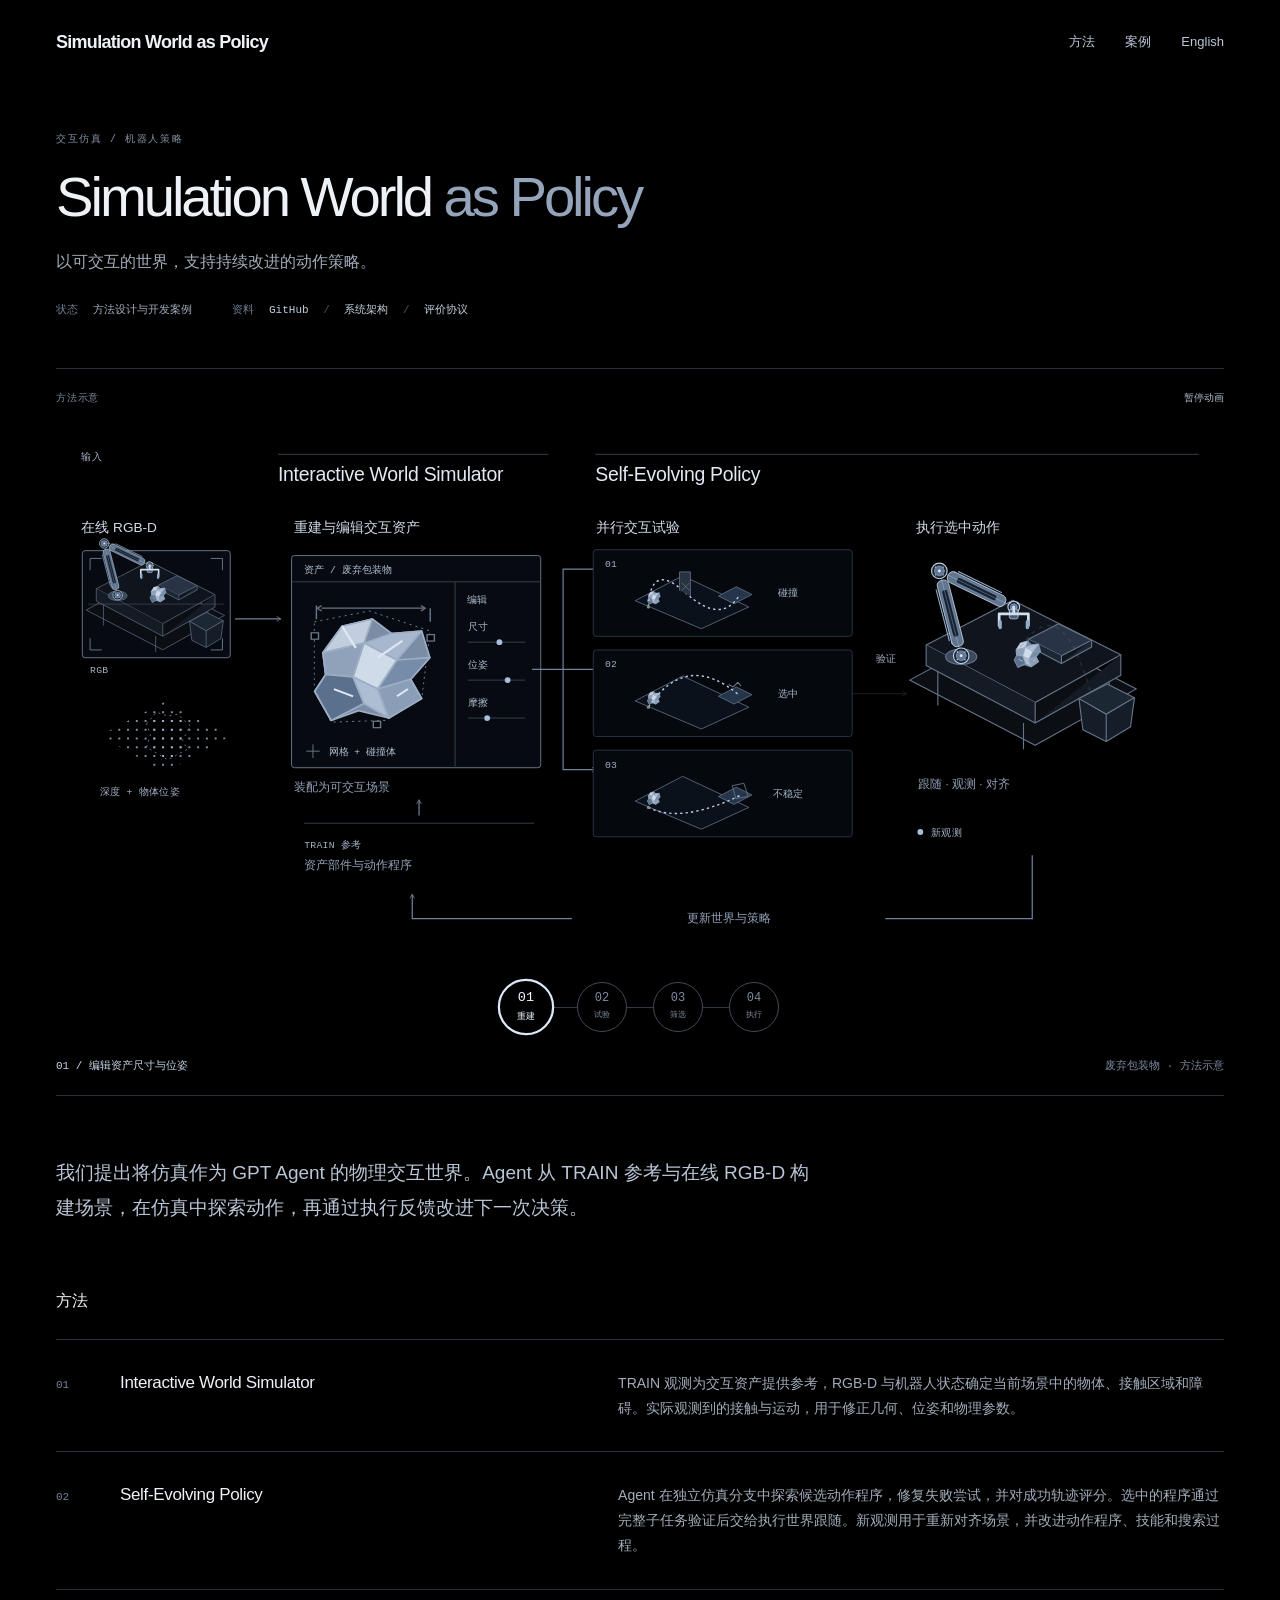
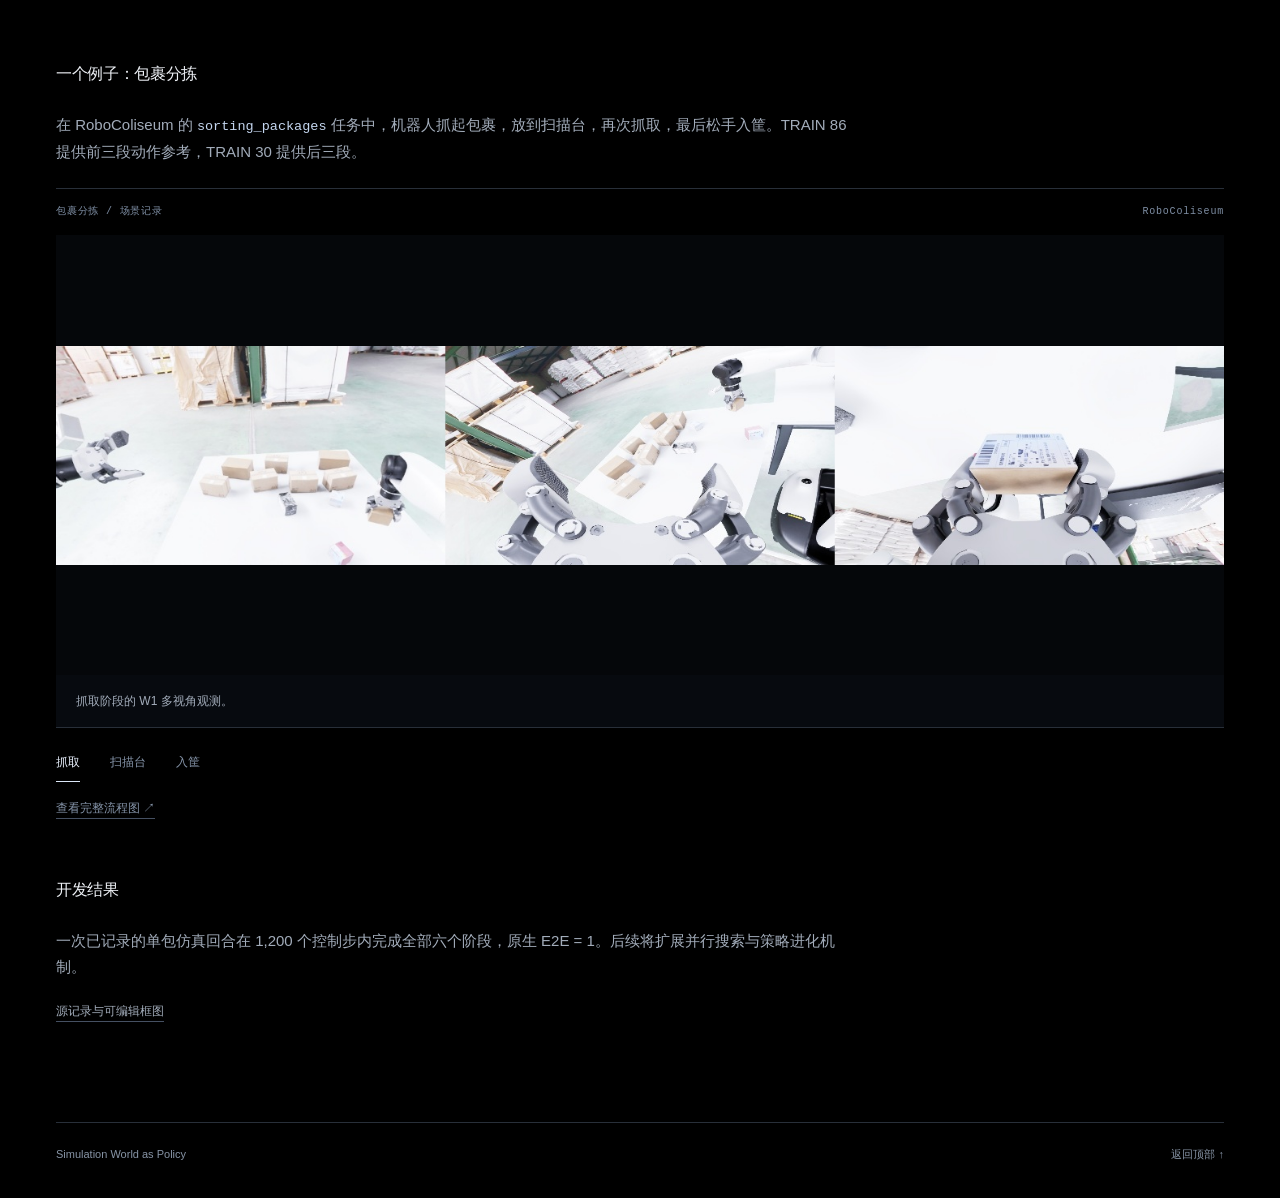
==== web/zh/index.html @ e840b34b "Publish project website and method documentation" ====
<!doctype html>
<html lang="zh-CN">
<head>
<meta charset="utf-8"><meta name="viewport" content="width=device-width,initial-scale=1">
<meta name="theme-color" content="#000000">
<meta name="description" content="以交互式仿真世界与自进化动作策略实现闭环机器人操作。">
<title>Simulation World as Policy</title><link rel="stylesheet" href="../style.css?v=9">
</head>
<body>
<header class="site-header"><a class="wordmark" href="#top">Simulation World as Policy</a><nav aria-label="主导航"><a href="#method">方法</a><a href="#case">案例</a><a href="../index.html" lang="en">English</a></nav></header>
<main id="top">
<div class="article-title prose"><p class="eyebrow">交互仿真 / 机器人策略</p>
<h1>Simulation World <span>as Policy</span></h1>
<p class="subtitle">以可交互的世界，支持持续改进的动作策略。</p>
<dl class="metadata"><div><dt>状态</dt><dd>方法设计与开发案例</dd></div><div><dt>资料</dt><dd><a href="https://github.com/llesky3741/simulation-world-as-policy-public" target="_blank" rel="noopener">GitHub</a><span> / </span><a href="../../docs/architecture.md">系统架构</a><span> / </span><a href="../../docs/evaluation.md">评价协议</a></dd></div></dl>
</div>
<figure class="wide live-figure" data-loop>
<div class="figure-bar"><span>方法示意</span><button type="button" data-play aria-pressed="false">暂停动画</button></div>
<div class="diagram-scroll" tabindex="0" role="region" aria-label="交互系统图，可横向滚动"><svg class="system-diagram" viewBox="0 0 1200 560" xmlns="http://www.w3.org/2000/svg" role="img" aria-labelledby="system-title system-desc">
<title id="system-title">Simulation World as Policy — 交互与搜索</title>
<desc id="system-desc">RGB-D 观测重建包裹分拣场景。三个仿真分支尝试不同轨迹，淘汰失败候选，执行选中轨迹，并通过观测更新世界。</desc>
<defs>
<marker id="tip" viewBox="0 0 10 10" refX="8" refY="5" markerWidth="5" markerHeight="5" orient="auto"><path d="m1 1 7 4-7 4" fill="none" stroke="#66758a" stroke-width="1.4"/></marker>
<g id="parcel" stroke="#9caec4" stroke-width=".65" stroke-linejoin="round">
<path d="M2 6 9-5 20-8 27-2 38-3 41 8 34 17 38 25 26 33 15 30 5 34-1 22 3 15Z" fill="#7a8da5"/>
<path d="M2 6 17 2 20-8 9-5Z" fill="#c2cede"/>
<path d="m17 2 10-4 11-1-9 12Z" fill="#a7b7cd"/>
<path d="M2 6 17 2 13 16 3 15Z" fill="#8fa2ba"/>
<path d="m17 2 12 7-7 12-9-5Z" fill="#d0dbea"/>
<path d="m29 9 12-1-7 9-12 4Z" fill="#768ca8"/>
<path d="m3 15 10 1 4 11-12 7-6-12Z" fill="#5b708d"/>
<path d="m13 16 9 5 4 12-9-6Z" fill="#acbdd4"/>
<path d="m22 21 12-4 4 8-12 8Z" fill="#8b9eb8"/>
<path d="M9-5 14 4M31 1l-9 7m-16 13 7 3m16 0 4-3" fill="none" stroke="#e0e8f3" stroke-width=".8"/>
</g>
<g id="workspace" stroke="#66758a" stroke-width="1.15" stroke-linejoin="round">
<path d="m0 100 105-57 128 66-104 58Z" fill="#0b0e13" stroke="#66758a"/>
<path d="m17 64 89-46 111 56-88 49Z" fill="#10151d"/>
<path d="M17 64v21l112 59v-21m88-49v21l-88 49" fill="#141b25"/>
<path d="M29 91v35m88 18v27m88-69v32" fill="none"/>
<path d="m122 58 31-16 34 17-31 16Z" fill="#283445"/><path d="m122 58v7l34 18v-8m31-16v7l-31 17" fill="#1b2735"/>
<path d="m174 119 29-15 28 14-29 17Z" fill="#1c2734"/><path d="m174 119 4 32 24 12 25-15 4-30-29 17Z" fill="#141d28"/><path d="m202 135 0 28" fill="none"/>
<ellipse cx="53" cy="76" rx="16" ry="8" fill="#3a495d"/>
<path d="M53 75 48 41 79 17 107 35" fill="none" stroke="#a9b9cd" stroke-width="9" stroke-linecap="round"/>
<circle cx="48" cy="41" r="6" fill="#10151d"/><circle cx="79" cy="17" r="6" fill="#10151d"/>
<path d="m102 32 10 6-2 11m2-11 9-3 7 7" fill="none" stroke="#c3d1e4" stroke-width="2"/>
</g>
<pattern id="dots" width="9" height="9" patternUnits="userSpaceOnUse"><circle cx="2" cy="2" r="1" fill="#a7bfdc"/></pattern>
</defs>
<g class="diagram-headings">
<text x="26" y="32" class="diagram-kicker">输入</text>
<path d="M228 26H506M554 26H1174" class="section-rule"/>
<text x="228" y="53" class="section-title">Interactive World Simulator</text>
<text x="554" y="53" class="section-title">Self-Evolving Policy</text>
</g>
<g class="observation">
<text x="26" y="106" class="small-title">在线 RGB-D</text>
<g transform="translate(27 125)">
<rect width="152" height="110" rx="3" fill="#070a10" stroke="#66758a"/>
<g transform="translate(4 0) scale(.61)"><use href="#workspace"/><use href="#parcel" transform="translate(108 65) scale(.65)"/></g>
<path d="M8 8h12M8 8v12m136-12h-12m12 0v12M8 102h12m-12 0V90m136 12h-12m12 0V90" fill="none" stroke="#66758a"/>
<path class="depth-scan" d="M6 55h140" stroke="#66758a" stroke-width="1.3"/>
<text x="8" y="126" class="micro">RGB</text>
</g>
<g transform="translate(45 280)">
<path d="m0 35 67-35 68 35-68 38Z" fill="url(#dots)"/>
<path d="m48 23 10-12 12 4 10-2 13 12-8 15 5 9-20 11-22-13 4-13Z" fill="url(#dots)" stroke="#66758a" stroke-dasharray="2 4"/>
<text x="0" y="96" class="micro">深度 + 物体位姿</text>
</g>
<path d="M184 195H231" class="connector"/>
</g>
<g class="reconstruction">
<text x="245" y="106" class="small-title">重建与编辑交互资产</text>
<g class="asset-editor">
<rect x="242" y="130" width="256" height="218" rx="3" fill="#070a10" stroke="#66758a"/>
<path d="M242 157h256M410 157v191" class="section-rule"/>
<text x="255" y="148" class="micro">资产 / 废弃包装物</text>
<text x="422" y="179" class="micro">编辑</text>
<g class="mesh-object">
<use href="#parcel" transform="translate(272 213) scale(2.65)"/>
<path d="M269 195 322 183 381 205 373 277 339 303 285 305 269 267Z" fill="none" stroke="#899fbb" stroke-dasharray="2 4" stroke-width=".8"/>
</g>
<g class="edit-handles" fill="#000000" stroke="#66758a" stroke-width="1.4"><rect x="266" y="207" width="7" height="7"/><rect x="378" y="209" width="7" height="7"/><rect x="326" y="304" width="7" height="7"/>
<path d="M271 192v-15m110 18v-15m-105 0h100" fill="none"/><path d="m276 177-4 3 4 3m96-6 4 3-4 3" fill="none"/>
</g>
<g class="asset-controls">
<text x="423" y="207" class="micro">尺寸</text><path d="M423 219h59" class="section-rule"/><circle class="scale-knob" cx="450" cy="219" r="3" fill="#a7bfdc"/>
<text x="423" y="246" class="micro">位姿</text><path d="M423 258h59" class="section-rule"/><circle cx="464" cy="258" r="3" fill="#a7bfdc"/>
<text x="423" y="285" class="micro">摩擦</text><path d="M423 297h59" class="section-rule"/><circle cx="443" cy="297" r="3" fill="#a7bfdc"/>
</g>
<path d="M257 331h14m-7-7v14" stroke="#66758a"/><text x="280" y="335" class="micro">网格 + 碰撞体</text>
</g>
<text x="245" y="372" class="note">装配为可交互场景</text>
<g transform="translate(255 405)"><path d="M0 0h236" class="section-rule"/><text y="25" class="micro">TRAIN 参考</text><text y="47" class="note">资产部件与动作程序</text><path d="M118-8v-16" class="connector"/></g>
</g>
<path class="mobile-bridge connector" d="M365 478v20H12v164h15"/><g class="search">
<path d="M489 247h32V144h34M521 247h34M521 247v103h34" class="connector fork"/>
<text x="555" y="106" class="small-title">并行交互试验</text>
<g class="branch rejected" data-branch="0"><rect x="552" y="124" width="266" height="89" rx="3" class="branch-bg"/><text x="564" y="142" class="micro">01</text><g transform="translate(591 134) scale(.8)">
<path d="m5 53 61-32 85 40-61 28Z" fill="#0b111b" stroke="#66758a"/>
<path d="m112 47 23-12 20 10-23 12Z" fill="#26364a" stroke="#66758a"/>
<use href="#parcel" transform="translate(21 44) scale(.4)"/>
<path class="trial-path" d="M22 61Q25 2 70 43T139 46" fill="none" stroke-width="1.8" stroke-dasharray="3 4"/>
<circle cx="22" cy="61" r="2" fill="#829574"/>
<path d="M62 40v-24h14v31" fill="#283341" stroke="#66758a"/><path d="m65 30 10 10m0-10-10 10" stroke="#66758a"/></g><text x="752" y="172" class="branch-status" text-anchor="middle">碰撞</text><path class="verdict" d="M793 162l10 10m0-10-10 10" fill="none" stroke-width="1.5"/></g><g class="branch selected" data-branch="1"><rect x="552" y="227" width="266" height="89" rx="3" class="branch-bg"/><text x="564" y="245" class="micro">02</text><g transform="translate(591 237) scale(.8)">
<path d="m5 53 61-32 85 40-61 28Z" fill="#0b111b" stroke="#66758a"/>
<path d="m112 47 23-12 20 10-23 12Z" fill="#26364a" stroke="#66758a"/>
<use href="#parcel" transform="translate(21 44) scale(.4)"/>
<path class="trial-path" d="M22 61Q71 -12 139 46" fill="none" stroke-width="1.8" stroke-dasharray="3 4"/>
<circle cx="22" cy="61" r="2" fill="#829574"/>
<path d="m131 35 6-6m-6 6-6-3m12-3 4 5" fill="none" stroke="#66758a" stroke-width="1.4"/></g><text x="752" y="275" class="branch-status" text-anchor="middle">选中</text><path class="verdict" d="M791 269l5 5 10-12" fill="none" stroke-width="1.5"/></g><g class="branch rejected" data-branch="2"><rect x="552" y="330" width="266" height="89" rx="3" class="branch-bg"/><text x="564" y="348" class="micro">03</text><g transform="translate(591 340) scale(.8)">
<path d="m5 53 61-32 85 40-61 28Z" fill="#0b111b" stroke="#66758a"/>
<path d="m112 47 23-12 20 10-23 12Z" fill="#26364a" stroke="#66758a"/>
<use href="#parcel" transform="translate(21 44) scale(.4)"/>
<path class="trial-path" d="M22 61Q64 82 139 46" fill="none" stroke-width="1.8" stroke-dasharray="3 4"/>
<circle cx="22" cy="61" r="2" fill="#829574"/>
<path d="m128 37 13-8 11 14-14 8Z" fill="none" stroke="#66758a" transform="rotate(20 140 40)"/></g><text x="752" y="378" class="branch-status" text-anchor="middle">不稳定</text><path class="verdict" d="M793 368l10 10m0-10-10 10" fill="none" stroke-width="1.5"/></g><path d="M818 272h56" class="connector chosen-link"/>
<text x="853" y="239" class="micro" text-anchor="middle">验证</text>
</g>
<g class="execution">
<text x="884" y="106" class="small-title">执行选中动作</text>
<g transform="translate(877 158)"><use href="#workspace"/><use class="moving-parcel" href="#parcel" transform="translate(108 65) scale(.65)"/><path d="M114 66Q156 5 186 113" fill="none" stroke="#66758a" stroke-width="1.6" stroke-dasharray="4 5" class="execution-path"/></g>
<text x="886" y="369" class="note">跟随 · 观测 · 对齐</text>
<circle cx="888" cy="414" r="3" fill="#a7bfdc"/><text x="899" y="418" class="micro">新观测</text>
</g>
<path d="M1003 438v65H366v-25" class="connector feedback-path"/>
<rect x="530" y="489" width="322" height="27" fill="#000000"/>
<text x="691" y="507" text-anchor="middle" class="note">更新世界与策略</text>
</svg></div>
<nav class="phase-navigation" aria-label="动画阶段"><button type="button" data-phase-select="0" aria-label="01 重建"><strong>01</strong><span>重建</span></button><button type="button" data-phase-select="1" aria-label="02 试验"><strong>02</strong><span>试验</span></button><button type="button" data-phase-select="2" aria-label="03 筛选"><strong>03</strong><span>筛选</span></button><button type="button" data-phase-select="3" aria-label="04 执行"><strong>04</strong><span>执行</span></button></nav><div class="diagram-footer"><span class="diagram-phase" aria-live="off"></span><span>废弃包装物 · 方法示意</span></div>
<figcaption>从观测构建世界，在仿真中探索动作，再通过执行反馈更新。</figcaption></figure>
<div class="prose introduction"><p>我们提出将仿真作为 GPT Agent 的物理交互世界。Agent 从 TRAIN 参考与在线 RGB-D 构建场景，在仿真中探索动作，再通过执行反馈改进下一次决策。</p></div>

<section class="prose" id="method"><h2>方法</h2>
<div class="method-row"><span class="row-index">01</span><h3>Interactive World Simulator</h3><p>TRAIN 观测为交互资产提供参考，RGB-D 与机器人状态确定当前场景中的物体、接触区域和障碍。实际观测到的接触与运动，用于修正几何、位姿和物理参数。</p></div>
<div class="method-row"><span class="row-index">02</span><h3>Self-Evolving Policy</h3><p>Agent 在独立仿真分支中探索候选动作程序，修复失败尝试，并对成功轨迹评分。选中的程序通过完整子任务验证后交给执行世界跟随。新观测用于重新对齐场景，并改进动作程序、技能和搜索过程。</p></div></section>
<section class="prose" id="case"><h2>一个例子：包裹分拣</h2><p>在 RoboColiseum 的 <code>sorting_packages</code> 任务中，机器人抓起包裹，放到扫描台，再次抓取，最后松手入筐。TRAIN 86 提供前三段动作参考，TRAIN 30 提供后三段。</p></section>
<figure class="wide case-viewer"><div class="figure-bar"><span>包裹分拣 / 场景记录</span><span>RoboColiseum</span></div><div class="scene-panel" id="scene-0" role="tabpanel" aria-labelledby="scene-tab-0"><img src="../media/pick.jpg" alt="抓取阶段的 W1 多视角观测。"><p>抓取阶段的 W1 多视角观测。</p></div><div class="scene-panel" id="scene-1" role="tabpanel" aria-labelledby="scene-tab-1" hidden><img src="../media/scanner.jpg" alt="扫描台阶段：W1 观测与 W2 重建对照。"><p>扫描台阶段：W1 观测与 W2 重建对照。</p></div><div class="scene-panel" id="scene-2" role="tabpanel" aria-labelledby="scene-tab-2" hidden><img src="../media/bin.jpg" alt="单包回合结束时的 W1 头部相机画面。"><p>单包回合结束时的 W1 头部相机画面。</p></div><div class="scene-tabs" role="tablist" aria-label="场景记录"><button type="button" id="scene-tab-0" role="tab" aria-controls="scene-0" aria-selected="true" tabindex="0" data-scene="0">抓取</button><button type="button" id="scene-tab-1" role="tab" aria-controls="scene-1" aria-selected="false" tabindex="-1" data-scene="1">扫描台</button><button type="button" id="scene-tab-2" role="tab" aria-controls="scene-2" aria-selected="false" tabindex="-1" data-scene="2">入筐</button></div><figcaption><a href="../../assets/figures-v2/detail.svg">查看完整流程图 ↗</a></figcaption></figure>
<section class="prose" id="evaluation"><h2>开发结果</h2><p>一次已记录的单包仿真回合在 1,200 个控制步内完成全部六个阶段，原生 E2E = 1。后续将扩展并行搜索与策略进化机制。</p><p class="source-note"><a href="../../assets/figures-v2/README.md">源记录与可编辑框图</a></p></section>
<footer class="prose"><span>Simulation World as Policy</span><a href="#top">返回顶部 ↑</a></footer>
</main><script src="../app.js?v=9" defer></script></body></html>
---- web/style.css ----
:root {
  color-scheme: dark;
  --paper: #000;
  --ink: #eef1f6;
  --muted: #9aa6b7;
  --rule: #282f39;
  --accent: #d0e2ff;
  --font: -apple-system, BlinkMacSystemFont, "Segoe UI", Arial, "PingFang SC", sans-serif;
}
* { box-sizing: border-box; }
html { scroll-behavior: smooth; scroll-padding-top: 30px; }
body { margin: 0; background: var(--paper); color: var(--ink); font: 15px/1.7 var(--font); -webkit-font-smoothing: antialiased; }
a { color: inherit; text-decoration: none; }
a:hover { color: #fff; }
a:focus-visible, button:focus-visible, [tabindex]:focus-visible { outline: 1px solid #c7dbff; outline-offset: 5px; }
button { font: inherit; color: inherit; cursor: pointer; }
::selection { background: #d6e4fa; color: #000; }
.site-header, .prose, .wide { width: min(1440px, calc(100% - 112px)); margin-inline: auto; }
.site-header { height: 84px; display: flex; align-items: center; justify-content: space-between; gap: 28px; }
.wordmark { font-size: 18px; font-weight: 650; letter-spacing: -.04em; }
.site-header nav { display: flex; align-items: center; gap: 30px; font-size: 13px; color: #bcc7d8; }
.article-title { padding-top: 48px; padding-bottom: 32px; }
.eyebrow { font: 10px/1.5 ui-monospace, monospace; letter-spacing: .16em; color: #8492a6; margin: 0 0 20px; }
h1 { font-size: clamp(36px, 4.4vw, 66px); line-height: 1.08; letter-spacing: -.055em; font-weight: 500; margin: 0 0 20px; }
h1 span { color: #94a5bb; }
.subtitle { margin: 0; color: #a2acba; font-size: 16px; }
.metadata { display: flex; flex-wrap: wrap; column-gap: 40px; row-gap: 8px; margin: 26px 0 0; font: 11px/1.7 ui-monospace, monospace; color: #a2acba; }
.metadata div { display: flex; gap: 15px; }
.metadata dt { color: #6e7c90; }
.metadata dd { margin: 0; }
.metadata dd span { padding: 0 8px; color: #455062; }
.metadata a { color: #c2cddc; }
.wide { margin-top: 16px; margin-bottom: 60px; }
.live-figure { padding: 0; }
.figure-bar { display: flex; justify-content: space-between; align-items: center; gap: 20px; padding: 16px 0; border-top: 1px solid var(--rule); color: #7f8fa5; font: 10px/1.4 ui-monospace, monospace; letter-spacing: .08em; }
.figure-bar button { border: 0; background: none; padding: 7px 0 7px 18px; color: #aebbd0; letter-spacing: 0; }
.diagram-scroll { overflow: hidden; }
.system-diagram { display: block; width: 100%; height: auto; }
.system-diagram text { font-family: var(--font); }
.system-diagram .section-title { font-size: 20px; font-weight: 500; fill: #e2e9f4; letter-spacing: -.3px; }
.system-diagram .diagram-kicker, .system-diagram .micro { font: 10px ui-monospace, "PingFang SC", monospace; fill: #a2b0c4; letter-spacing: .3px; }
.system-diagram .small-title { font-size: 14px; fill: #d1dbea; }
.system-diagram .note { font-size: 12px; fill: #93a2b8; }
.section-rule { fill: none; stroke: #344151; stroke-width: 1; }
.connector { fill: none; stroke: #70839d; stroke-width: 1.25; marker-end: url(#tip); }
.branch-bg { fill: #05080d; stroke: #293444; stroke-width: 1; }
.branch-status { font: 10px var(--font); fill: #a8b7ca; }
.trial-path { stroke: #bbcee9; stroke-dashoffset: 0; }
.verdict { stroke: #8a98aa; opacity: 0; }
.selected .verdict { stroke: #e0ecff; }
.pose-frame { opacity: .5; }
.execution-path, .chosen-link { opacity: .24; }
.depth-scan { opacity: .3; }
.asset-editor .micro { font-size: 10px; letter-spacing: 0; fill: #aebdd0; }
.mobile-bridge { display: none; }
.phase-navigation { position: relative; display: flex; justify-content: center; align-items: center; gap: 26px; width: max-content; margin: 8px auto 26px; }
.phase-navigation::before { content: ""; position: absolute; left: 25px; right: 25px; top: 50%; height: 1px; background: #303844; }
.phase-navigation button { z-index: 1; display: flex; flex-direction: column; align-items: center; justify-content: center; gap: 3px; width: 50px; height: 50px; border: 1px solid #414a57; border-radius: 50%; background: #000; color: #7d8ba0; transition: color .3s, border-color .3s, transform .3s; padding: 0; }
.phase-navigation strong { font: 12px ui-monospace, monospace; }
.phase-navigation span { font-size: 8px; letter-spacing: .03em; }
.phase-navigation button[aria-current="step"] { border: 2px solid #dce8f8; color: #eff5ff; transform: scale(1.13); }
.diagram-footer { display: flex; justify-content: space-between; gap: 24px; border-bottom: 1px solid var(--rule); padding-bottom: 20px; font: 11px/1.6 ui-monospace, "PingFang SC", monospace; color: #7d8ba0; }
.diagram-phase { color: #c8d5e7; }
.live-figure figcaption { display: none; }
.introduction { margin-top: 0; margin-bottom: 64px; max-width: 1440px; }
.introduction p { max-width: 760px; font-size: 19px; line-height: 1.8; color: #bac6d7; }
p { margin: 0 0 22px; }
h2 { font-size: 16px; line-height: 1.5; font-weight: 500; margin: 0 0 26px; letter-spacing: -.02em; }
h3 { font-size: 17px; line-height: 1.5; font-weight: 500; margin: 0; letter-spacing: -.02em; }
section.prose { margin-bottom: 72px; }
.method-row { display: grid; grid-template-columns: 32px minmax(210px, 1fr) minmax(0, 1.3fr); gap: 32px; align-items: baseline; border-top: 1px solid var(--rule); padding: 30px 0; }
.method-row:last-child { border-bottom: 1px solid var(--rule); }
.row-index { font: 11px ui-monospace, monospace; color: #76859b; }
.method-row p { margin: 0; color: #a2acba; font-size: 14px; line-height: 1.8; }
#case { margin-bottom: 24px; }
#case p, #evaluation p { color: #a2acba; max-width: 800px; }
code { font-size: .9em; color: #c4d6ef; }
.case-viewer { max-width: 1440px; }
.scene-panel { margin: 0; background: #070a0f; }
.scene-panel[hidden] { display: none; }
.scene-panel img { display: block; width: 100%; height: 440px; object-fit: contain; background: #05070a; }
.scene-panel p { padding: 16px 20px; margin: 0; font-size: 12px; color: #a2acba; border-bottom: 1px solid var(--rule); }
.scene-tabs { display: flex; gap: 30px; padding: 16px 0; }
.scene-tabs button { border: 0; border-bottom: 1px solid transparent; padding: 8px 0; background: none; font-size: 12px; color: #8594a9; }
.scene-tabs button[aria-selected="true"] { border-color: #dbe7f7; color: #eaf2ff; }
figcaption, .source-note { font-size: 12px; color: #8594a9; }
figcaption a, .source-note a { border-bottom: 1px solid #455062; padding-bottom: 3px; }
footer.prose { margin-top: 100px; margin-bottom: 36px; padding-top: 22px; border-top: 1px solid var(--rule); display: flex; justify-content: space-between; gap: 20px; color: #8794a6; font-size: 11px; }
.sr-only { position: absolute; width: 1px; height: 1px; overflow: hidden; clip: rect(0,0,0,0); white-space: nowrap; }
.paused *, .offscreen * { animation-play-state: paused !important; }
[data-phase="0"] .depth-scan { animation: scan-depth 3s ease-in-out infinite; }
[data-phase="1"] .trial-path { animation: trajectory 1s linear infinite; }
[data-phase="1"] .branch-bg { stroke: #7489a4; }
[data-phase="2"] .rejected, [data-phase="3"] .rejected { opacity: .42; }
[data-phase="2"] .verdict, [data-phase="3"] .verdict { opacity: 1; }
[data-phase="2"] .selected .branch-bg, [data-phase="3"] .selected .branch-bg { fill: #0f1a2a; stroke: #afc8e9; }
[data-phase="2"] .selected .branch-status, [data-phase="3"] .selected .branch-status { fill: #e1edff; }
[data-phase="2"] .chosen-link, [data-phase="3"] .chosen-link { opacity: 1; stroke: #cadcf5; }
[data-phase="3"] .execution-path { opacity: 1; animation: trajectory 1s linear infinite; }
[data-phase="3"] .feedback-path { stroke: #9ab6d9; stroke-dasharray: 4 5; animation: trajectory 1s linear infinite; }
@keyframes trajectory { to { stroke-dashoffset: -20; } }
@keyframes scan-depth { 0% { transform: translateY(-45px); opacity: .2; } 50% { opacity: 1; } 100% { transform: translateY(45px); opacity: .2; } }
@media (max-width: 760px) {
  .site-header, .prose, .wide { width: calc(100% - 40px); }
  .site-header { min-height: 76px; height: auto; padding-block: 20px; flex-wrap: wrap; gap: 12px; }
  .wordmark { font-size: 16px; }
  .site-header nav { font-size: 12px; gap: 20px; }
  .article-title { padding-top: 34px; padding-bottom: 26px; }
  h1 { font-size: clamp(36px, 8vw, 52px); max-width: 550px; }
  h1 span { display: block; }
  .subtitle { font-size: 14px; max-width: 350px; }
  .metadata { font-size: 10px; gap: 10px; flex-direction: column; }
  .metadata div { gap: 12px; }
  .metadata dt { min-width: 38px; }
  .metadata dd span { padding: 0 3px; }
  .figure-bar { font-size: 9px; }
  .diagram-footer { flex-direction: column; gap: 6px; font-size: 10px; }
  .phase-navigation { gap: 22px; margin-block: 12px 26px; }
  .phase-navigation button { width: 44px; height: 44px; }
  .wide { margin-bottom: 42px; }
  .introduction { margin-bottom: 42px; }
  .introduction p { font-size: 16px; }
  section.prose { margin-bottom: 48px; }
  .method-row { grid-template-columns: 24px 1fr; gap: 10px 16px; padding-block: 24px; }
  .method-row p { grid-column: 2; font-size: 13px; }
  .scene-panel img { height: 250px; }
  .scene-panel p { padding: 14px; }
  footer.prose { margin-top: 56px; flex-wrap: wrap; }
}
@media (max-width: 700px) {
  .system-diagram .diagram-headings, .system-diagram > .note, .system-diagram > rect, .system-diagram .fork { display: none; }
  .system-diagram .small-title { font-size: 16px; }
  .system-diagram .note { font-size: 14px; }
  .system-diagram .micro { font-size: 12px; }
  .mobile-bridge { display: block; }
}
@media (prefers-reduced-motion: reduce) {
  html { scroll-behavior: auto; }
  .live-figure * { animation: none !important; transition: none !important; }
}
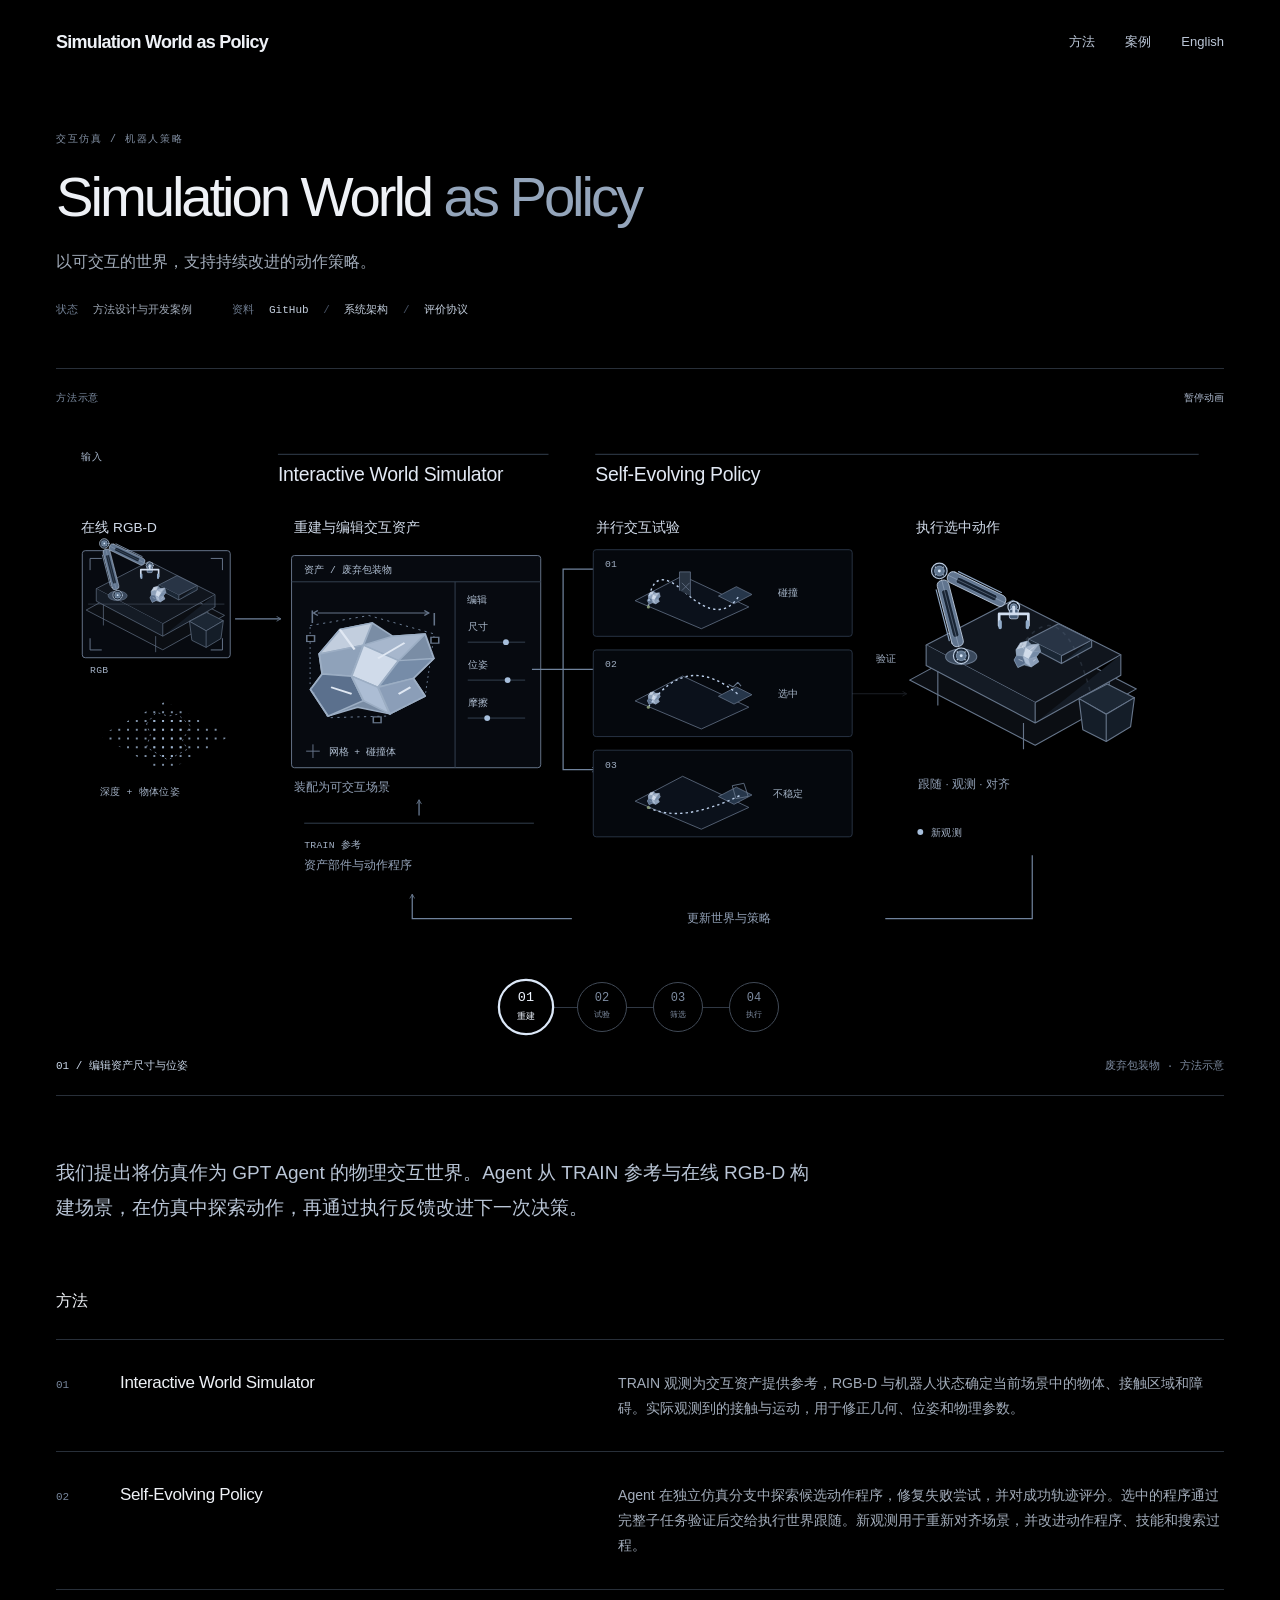
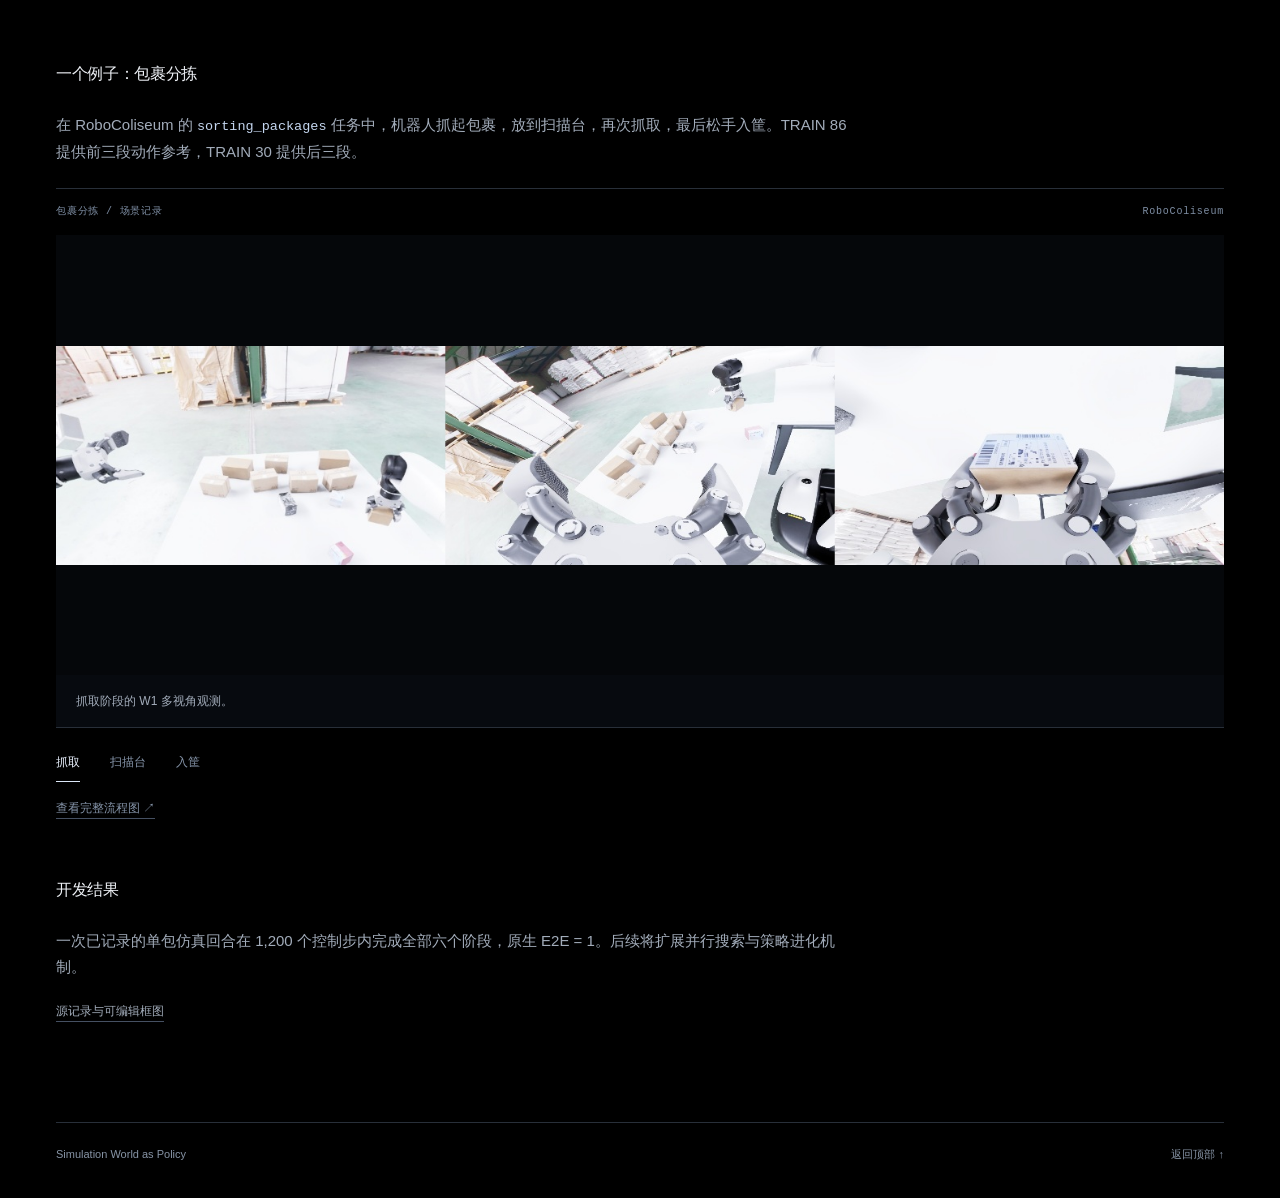
==== commit 21b18d90: "Point project website to MXITeam repository" ====
--- a/web/zh/index.html
+++ b/web/zh/index.html
@@ -12,7 +12,7 @@
 <div class="article-title prose"><p class="eyebrow">交互仿真 / 机器人策略</p>
 <h1>Simulation World <span>as Policy</span></h1>
 <p class="subtitle">以可交互的世界，支持持续改进的动作策略。</p>
-<dl class="metadata"><div><dt>状态</dt><dd>方法设计与开发案例</dd></div><div><dt>资料</dt><dd><a href="https://github.com/llesky3741/simulation-world-as-policy-public" target="_blank" rel="noopener">GitHub</a><span> / </span><a href="../../docs/architecture.md">系统架构</a><span> / </span><a href="../../docs/evaluation.md">评价协议</a></dd></div></dl>
+<dl class="metadata"><div><dt>状态</dt><dd>方法设计与开发案例</dd></div><div><dt>资料</dt><dd><a href="https://github.com/MXITeam/simulation-world-as-policy" target="_blank" rel="noopener">GitHub</a><span> / </span><a href="../../docs/architecture.md">系统架构</a><span> / </span><a href="../../docs/evaluation.md">评价协议</a></dd></div></dl>
 </div>
 <figure class="wide live-figure" data-loop>
 <div class="figure-bar"><span>方法示意</span><button type="button" data-play aria-pressed="false">暂停动画</button></div>
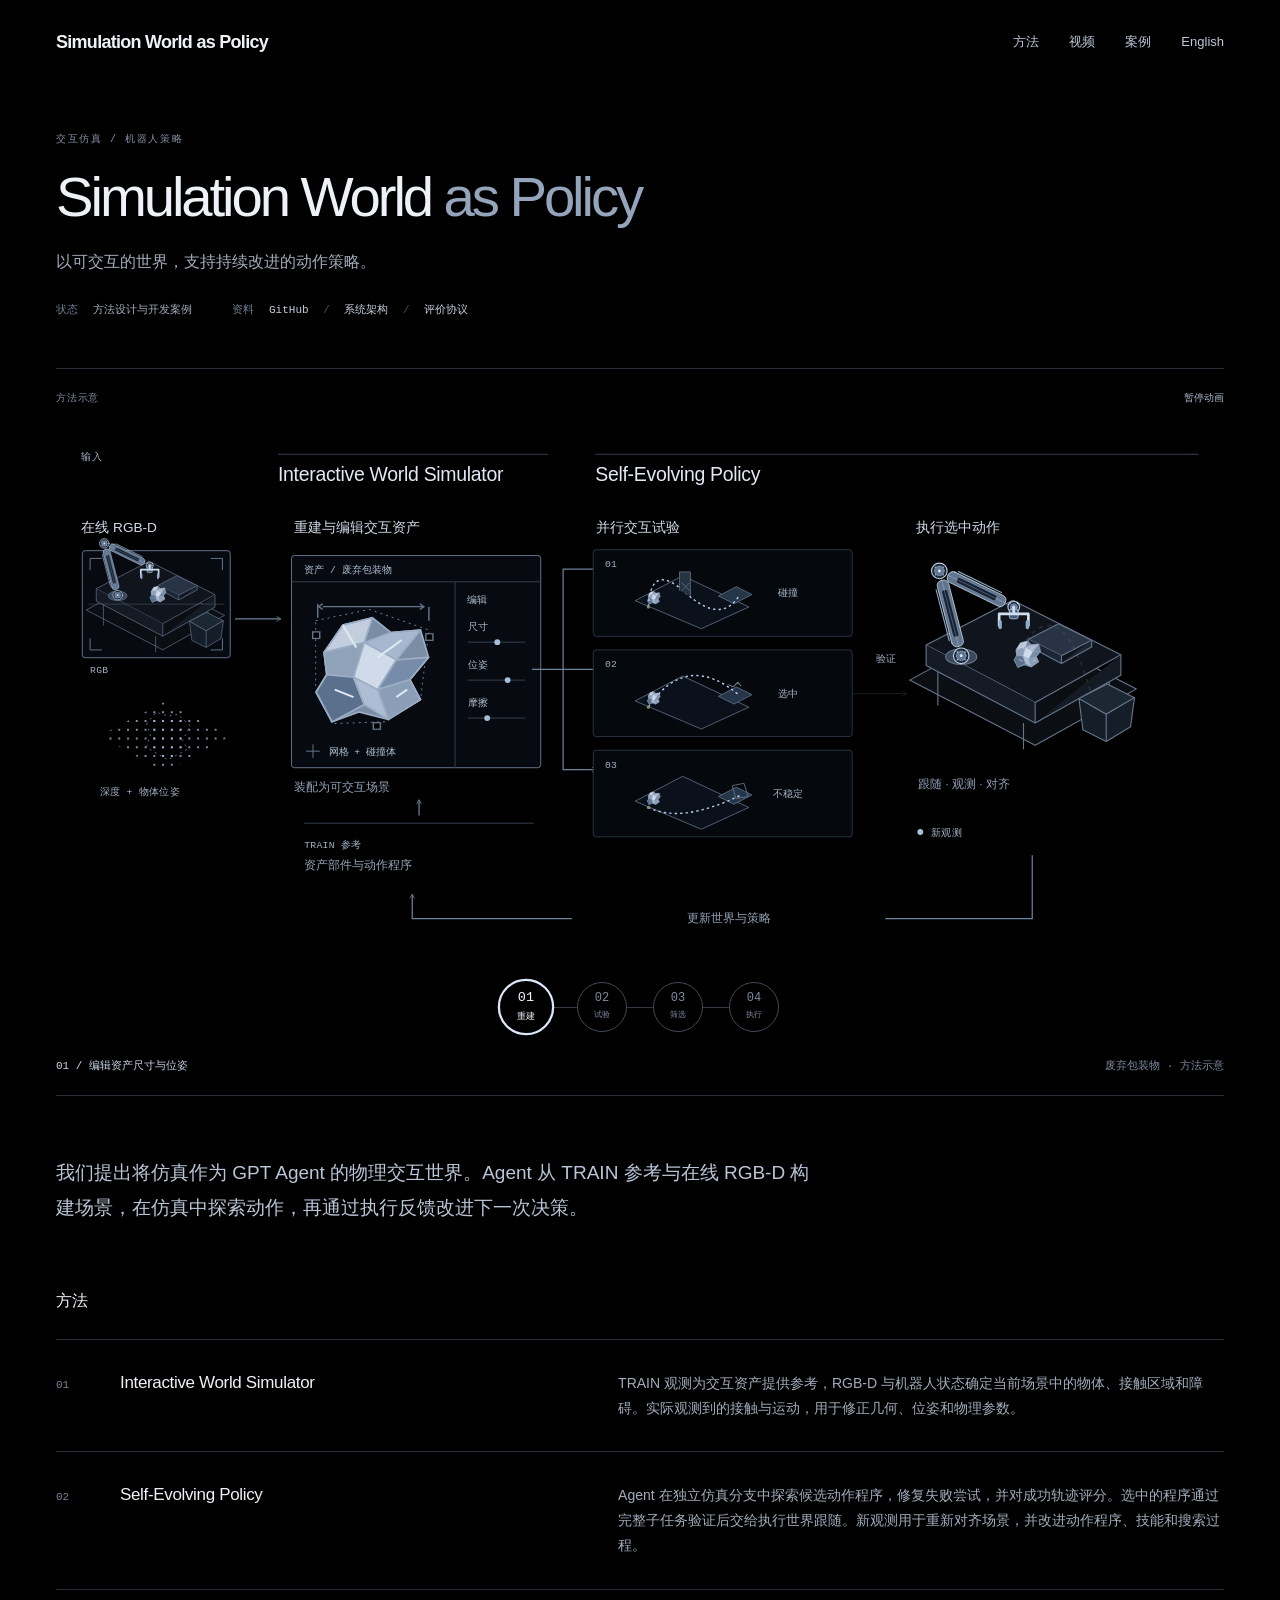
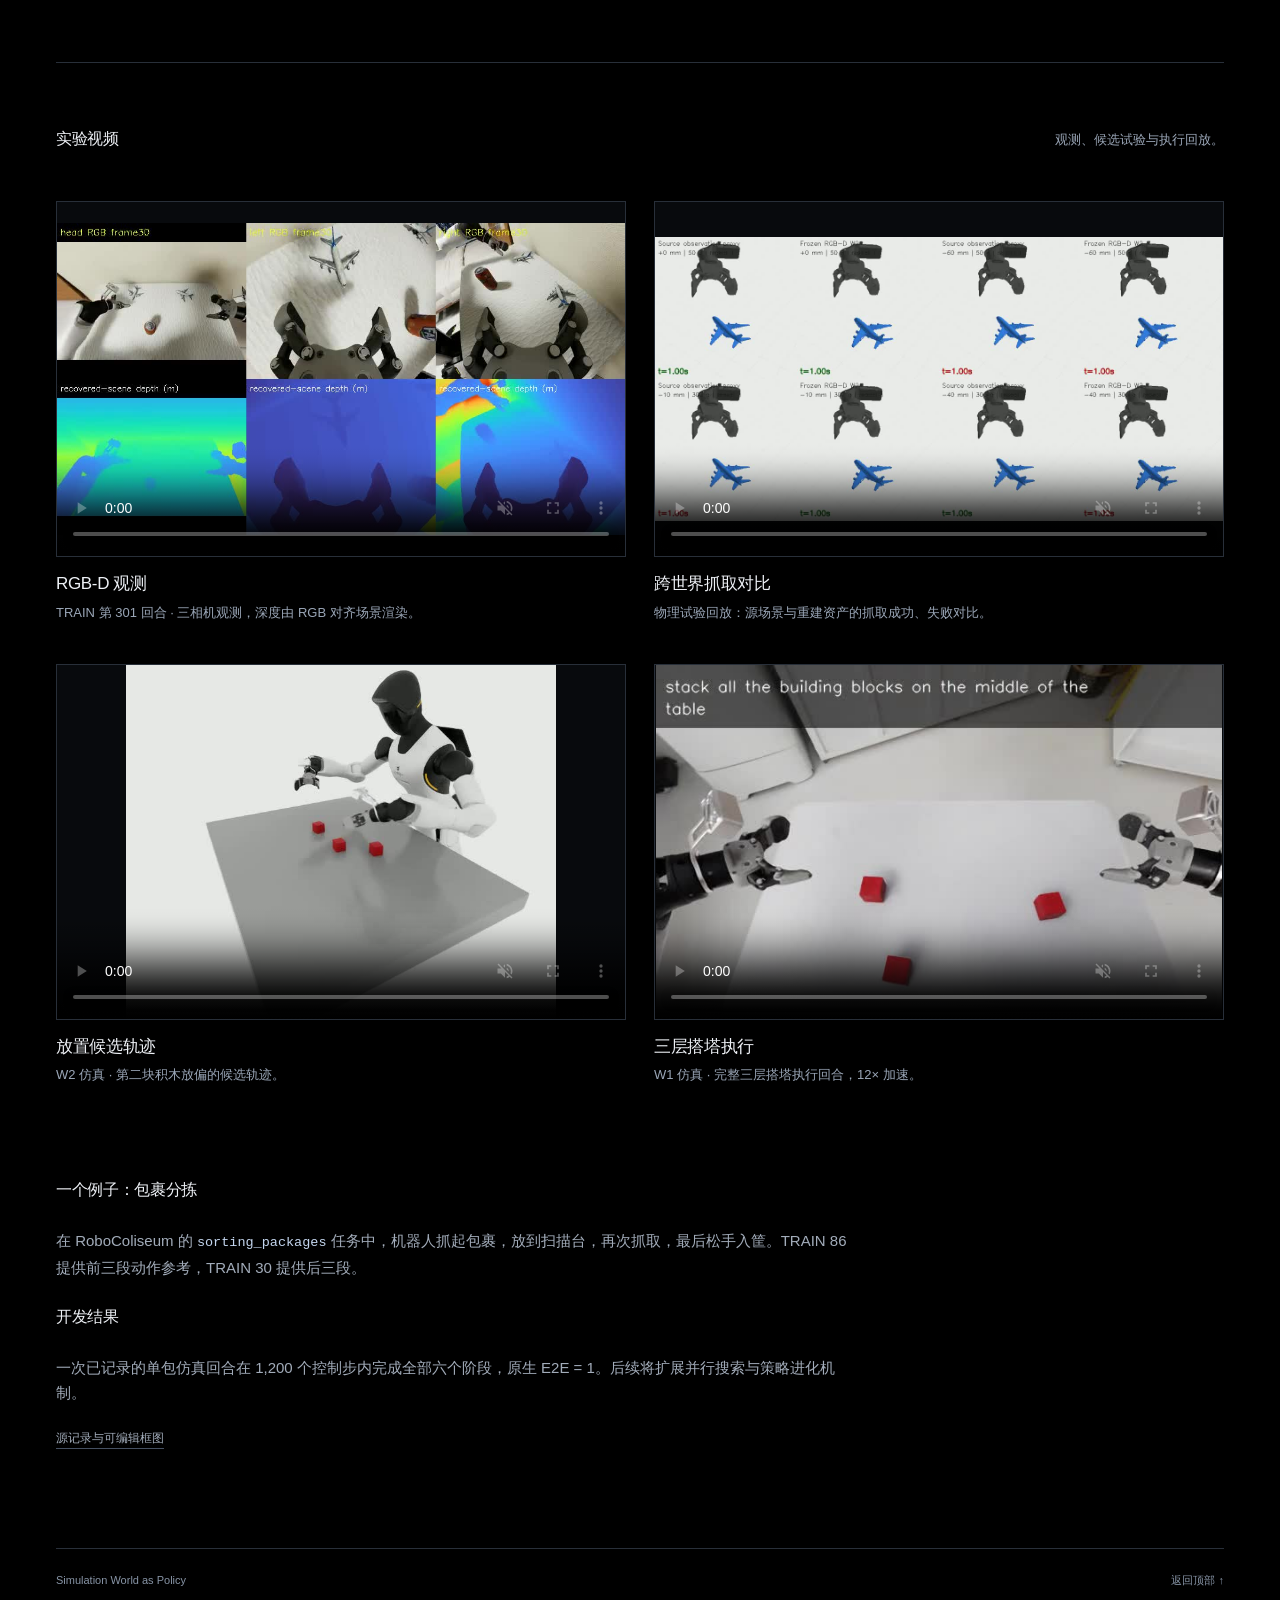
==== commit b870cc3e: "Add four experiment videos to bilingual project website" ====
--- a/web/zh/index.html
+++ b/web/zh/index.html
@@ -4,10 +4,10 @@
 <meta charset="utf-8"><meta name="viewport" content="width=device-width,initial-scale=1">
 <meta name="theme-color" content="#000000">
 <meta name="description" content="以交互式仿真世界与自进化动作策略实现闭环机器人操作。">
-<title>Simulation World as Policy</title><link rel="stylesheet" href="../style.css?v=9">
+<title>Simulation World as Policy</title><link rel="stylesheet" href="../style.css?v=10">
 </head>
 <body>
-<header class="site-header"><a class="wordmark" href="#top">Simulation World as Policy</a><nav aria-label="主导航"><a href="#method">方法</a><a href="#case">案例</a><a href="../index.html" lang="en">English</a></nav></header>
+<header class="site-header"><a class="wordmark" href="#top">Simulation World as Policy</a><nav aria-label="主导航"><a href="#method">方法</a><a href="#videos">视频</a><a href="#case">案例</a><a href="../index.html" lang="en">English</a></nav></header>
 <main id="top">
 <div class="article-title prose"><p class="eyebrow">交互仿真 / 机器人策略</p>
 <h1>Simulation World <span>as Policy</span></h1>
@@ -134,8 +134,9 @@
 <section class="prose" id="method"><h2>方法</h2>
 <div class="method-row"><span class="row-index">01</span><h3>Interactive World Simulator</h3><p>TRAIN 观测为交互资产提供参考，RGB-D 与机器人状态确定当前场景中的物体、接触区域和障碍。实际观测到的接触与运动，用于修正几何、位姿和物理参数。</p></div>
 <div class="method-row"><span class="row-index">02</span><h3>Self-Evolving Policy</h3><p>Agent 在独立仿真分支中探索候选动作程序，修复失败尝试，并对成功轨迹评分。选中的程序通过完整子任务验证后交给执行世界跟随。新观测用于重新对齐场景，并改进动作程序、技能和搜索过程。</p></div></section>
+<section class="wide video-section" id="videos"><div class="video-heading"><h2>实验视频</h2><p>观测、候选试验与执行回放。</p></div><div class="video-grid"><article class="video-demo"><video controls muted playsinline preload="metadata" poster="../media/videos/rgbd-observations.jpg" aria-label="RGB-D 观测"><source src="../media/videos/rgbd-observations.mp4" type="video/mp4"></video><h3>RGB-D 观测</h3><p>TRAIN 第 301 回合 · 三相机观测，深度由 RGB 对齐场景渲染。</p></article><article class="video-demo"><video controls muted playsinline preload="metadata" poster="../media/videos/grasp-comparison.jpg" aria-label="跨世界抓取对比"><source src="../media/videos/grasp-comparison.mp4" type="video/mp4"></video><h3>跨世界抓取对比</h3><p>物理试验回放：源场景与重建资产的抓取成功、失败对比。</p></article><article class="video-demo"><video controls muted playsinline preload="metadata" poster="../media/videos/candidate-placement.jpg" aria-label="放置候选轨迹"><source src="../media/videos/candidate-placement.mp4" type="video/mp4"></video><h3>放置候选轨迹</h3><p>W2 仿真 · 第二块积木放偏的候选轨迹。</p></article><article class="video-demo"><video controls muted playsinline preload="metadata" poster="../media/videos/tower-execution.jpg" aria-label="三层搭塔执行"><source src="../media/videos/tower-execution.mp4" type="video/mp4"></video><h3>三层搭塔执行</h3><p>W1 仿真 · 完整三层搭塔执行回合，12× 加速。</p></article></div></section>
 <section class="prose" id="case"><h2>一个例子：包裹分拣</h2><p>在 RoboColiseum 的 <code>sorting_packages</code> 任务中，机器人抓起包裹，放到扫描台，再次抓取，最后松手入筐。TRAIN 86 提供前三段动作参考，TRAIN 30 提供后三段。</p></section>
-<figure class="wide case-viewer"><div class="figure-bar"><span>包裹分拣 / 场景记录</span><span>RoboColiseum</span></div><div class="scene-panel" id="scene-0" role="tabpanel" aria-labelledby="scene-tab-0"><img src="../media/pick.jpg" alt="抓取阶段的 W1 多视角观测。"><p>抓取阶段的 W1 多视角观测。</p></div><div class="scene-panel" id="scene-1" role="tabpanel" aria-labelledby="scene-tab-1" hidden><img src="../media/scanner.jpg" alt="扫描台阶段：W1 观测与 W2 重建对照。"><p>扫描台阶段：W1 观测与 W2 重建对照。</p></div><div class="scene-panel" id="scene-2" role="tabpanel" aria-labelledby="scene-tab-2" hidden><img src="../media/bin.jpg" alt="单包回合结束时的 W1 头部相机画面。"><p>单包回合结束时的 W1 头部相机画面。</p></div><div class="scene-tabs" role="tablist" aria-label="场景记录"><button type="button" id="scene-tab-0" role="tab" aria-controls="scene-0" aria-selected="true" tabindex="0" data-scene="0">抓取</button><button type="button" id="scene-tab-1" role="tab" aria-controls="scene-1" aria-selected="false" tabindex="-1" data-scene="1">扫描台</button><button type="button" id="scene-tab-2" role="tab" aria-controls="scene-2" aria-selected="false" tabindex="-1" data-scene="2">入筐</button></div><figcaption><a href="../../assets/figures-v2/detail.svg">查看完整流程图 ↗</a></figcaption></figure>
+
 <section class="prose" id="evaluation"><h2>开发结果</h2><p>一次已记录的单包仿真回合在 1,200 个控制步内完成全部六个阶段，原生 E2E = 1。后续将扩展并行搜索与策略进化机制。</p><p class="source-note"><a href="../../assets/figures-v2/README.md">源记录与可编辑框图</a></p></section>
 <footer class="prose"><span>Simulation World as Policy</span><a href="#top">返回顶部 ↑</a></footer>
-</main><script src="../app.js?v=9" defer></script></body></html>
+</main><script src="../app.js?v=10" defer></script></body></html>
--- a/web/style.css
+++ b/web/style.css
@@ -138,3 +138,13 @@
   html { scroll-behavior: auto; }
   .live-figure * { animation: none !important; transition: none !important; }
 }
+
+.video-section { padding-block: 64px 32px; border-top: 1px solid var(--rule); }
+.video-heading { display:flex; justify-content:space-between; align-items:baseline; gap:24px; margin-bottom:28px; }
+.video-heading h2 { margin:0; }
+.video-heading p,.video-demo p { color:var(--muted); font-size:13px; }
+.video-grid { display:grid; grid-template-columns:repeat(2,minmax(0,1fr)); gap:40px 28px; }
+.video-demo video { display:block; width:100%; aspect-ratio:16/10; object-fit:contain; background:#080a0d; border:1px solid var(--rule); }
+.video-demo h3 { margin:14px 0 5px; font-size:17px; font-weight:500; }
+.video-demo p { margin:0; max-width:60ch; }
+@media(max-width:700px) { .video-grid { grid-template-columns:1fr; gap:32px; } .video-heading { display:block; } }
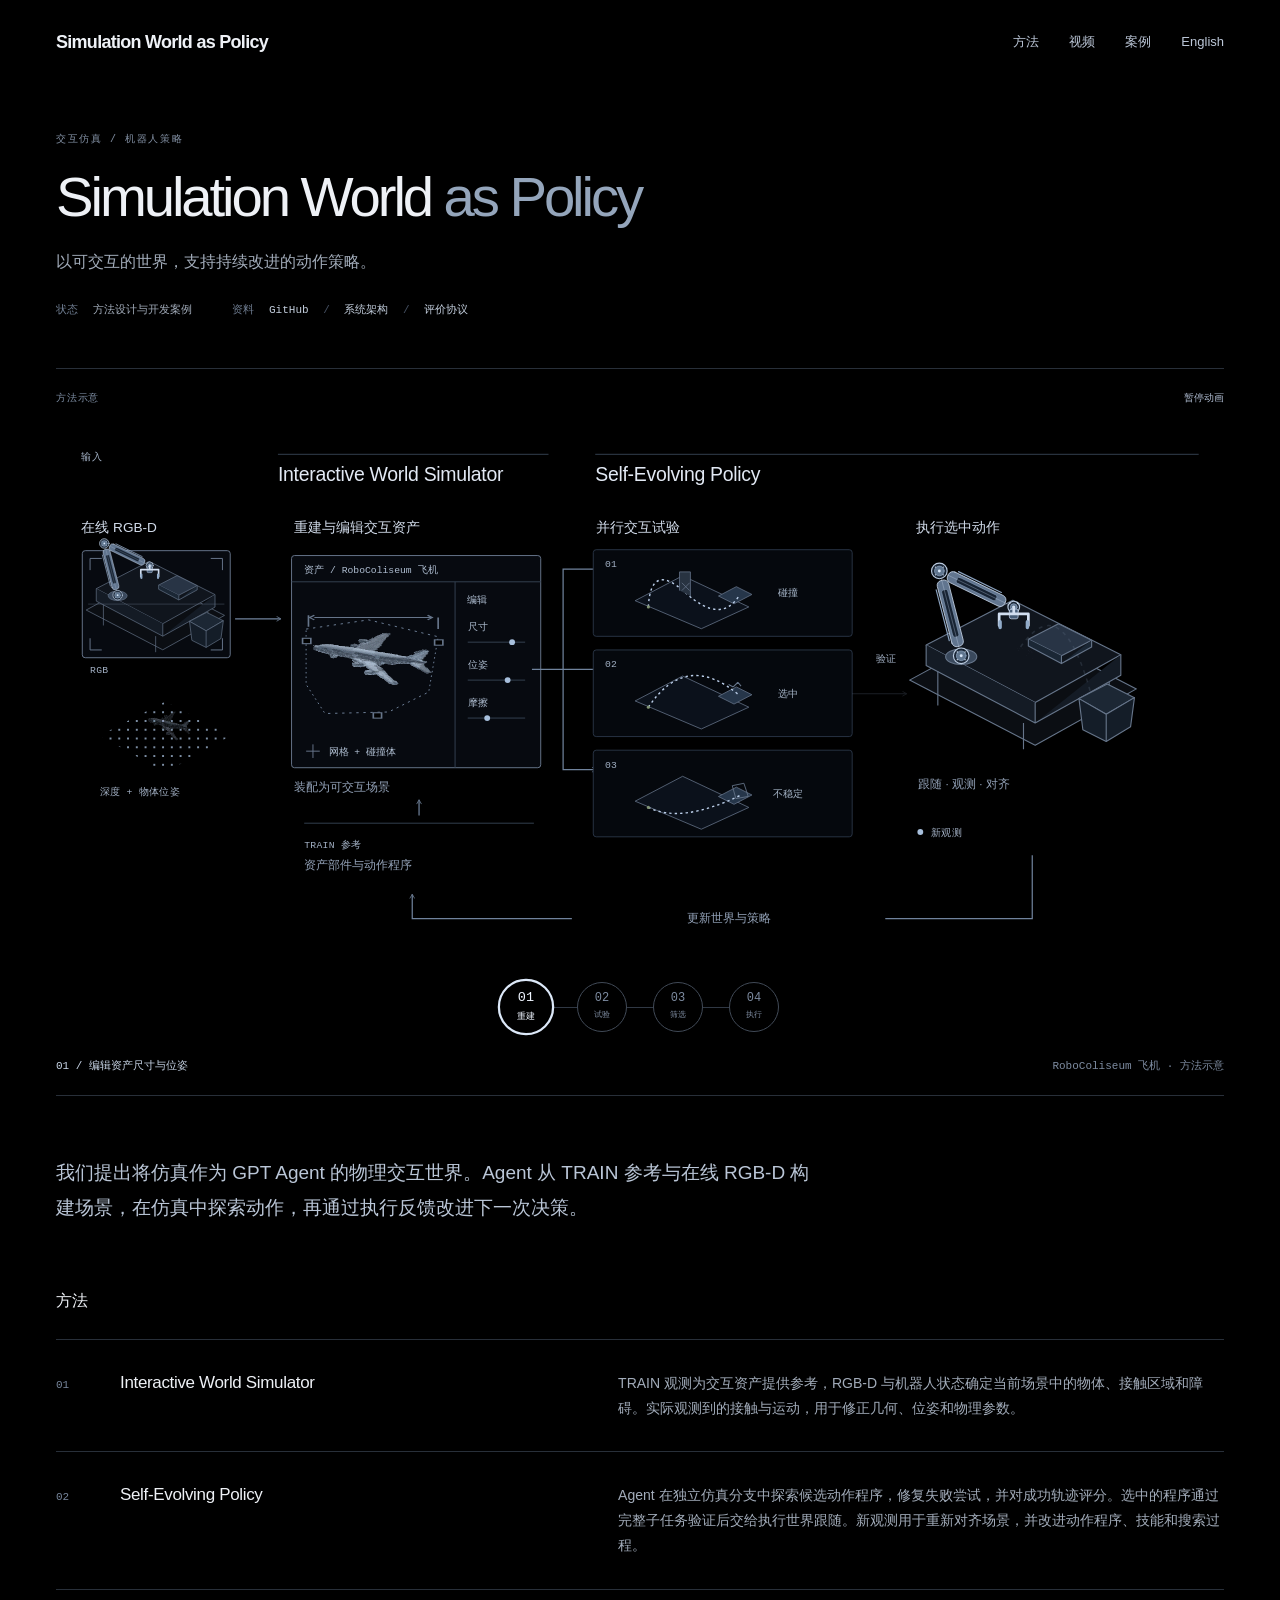
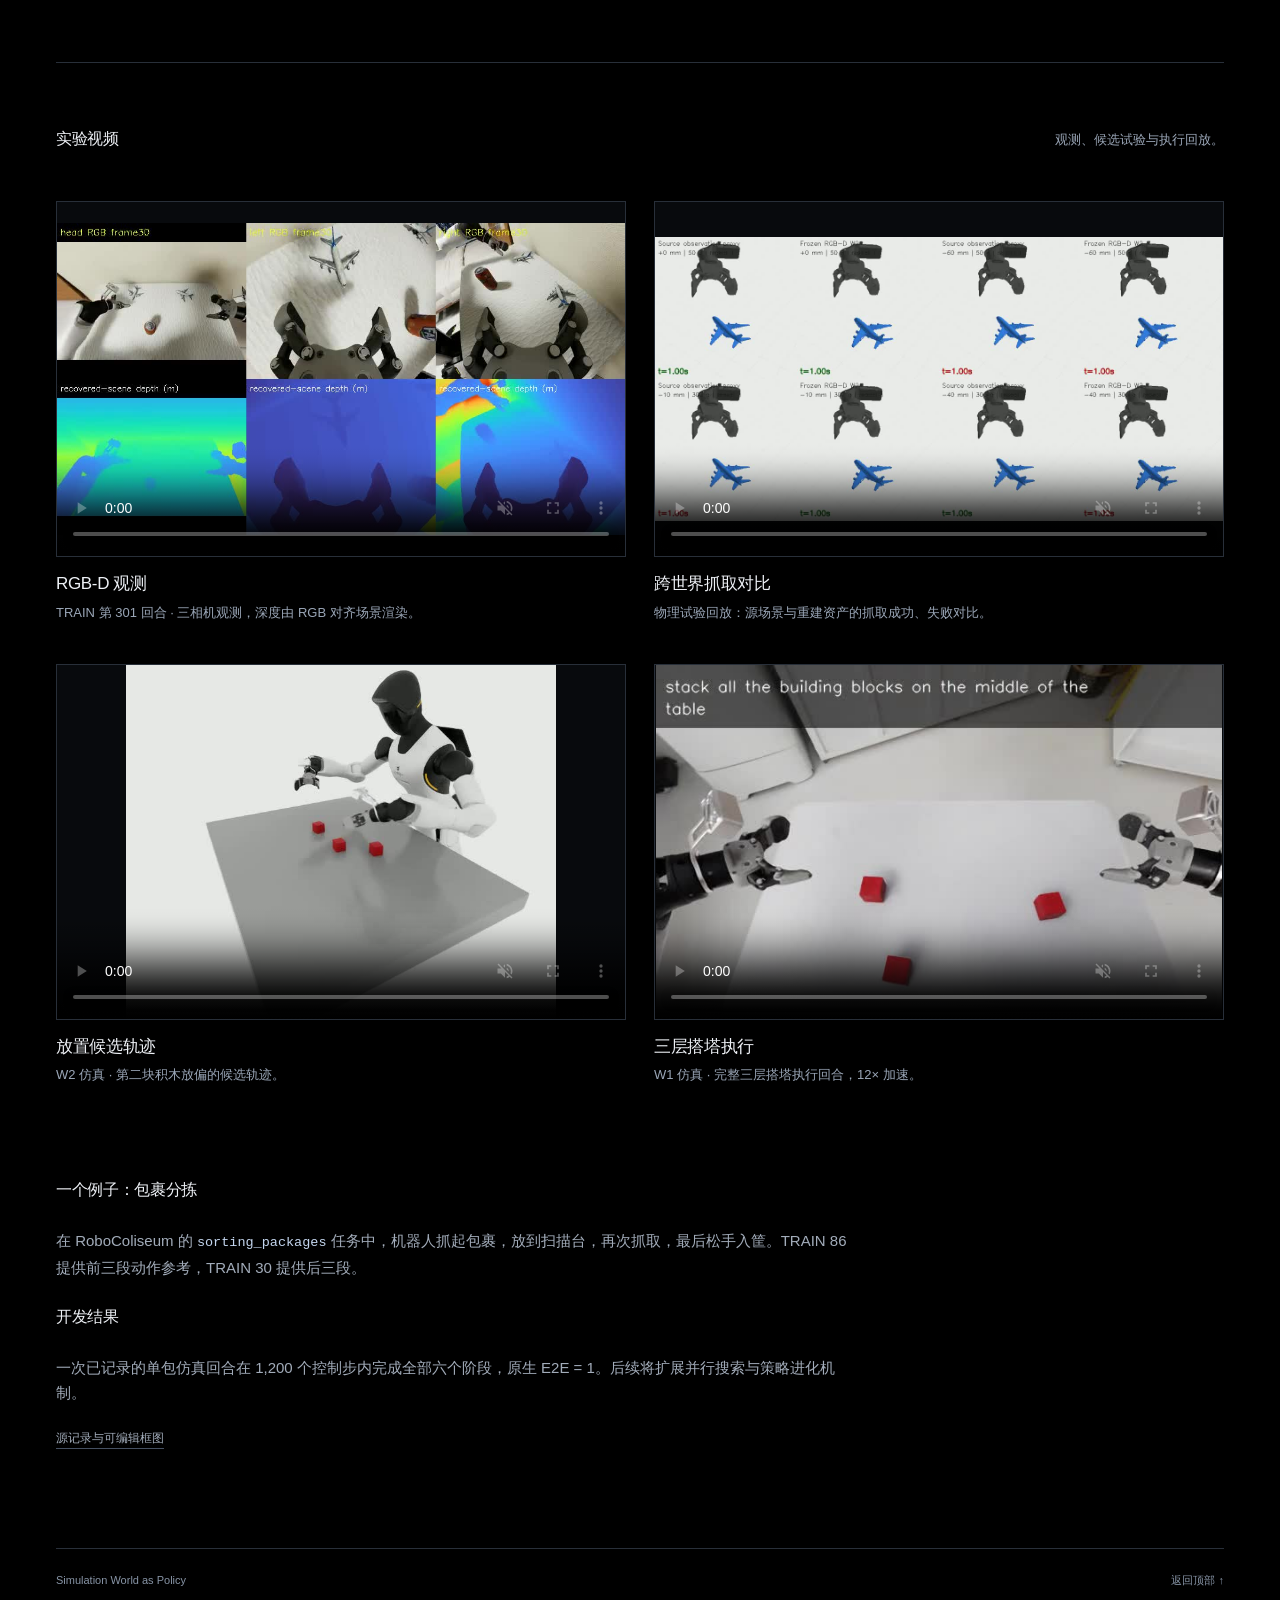
==== commit 0fd344c5: "Use reconstructed RoboColiseum airplane in method diagram" ====
--- a/web/zh/index.html
+++ b/web/zh/index.html
@@ -4,7 +4,7 @@
 <meta charset="utf-8"><meta name="viewport" content="width=device-width,initial-scale=1">
 <meta name="theme-color" content="#000000">
 <meta name="description" content="以交互式仿真世界与自进化动作策略实现闭环机器人操作。">
-<title>Simulation World as Policy</title><link rel="stylesheet" href="../style.css?v=10">
+<title>Simulation World as Policy</title><link rel="stylesheet" href="../style.css?v=11">
 </head>
 <body>
 <header class="site-header"><a class="wordmark" href="#top">Simulation World as Policy</a><nav aria-label="主导航"><a href="#method">方法</a><a href="#videos">视频</a><a href="#case">案例</a><a href="../index.html" lang="en">English</a></nav></header>
@@ -18,21 +18,10 @@
 <div class="figure-bar"><span>方法示意</span><button type="button" data-play aria-pressed="false">暂停动画</button></div>
 <div class="diagram-scroll" tabindex="0" role="region" aria-label="交互系统图，可横向滚动"><svg class="system-diagram" viewBox="0 0 1200 560" xmlns="http://www.w3.org/2000/svg" role="img" aria-labelledby="system-title system-desc">
 <title id="system-title">Simulation World as Policy — 交互与搜索</title>
-<desc id="system-desc">RGB-D 观测重建包裹分拣场景。三个仿真分支尝试不同轨迹，淘汰失败候选，执行选中轨迹，并通过观测更新世界。</desc>
+<desc id="system-desc">RGB-D 观测重建飞机操作场景。三个仿真分支尝试不同轨迹，淘汰失败候选，执行选中轨迹，并通过观测更新世界。</desc>
 <defs>
 <marker id="tip" viewBox="0 0 10 10" refX="8" refY="5" markerWidth="5" markerHeight="5" orient="auto"><path d="m1 1 7 4-7 4" fill="none" stroke="#66758a" stroke-width="1.4"/></marker>
-<g id="parcel" stroke="#9caec4" stroke-width=".65" stroke-linejoin="round">
-<path d="M2 6 9-5 20-8 27-2 38-3 41 8 34 17 38 25 26 33 15 30 5 34-1 22 3 15Z" fill="#7a8da5"/>
-<path d="M2 6 17 2 20-8 9-5Z" fill="#c2cede"/>
-<path d="m17 2 10-4 11-1-9 12Z" fill="#a7b7cd"/>
-<path d="M2 6 17 2 13 16 3 15Z" fill="#8fa2ba"/>
-<path d="m17 2 12 7-7 12-9-5Z" fill="#d0dbea"/>
-<path d="m29 9 12-1-7 9-12 4Z" fill="#768ca8"/>
-<path d="m3 15 10 1 4 11-12 7-6-12Z" fill="#5b708d"/>
-<path d="m13 16 9 5 4 12-9-6Z" fill="#acbdd4"/>
-<path d="m22 21 12-4 4 8-12 8Z" fill="#8b9eb8"/>
-<path d="M9-5 14 4M31 1l-9 7m-16 13 7 3m16 0 4-3" fill="none" stroke="#e0e8f3" stroke-width=".8"/>
-</g>
+<g id="parcel"><image href="../media/airplane-asset.svg" x="0" y="-8" width="42" height="44"/></g>
 <g id="workspace" stroke="#66758a" stroke-width="1.15" stroke-linejoin="round">
 <path d="m0 100 105-57 128 66-104 58Z" fill="#0b0e13" stroke="#66758a"/>
 <path d="m17 64 89-46 111 56-88 49Z" fill="#10151d"/>
@@ -64,7 +53,7 @@
 </g>
 <g transform="translate(45 280)">
 <path d="m0 35 67-35 68 35-68 38Z" fill="url(#dots)"/>
-<path d="m48 23 10-12 12 4 10-2 13 12-8 15 5 9-20 11-22-13 4-13Z" fill="url(#dots)" stroke="#66758a" stroke-dasharray="2 4"/>
+<use href="#parcel" transform="translate(48 16) scale(1.15)" opacity=".65"/>
 <text x="0" y="96" class="micro">深度 + 物体位姿</text>
 </g>
 <path d="M184 195H231" class="connector"/>
@@ -74,7 +63,7 @@
 <g class="asset-editor">
 <rect x="242" y="130" width="256" height="218" rx="3" fill="#070a10" stroke="#66758a"/>
 <path d="M242 157h256M410 157v191" class="section-rule"/>
-<text x="255" y="148" class="micro">资产 / 废弃包装物</text>
+<text x="255" y="148" class="micro">资产 / RoboColiseum 飞机</text>
 <text x="422" y="179" class="micro">编辑</text>
 <g class="mesh-object">
 <use href="#parcel" transform="translate(272 213) scale(2.65)"/>
@@ -127,7 +116,7 @@
 <rect x="530" y="489" width="322" height="27" fill="#000000"/>
 <text x="691" y="507" text-anchor="middle" class="note">更新世界与策略</text>
 </svg></div>
-<nav class="phase-navigation" aria-label="动画阶段"><button type="button" data-phase-select="0" aria-label="01 重建"><strong>01</strong><span>重建</span></button><button type="button" data-phase-select="1" aria-label="02 试验"><strong>02</strong><span>试验</span></button><button type="button" data-phase-select="2" aria-label="03 筛选"><strong>03</strong><span>筛选</span></button><button type="button" data-phase-select="3" aria-label="04 执行"><strong>04</strong><span>执行</span></button></nav><div class="diagram-footer"><span class="diagram-phase" aria-live="off"></span><span>废弃包装物 · 方法示意</span></div>
+<nav class="phase-navigation" aria-label="动画阶段"><button type="button" data-phase-select="0" aria-label="01 重建"><strong>01</strong><span>重建</span></button><button type="button" data-phase-select="1" aria-label="02 试验"><strong>02</strong><span>试验</span></button><button type="button" data-phase-select="2" aria-label="03 筛选"><strong>03</strong><span>筛选</span></button><button type="button" data-phase-select="3" aria-label="04 执行"><strong>04</strong><span>执行</span></button></nav><div class="diagram-footer"><span class="diagram-phase" aria-live="off"></span><span>RoboColiseum 飞机 · 方法示意</span></div>
 <figcaption>从观测构建世界，在仿真中探索动作，再通过执行反馈更新。</figcaption></figure>
 <div class="prose introduction"><p>我们提出将仿真作为 GPT Agent 的物理交互世界。Agent 从 TRAIN 参考与在线 RGB-D 构建场景，在仿真中探索动作，再通过执行反馈改进下一次决策。</p></div>
 
@@ -139,4 +128,4 @@
 
 <section class="prose" id="evaluation"><h2>开发结果</h2><p>一次已记录的单包仿真回合在 1,200 个控制步内完成全部六个阶段，原生 E2E = 1。后续将扩展并行搜索与策略进化机制。</p><p class="source-note"><a href="../../assets/figures-v2/README.md">源记录与可编辑框图</a></p></section>
 <footer class="prose"><span>Simulation World as Policy</span><a href="#top">返回顶部 ↑</a></footer>
-</main><script src="../app.js?v=10" defer></script></body></html>
+</main><script src="../app.js?v=11" defer></script></body></html>
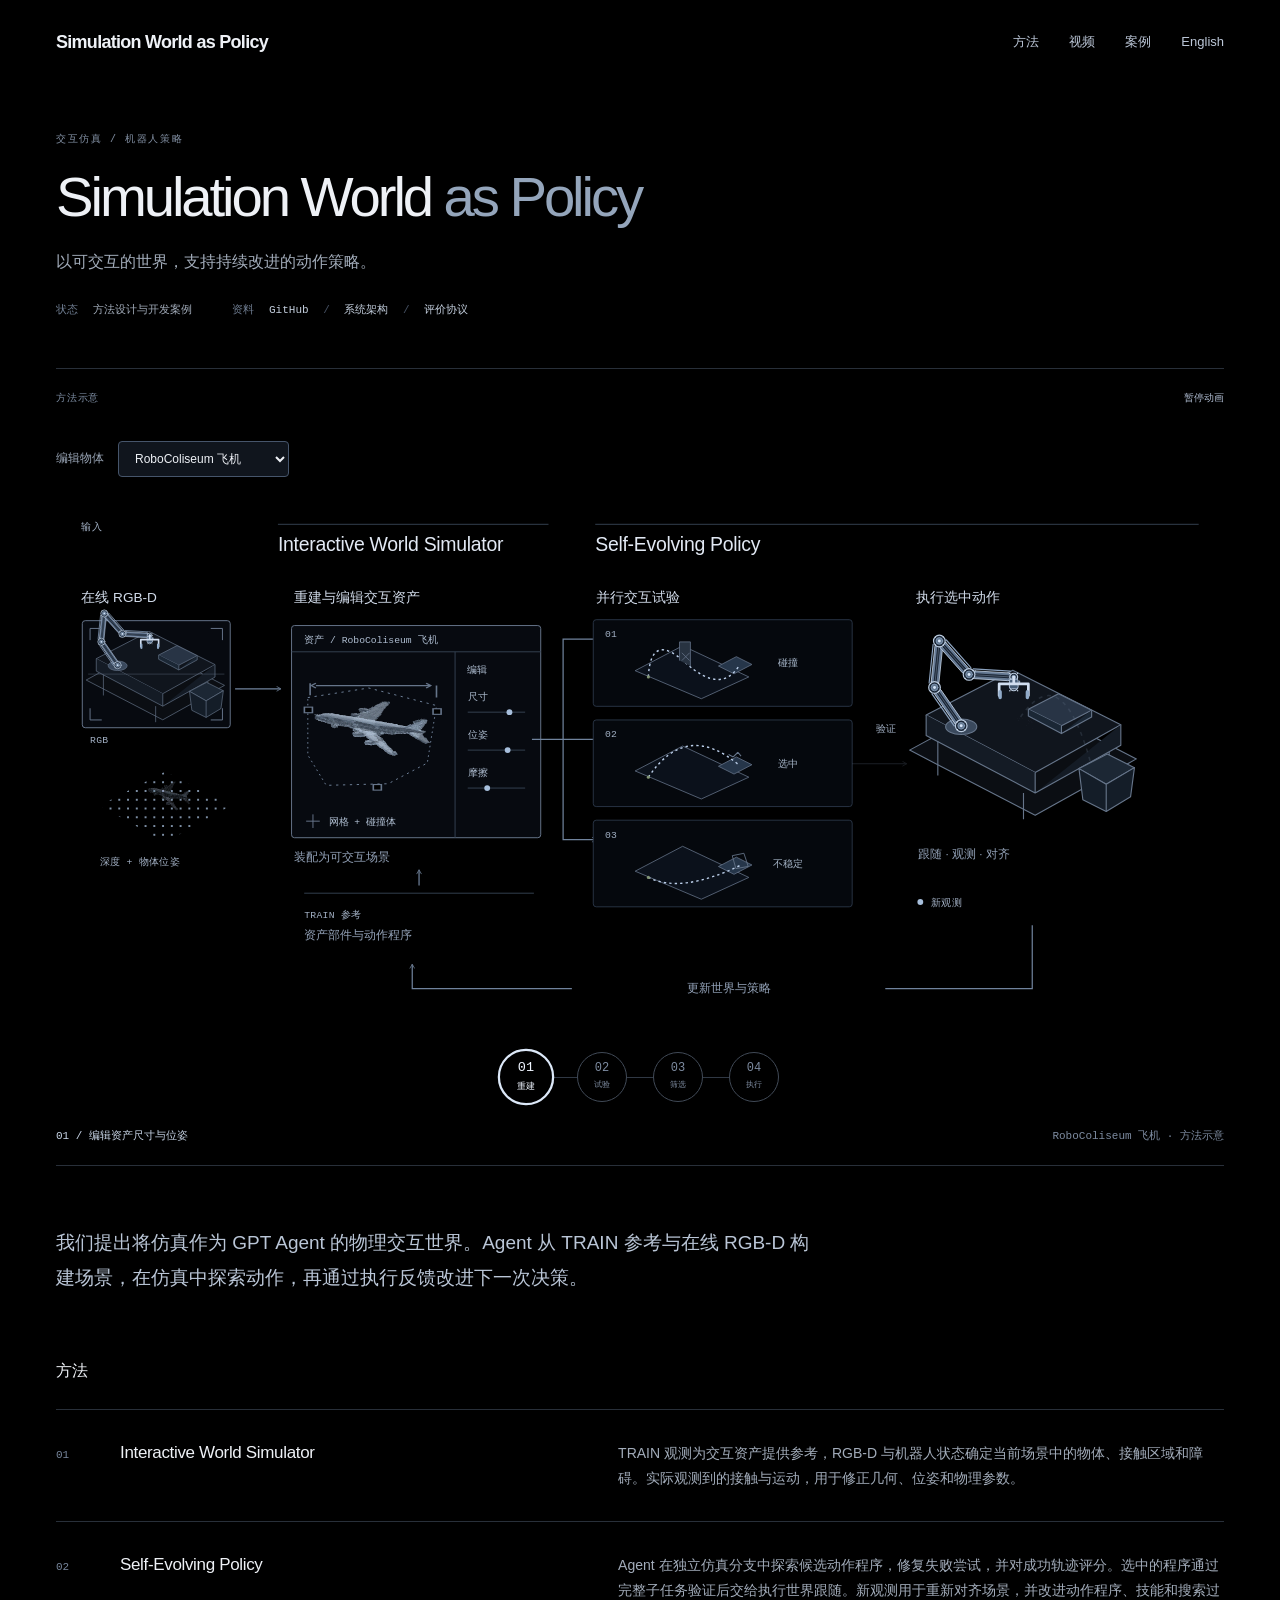
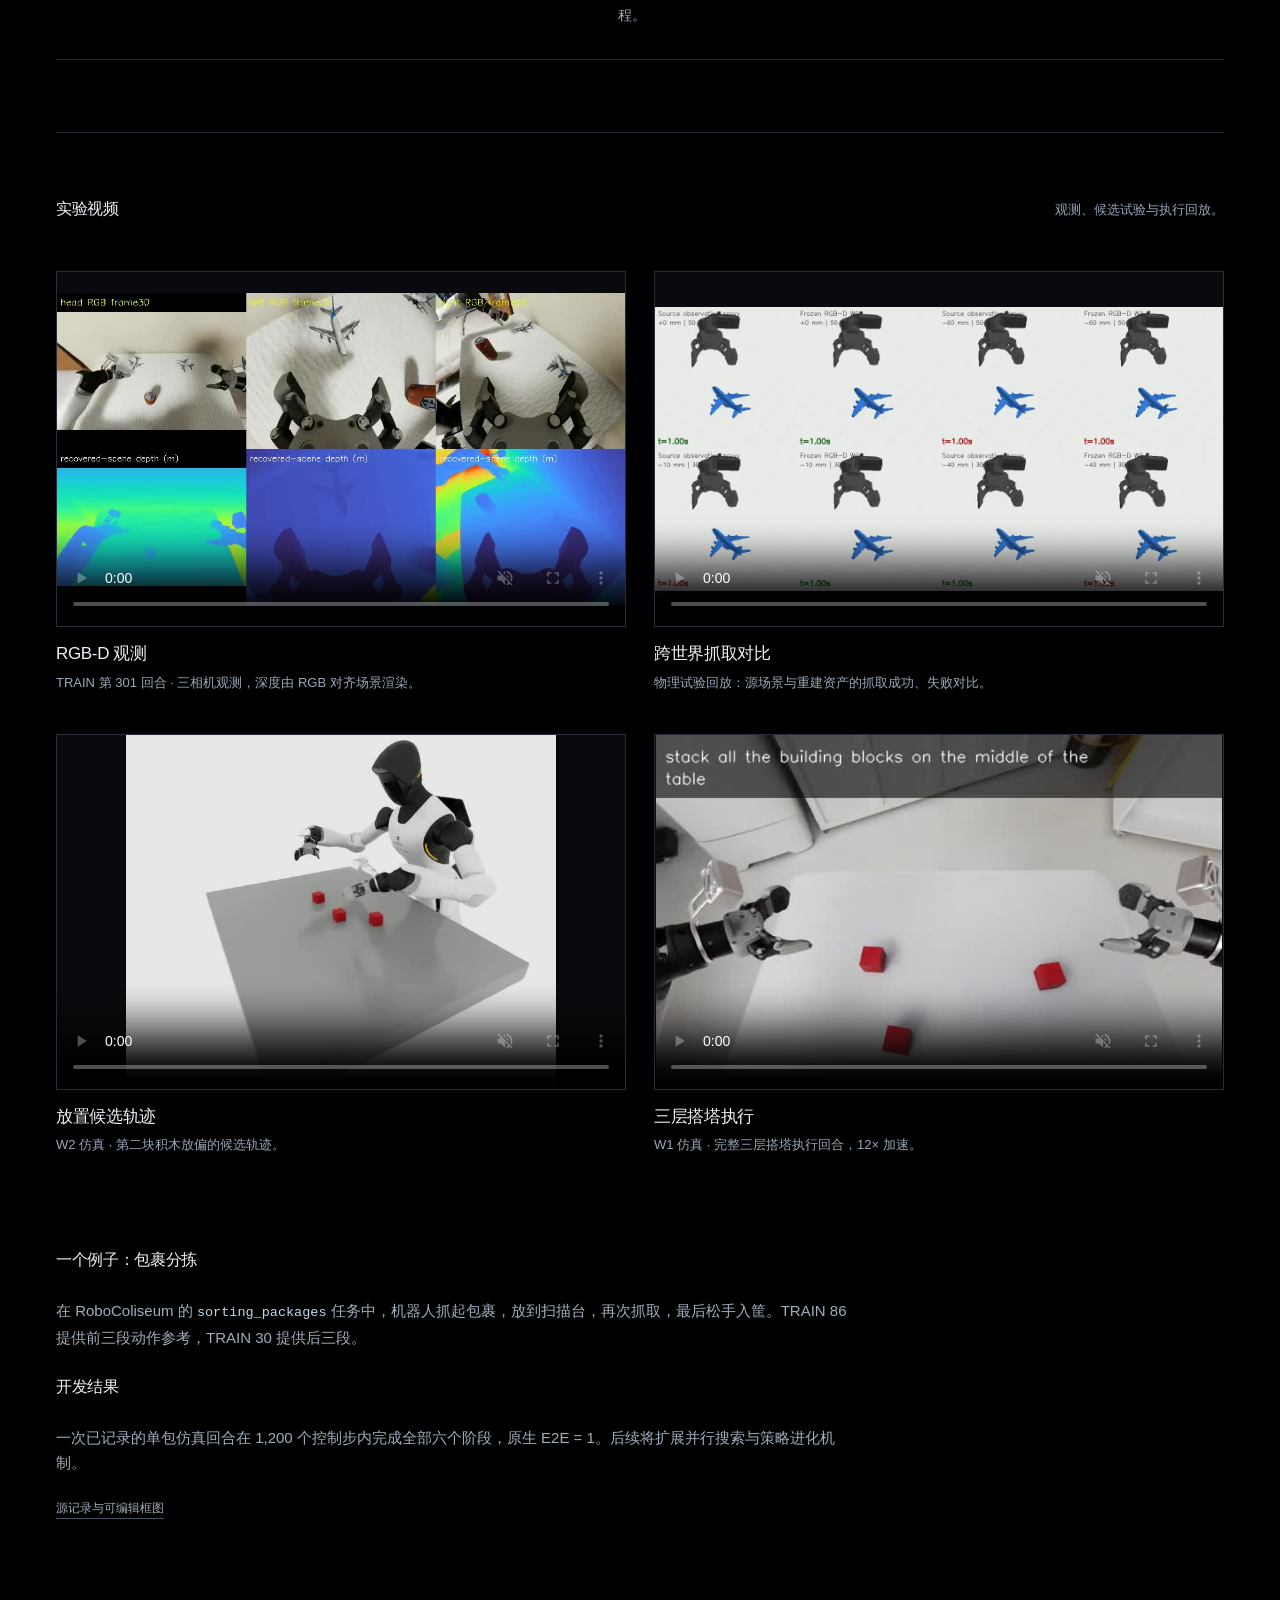
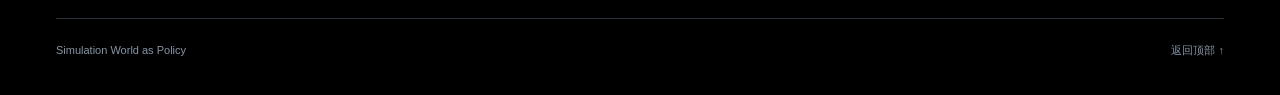
==== commit 463787a4: "Add four selectable assets and six-joint diagram arms" ====
--- a/web/zh/index.html
+++ b/web/zh/index.html
@@ -4,7 +4,7 @@
 <meta charset="utf-8"><meta name="viewport" content="width=device-width,initial-scale=1">
 <meta name="theme-color" content="#000000">
 <meta name="description" content="以交互式仿真世界与自进化动作策略实现闭环机器人操作。">
-<title>Simulation World as Policy</title><link rel="stylesheet" href="../style.css?v=11">
+<title>Simulation World as Policy</title><link rel="stylesheet" href="../style.css?v=12">
 </head>
 <body>
 <header class="site-header"><a class="wordmark" href="#top">Simulation World as Policy</a><nav aria-label="主导航"><a href="#method">方法</a><a href="#videos">视频</a><a href="#case">案例</a><a href="../index.html" lang="en">English</a></nav></header>
@@ -16,12 +16,15 @@
 </div>
 <figure class="wide live-figure" data-loop>
 <div class="figure-bar"><span>方法示意</span><button type="button" data-play aria-pressed="false">暂停动画</button></div>
-<div class="diagram-scroll" tabindex="0" role="region" aria-label="交互系统图，可横向滚动"><svg class="system-diagram" viewBox="0 0 1200 560" xmlns="http://www.w3.org/2000/svg" role="img" aria-labelledby="system-title system-desc">
+<div class="asset-picker"><label for="asset-choice">编辑物体</label><select id="asset-choice"><option value="airplane">RoboColiseum 飞机</option><option value="block">积木 · 几何示意</option><option value="can">罐子 · 几何示意</option><option value="bowl">碗 · 几何示意</option></select><span class="asset-selection-status" aria-live="polite"></span></div><div class="diagram-scroll" tabindex="0" role="region" aria-label="交互系统图，可横向滚动"><svg class="system-diagram" viewBox="0 0 1200 560" xmlns="http://www.w3.org/2000/svg" role="img" aria-labelledby="system-title system-desc">
 <title id="system-title">Simulation World as Policy — 交互与搜索</title>
 <desc id="system-desc">RGB-D 观测重建飞机操作场景。三个仿真分支尝试不同轨迹，淘汰失败候选，执行选中轨迹，并通过观测更新世界。</desc>
 <defs>
 <marker id="tip" viewBox="0 0 10 10" refX="8" refY="5" markerWidth="5" markerHeight="5" orient="auto"><path d="m1 1 7 4-7 4" fill="none" stroke="#66758a" stroke-width="1.4"/></marker>
-<g id="parcel"><image href="../media/airplane-asset.svg" x="0" y="-8" width="42" height="44"/></g>
+<g id="asset-airplane"><image href="../media/airplane-asset.svg" x="0" y="-8" width="42" height="44"/></g>
+<g id="asset-block" stroke="#bfd0e7" stroke-width=".7"><path d="M1 5 20-5 40 5 21 16Z" fill="#a2b7d0"/><path d="M1 5v22l20 10V16Z" fill="#536d8d"/><path d="m21 16 19-11v22L21 37Z" fill="#7b95b5"/></g>
+<g id="asset-can" stroke="#b8cce6" stroke-width=".7"><path d="M8 1v29c0 8 26 8 26 0V1" fill="#738da9"/><ellipse cx="21" cy="1" rx="13" ry="6" fill="#bed0e2"/><ellipse cx="21" cy="1" rx="8" ry="3" fill="#7188a2"/><path d="M12 10h18v15H12Z" fill="#30445e"/><path d="M11 4v24" stroke="#d4e1f1"/></g>
+<g id="asset-bowl" stroke="#b8cce6" stroke-width=".7"><path d="M1 5Q3 32 21 33Q39 32 41 5Z" fill="#7d94b0"/><ellipse cx="21" cy="5" rx="20" ry="10" fill="#c5d3e3"/><ellipse cx="21" cy="5" rx="16" ry="7" fill="#34475e"/><path d="M5 12Q10 26 18 27" fill="none" stroke="#d4e1f1"/></g><g id="parcel"><use href="#asset-airplane"/></g>
 <g id="workspace" stroke="#66758a" stroke-width="1.15" stroke-linejoin="round">
 <path d="m0 100 105-57 128 66-104 58Z" fill="#0b0e13" stroke="#66758a"/>
 <path d="m17 64 89-46 111 56-88 49Z" fill="#10151d"/>
@@ -63,7 +66,7 @@
 <g class="asset-editor">
 <rect x="242" y="130" width="256" height="218" rx="3" fill="#070a10" stroke="#66758a"/>
 <path d="M242 157h256M410 157v191" class="section-rule"/>
-<text x="255" y="148" class="micro">资产 / RoboColiseum 飞机</text>
+<text class="asset-name micro" x="255" y="148">资产 / RoboColiseum 飞机</text>
 <text x="422" y="179" class="micro">编辑</text>
 <g class="mesh-object">
 <use href="#parcel" transform="translate(272 213) scale(2.65)"/>
@@ -116,7 +119,7 @@
 <rect x="530" y="489" width="322" height="27" fill="#000000"/>
 <text x="691" y="507" text-anchor="middle" class="note">更新世界与策略</text>
 </svg></div>
-<nav class="phase-navigation" aria-label="动画阶段"><button type="button" data-phase-select="0" aria-label="01 重建"><strong>01</strong><span>重建</span></button><button type="button" data-phase-select="1" aria-label="02 试验"><strong>02</strong><span>试验</span></button><button type="button" data-phase-select="2" aria-label="03 筛选"><strong>03</strong><span>筛选</span></button><button type="button" data-phase-select="3" aria-label="04 执行"><strong>04</strong><span>执行</span></button></nav><div class="diagram-footer"><span class="diagram-phase" aria-live="off"></span><span>RoboColiseum 飞机 · 方法示意</span></div>
+<nav class="phase-navigation" aria-label="动画阶段"><button type="button" data-phase-select="0" aria-label="01 重建"><strong>01</strong><span>重建</span></button><button type="button" data-phase-select="1" aria-label="02 试验"><strong>02</strong><span>试验</span></button><button type="button" data-phase-select="2" aria-label="03 筛选"><strong>03</strong><span>筛选</span></button><button type="button" data-phase-select="3" aria-label="04 执行"><strong>04</strong><span>执行</span></button></nav><div class="diagram-footer"><span class="diagram-phase" aria-live="off"></span><span class="asset-caption">RoboColiseum 飞机 · 方法示意</span></div>
 <figcaption>从观测构建世界，在仿真中探索动作，再通过执行反馈更新。</figcaption></figure>
 <div class="prose introduction"><p>我们提出将仿真作为 GPT Agent 的物理交互世界。Agent 从 TRAIN 参考与在线 RGB-D 构建场景，在仿真中探索动作，再通过执行反馈改进下一次决策。</p></div>
 
@@ -128,4 +131,4 @@
 
 <section class="prose" id="evaluation"><h2>开发结果</h2><p>一次已记录的单包仿真回合在 1,200 个控制步内完成全部六个阶段，原生 E2E = 1。后续将扩展并行搜索与策略进化机制。</p><p class="source-note"><a href="../../assets/figures-v2/README.md">源记录与可编辑框图</a></p></section>
 <footer class="prose"><span>Simulation World as Policy</span><a href="#top">返回顶部 ↑</a></footer>
-</main><script src="../app.js?v=11" defer></script></body></html>
+</main><script src="../app.js?v=12" defer></script></body></html>
--- a/web/style.css
+++ b/web/style.css
@@ -148,3 +148,8 @@
 .video-demo h3 { margin:14px 0 5px; font-size:17px; font-weight:500; }
 .video-demo p { margin:0; max-width:60ch; }
 @media(max-width:700px) { .video-grid { grid-template-columns:1fr; gap:32px; } .video-heading { display:block; } }
+
+.asset-picker { display:flex; align-items:center; flex-wrap:wrap; gap:14px; padding:12px 0 22px; font-size:12px; color:var(--muted); }
+.asset-picker select { background:#10151d; color:var(--ink); border:1px solid #46556b; border-radius:4px; padding:9px 30px 9px 12px; font:inherit; cursor:pointer; }
+.asset-picker select:focus-visible { outline:2px solid #bfd0e7; outline-offset:3px; }
+.asset-selection-status { color:#9caec4; }
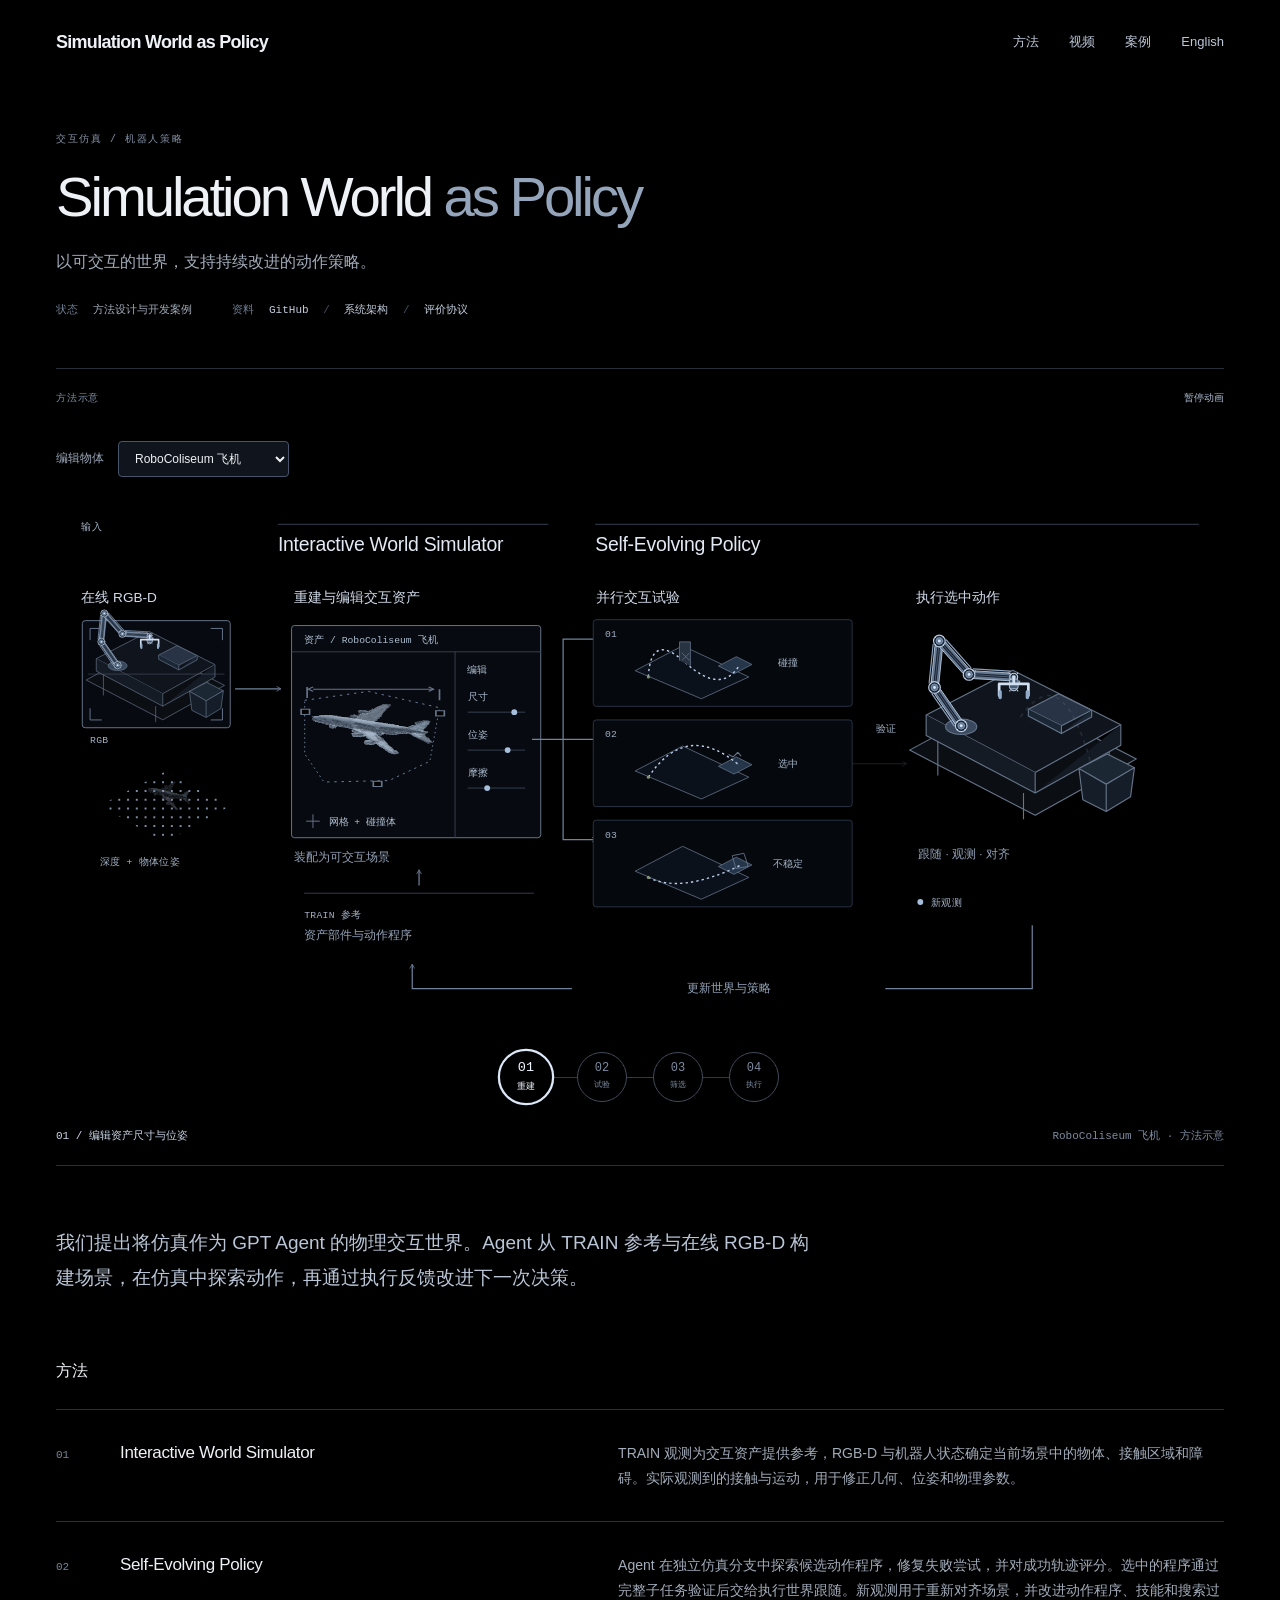
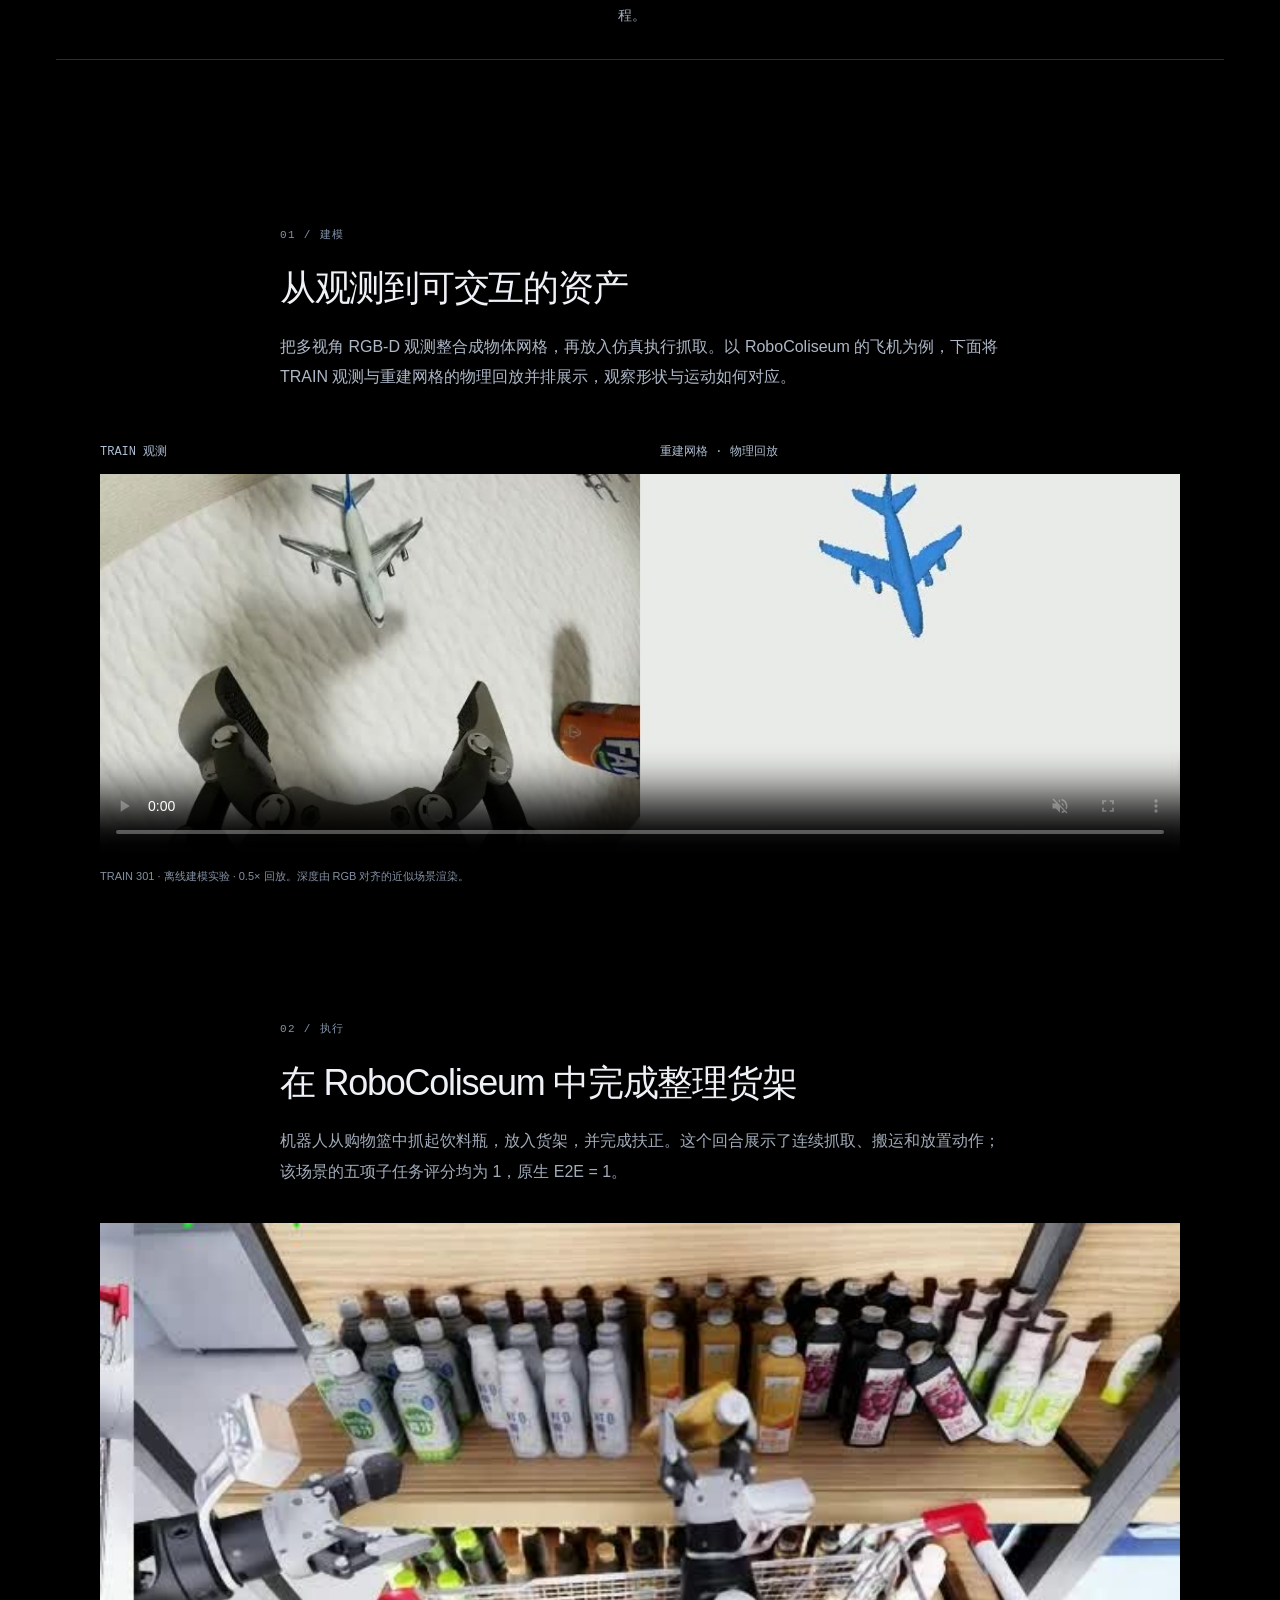
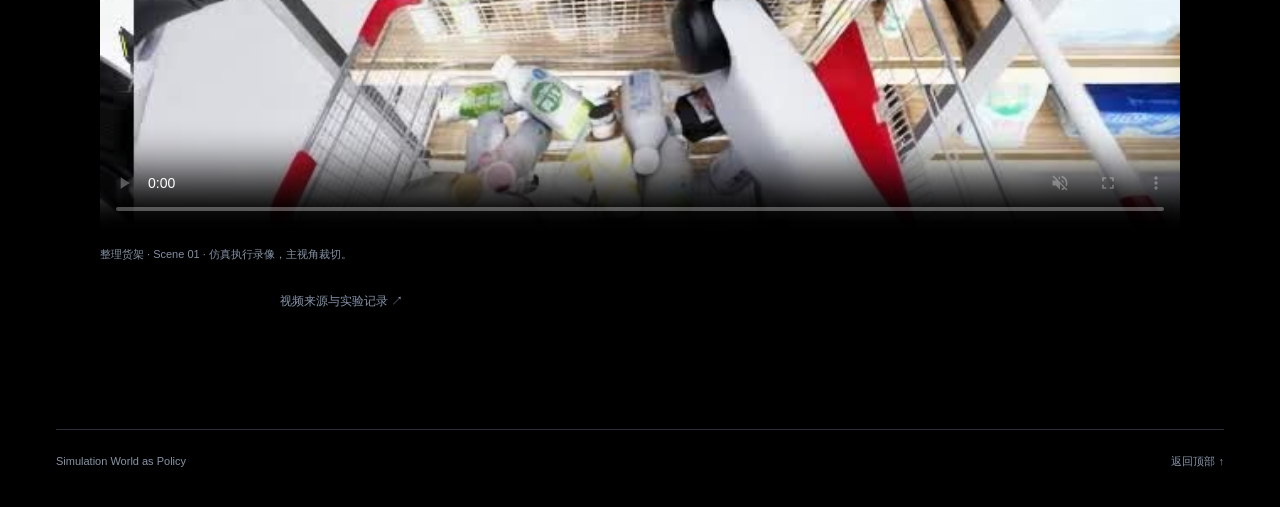
==== commit e3892ac3: "Present modeling and RoboColiseum success as video-led stories" ====
--- a/web/zh/index.html
+++ b/web/zh/index.html
@@ -4,7 +4,7 @@
 <meta charset="utf-8"><meta name="viewport" content="width=device-width,initial-scale=1">
 <meta name="theme-color" content="#000000">
 <meta name="description" content="以交互式仿真世界与自进化动作策略实现闭环机器人操作。">
-<title>Simulation World as Policy</title><link rel="stylesheet" href="../style.css?v=12">
+<title>Simulation World as Policy</title><link rel="stylesheet" href="../style.css?v=13">
 </head>
 <body>
 <header class="site-header"><a class="wordmark" href="#top">Simulation World as Policy</a><nav aria-label="主导航"><a href="#method">方法</a><a href="#videos">视频</a><a href="#case">案例</a><a href="../index.html" lang="en">English</a></nav></header>
@@ -126,9 +126,6 @@
 <section class="prose" id="method"><h2>方法</h2>
 <div class="method-row"><span class="row-index">01</span><h3>Interactive World Simulator</h3><p>TRAIN 观测为交互资产提供参考，RGB-D 与机器人状态确定当前场景中的物体、接触区域和障碍。实际观测到的接触与运动，用于修正几何、位姿和物理参数。</p></div>
 <div class="method-row"><span class="row-index">02</span><h3>Self-Evolving Policy</h3><p>Agent 在独立仿真分支中探索候选动作程序，修复失败尝试，并对成功轨迹评分。选中的程序通过完整子任务验证后交给执行世界跟随。新观测用于重新对齐场景，并改进动作程序、技能和搜索过程。</p></div></section>
-<section class="wide video-section" id="videos"><div class="video-heading"><h2>实验视频</h2><p>观测、候选试验与执行回放。</p></div><div class="video-grid"><article class="video-demo"><video controls muted playsinline preload="metadata" poster="../media/videos/rgbd-observations.jpg" aria-label="RGB-D 观测"><source src="../media/videos/rgbd-observations.mp4" type="video/mp4"></video><h3>RGB-D 观测</h3><p>TRAIN 第 301 回合 · 三相机观测，深度由 RGB 对齐场景渲染。</p></article><article class="video-demo"><video controls muted playsinline preload="metadata" poster="../media/videos/grasp-comparison.jpg" aria-label="跨世界抓取对比"><source src="../media/videos/grasp-comparison.mp4" type="video/mp4"></video><h3>跨世界抓取对比</h3><p>物理试验回放：源场景与重建资产的抓取成功、失败对比。</p></article><article class="video-demo"><video controls muted playsinline preload="metadata" poster="../media/videos/candidate-placement.jpg" aria-label="放置候选轨迹"><source src="../media/videos/candidate-placement.mp4" type="video/mp4"></video><h3>放置候选轨迹</h3><p>W2 仿真 · 第二块积木放偏的候选轨迹。</p></article><article class="video-demo"><video controls muted playsinline preload="metadata" poster="../media/videos/tower-execution.jpg" aria-label="三层搭塔执行"><source src="../media/videos/tower-execution.mp4" type="video/mp4"></video><h3>三层搭塔执行</h3><p>W1 仿真 · 完整三层搭塔执行回合，12× 加速。</p></article></div></section>
-<section class="prose" id="case"><h2>一个例子：包裹分拣</h2><p>在 RoboColiseum 的 <code>sorting_packages</code> 任务中，机器人抓起包裹，放到扫描台，再次抓取，最后松手入筐。TRAIN 86 提供前三段动作参考，TRAIN 30 提供后三段。</p></section>
-
-<section class="prose" id="evaluation"><h2>开发结果</h2><p>一次已记录的单包仿真回合在 1,200 个控制步内完成全部六个阶段，原生 E2E = 1。后续将扩展并行搜索与策略进化机制。</p><p class="source-note"><a href="../../assets/figures-v2/README.md">源记录与可编辑框图</a></p></section>
+<section class="story-section" id="videos"><div class="story-copy"><span class="story-kicker">01 / 建模</span><h2>从观测到可交互的资产</h2><p>把多视角 RGB-D 观测整合成物体网格，再放入仿真执行抓取。以 RoboColiseum 的飞机为例，下面将 TRAIN 观测与重建网格的物理回放并排展示，观察形状与运动如何对应。</p></div><figure class="story-film"><div class="film-labels"><span>TRAIN 观测</span><span>重建网格 · 物理回放</span></div><video class="story-video" controls muted loop playsinline preload="metadata" poster="../media/videos/modeling.jpg" aria-label="飞机建模与物理回放"><source src="../media/videos/modeling.mp4" type="video/mp4"></video><figcaption>TRAIN 301 · 离线建模实验 · 0.5× 回放。深度由 RGB 对齐的近似场景渲染。</figcaption></figure></section><section class="story-section" id="case"><div class="story-copy"><span class="story-kicker">02 / 执行</span><h2>在 RoboColiseum 中完成整理货架</h2><p>机器人从购物篮中抓起饮料瓶，放入货架，并完成扶正。这个回合展示了连续抓取、搬运和放置动作；该场景的五项子任务评分均为 1，原生 E2E = 1。</p></div><figure class="story-film"><video class="story-video" controls muted loop playsinline preload="metadata" poster="../media/videos/shelf-success.jpg" aria-label="RoboColiseum 整理货架成功回合"><source src="../media/videos/shelf-success.mp4" type="video/mp4"></video><figcaption>整理货架 · Scene 01 · 仿真执行录像，主视角裁切。</figcaption></figure><div class="story-copy"><a class="source-note" href="../media/videos/README.md">视频来源与实验记录 ↗</a></div></section>
 <footer class="prose"><span>Simulation World as Policy</span><a href="#top">返回顶部 ↑</a></footer>
-</main><script src="../app.js?v=12" defer></script></body></html>
+</main><script src="../app.js?v=13" defer></script></body></html>
--- a/web/style.css
+++ b/web/style.css
@@ -139,17 +139,20 @@
   .live-figure * { animation: none !important; transition: none !important; }
 }
 
-.video-section { padding-block: 64px 32px; border-top: 1px solid var(--rule); }
-.video-heading { display:flex; justify-content:space-between; align-items:baseline; gap:24px; margin-bottom:28px; }
-.video-heading h2 { margin:0; }
-.video-heading p,.video-demo p { color:var(--muted); font-size:13px; }
-.video-grid { display:grid; grid-template-columns:repeat(2,minmax(0,1fr)); gap:40px 28px; }
-.video-demo video { display:block; width:100%; aspect-ratio:16/10; object-fit:contain; background:#080a0d; border:1px solid var(--rule); }
-.video-demo h3 { margin:14px 0 5px; font-size:17px; font-weight:500; }
-.video-demo p { margin:0; max-width:60ch; }
-@media(max-width:700px) { .video-grid { grid-template-columns:1fr; gap:32px; } .video-heading { display:block; } }
 
 .asset-picker { display:flex; align-items:center; flex-wrap:wrap; gap:14px; padding:12px 0 22px; font-size:12px; color:var(--muted); }
 .asset-picker select { background:#10151d; color:var(--ink); border:1px solid #46556b; border-radius:4px; padding:9px 30px 9px 12px; font:inherit; cursor:pointer; }
 .asset-picker select:focus-visible { outline:2px solid #bfd0e7; outline-offset:3px; }
 .asset-selection-status { color:#9caec4; }
+
+.story-section { padding:88px 0 16px; }
+.story-copy { width:min(720px,calc(100% - 48px)); margin:0 auto; }
+.story-kicker { color:#8293aa; font:11px ui-monospace,monospace; letter-spacing:.12em; }
+.story-copy h2 { font-size:clamp(25px,3vw,36px); font-weight:500; line-height:1.3; letter-spacing:-.035em; margin:20px 0; }
+.story-copy p { color:#aeb8c7; font-size:16px; line-height:1.9; margin:0 0 34px; }
+.story-film { width:min(1080px,calc(100% - 48px)); margin:36px auto 24px; }
+.story-video { width:100%; height:auto; display:block; background:#080b10; }
+.story-film figcaption { text-align:left; font-size:11px; color:#8390a3; padding-top:14px; }
+.film-labels { display:grid; grid-template-columns:1fr 1fr; padding:14px 0; font:12px ui-monospace,monospace; color:#aebdd0; }
+.film-labels span:nth-child(2) { padding-left:20px; }
+@media(max-width:700px) { .story-section { padding-top:56px; } .story-copy p { font-size:15px; } .film-labels { font-size:10px; } }
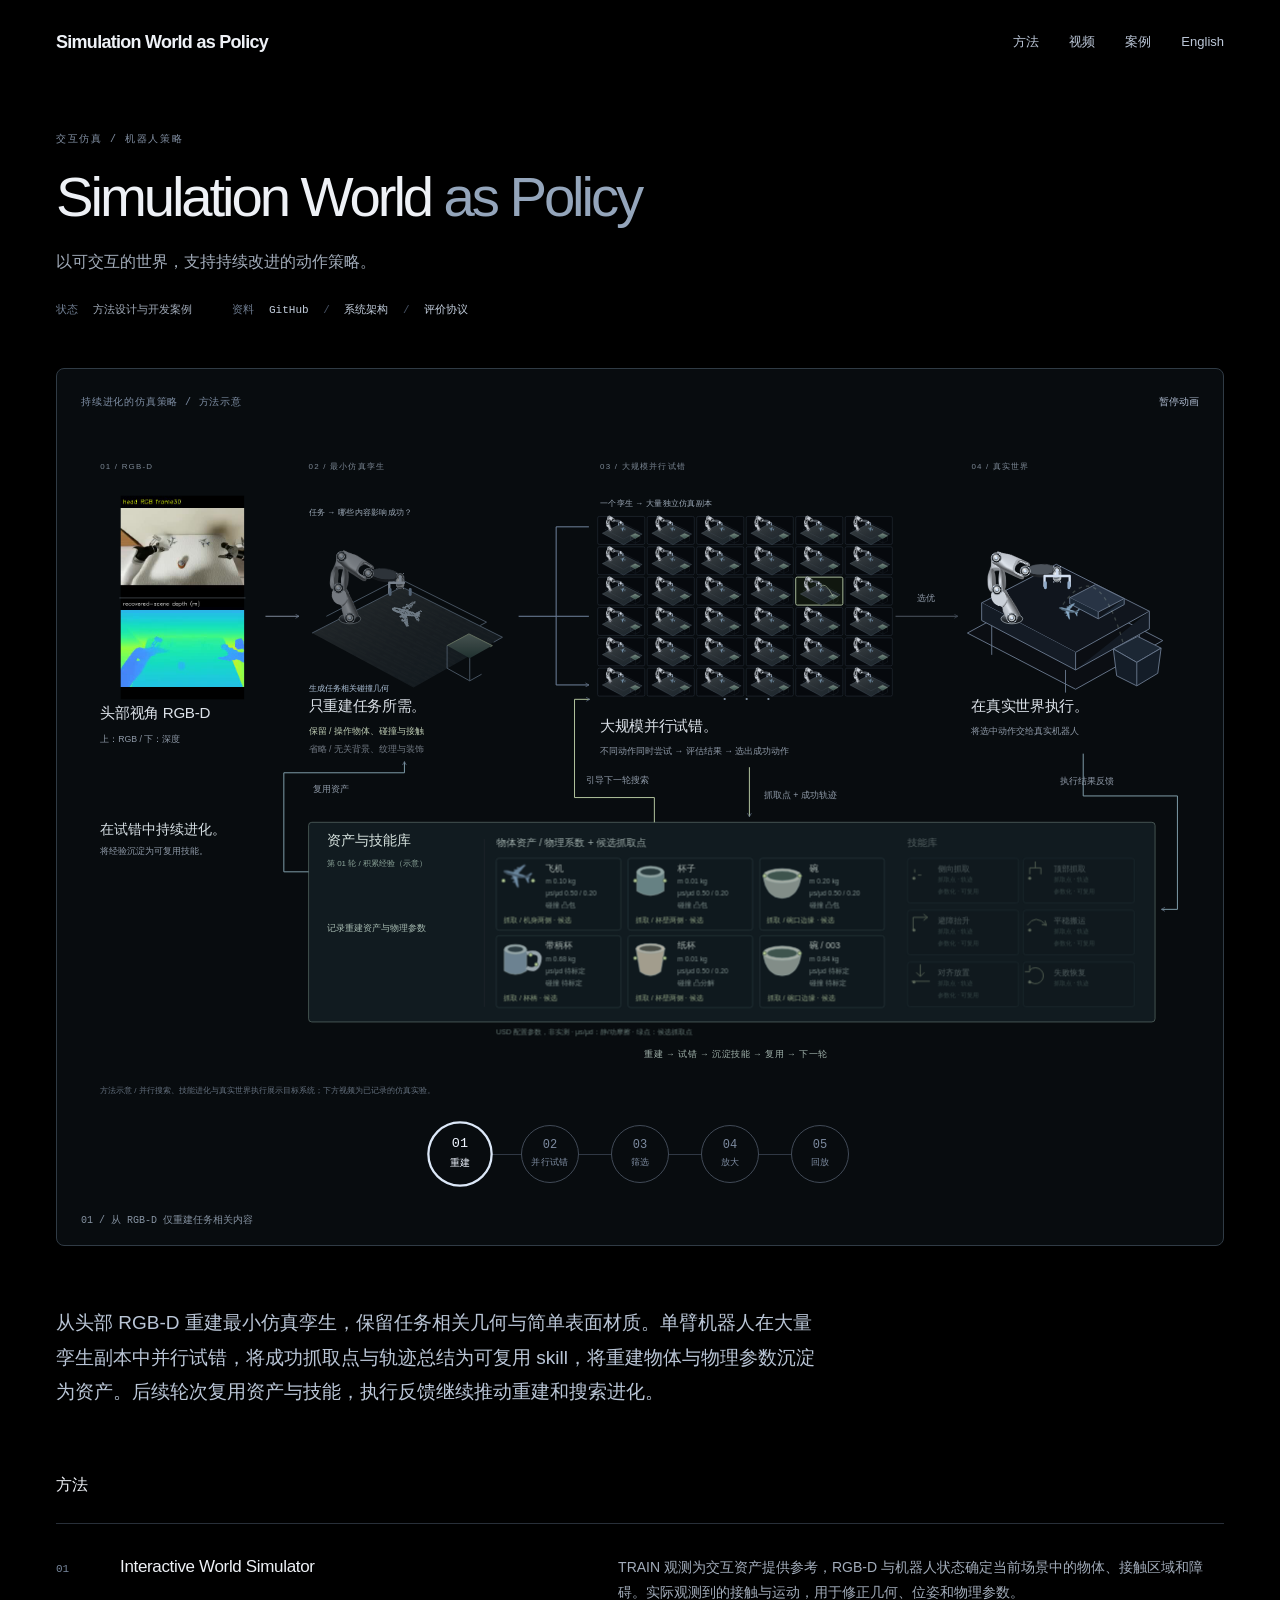
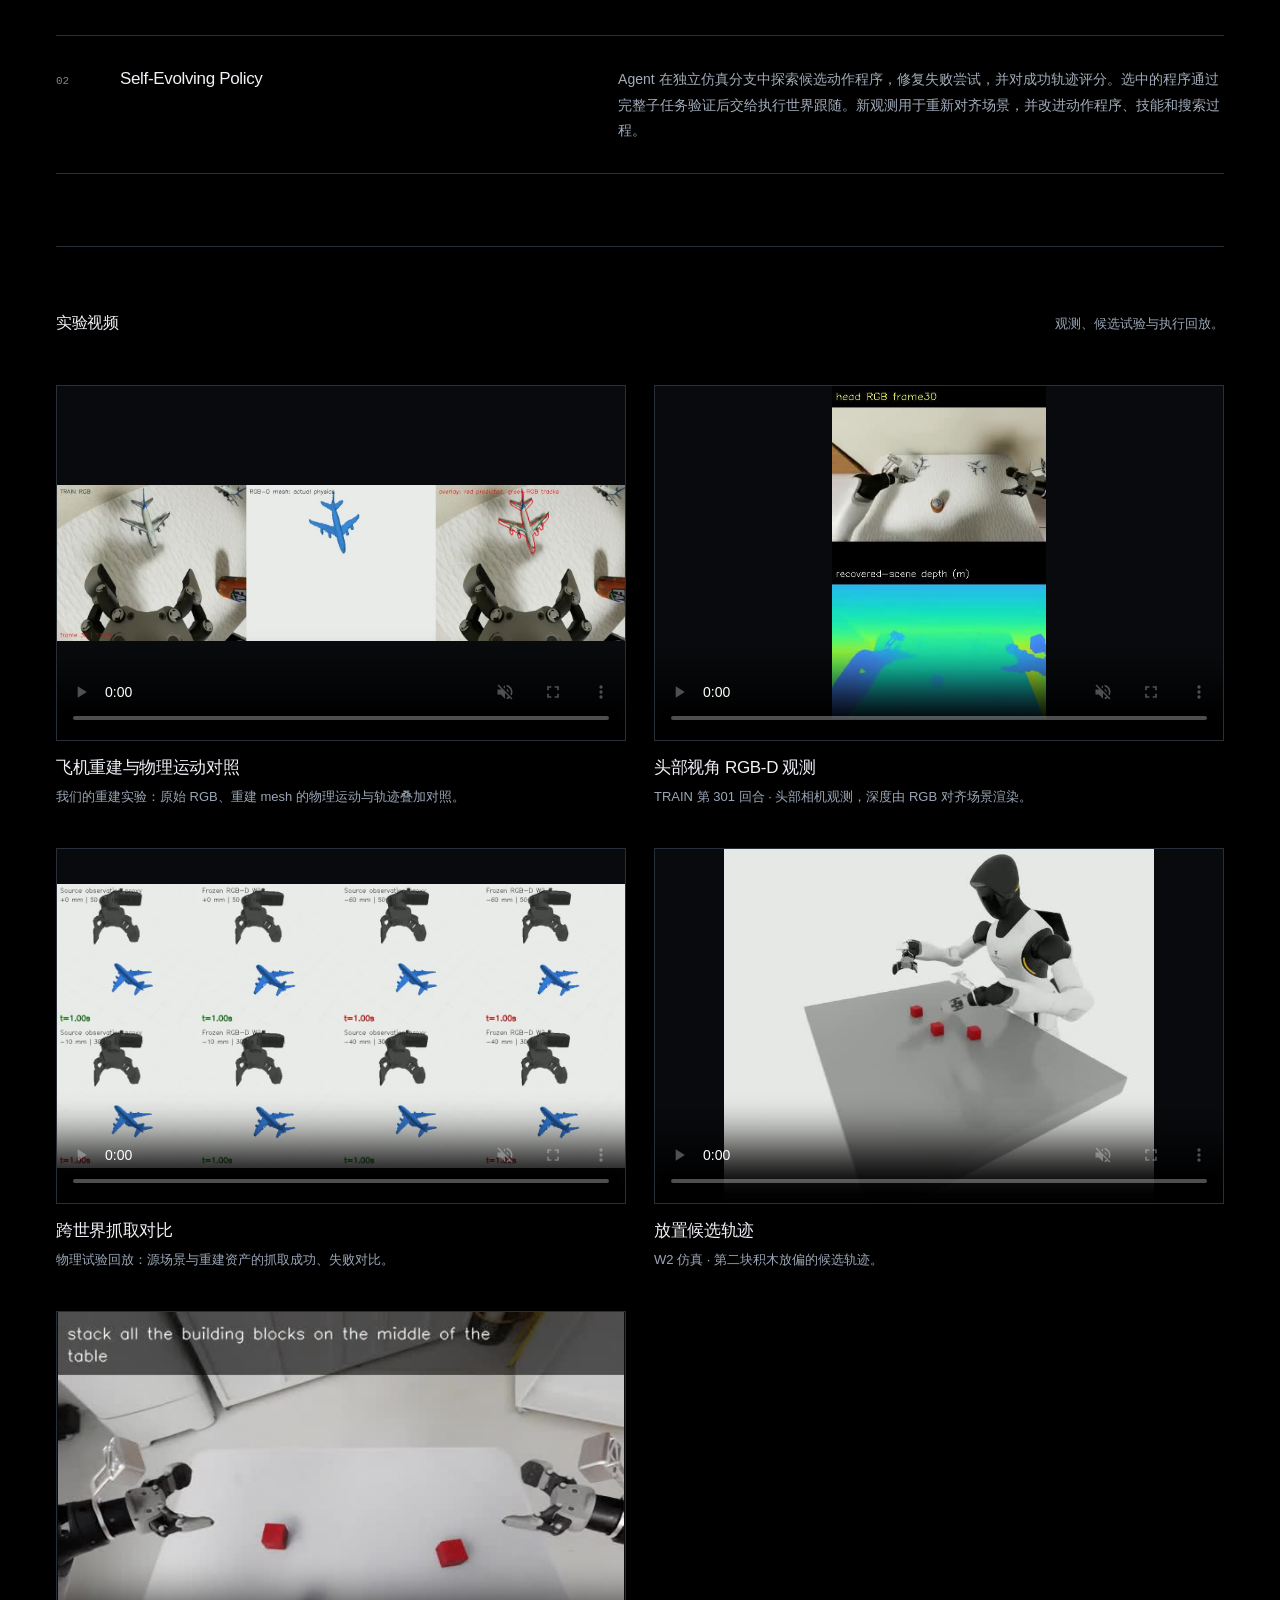
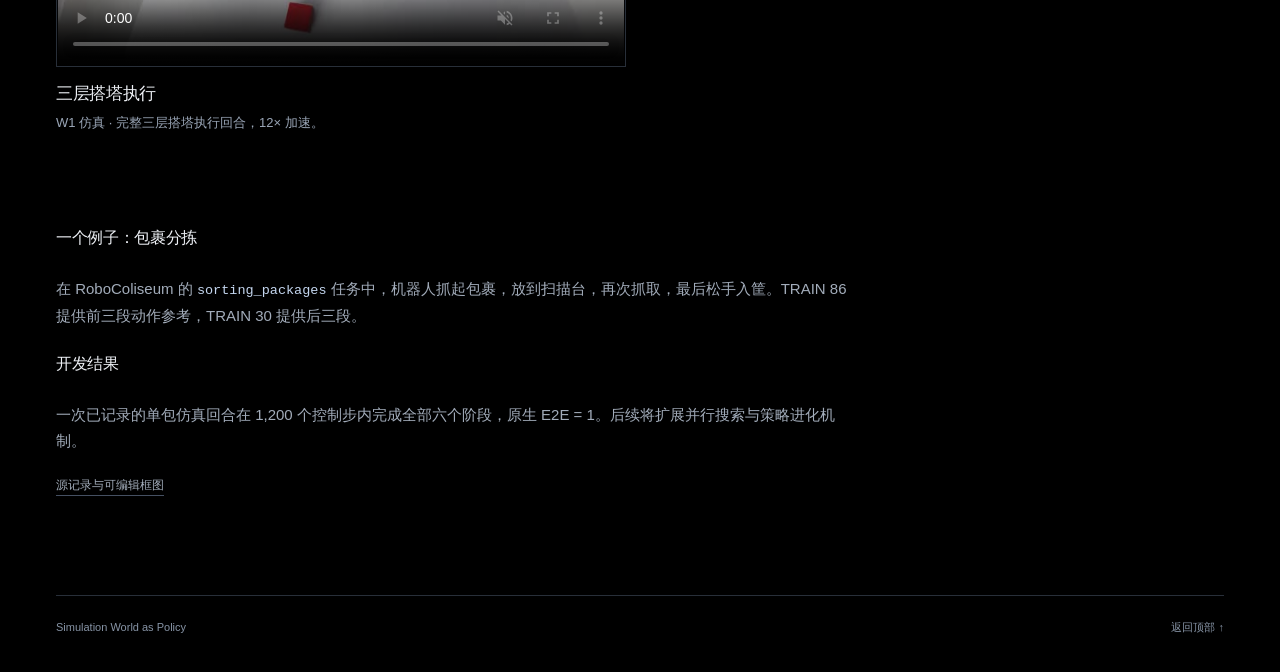
==== commit 798cb68c: "Redesign simulation policy diagram with parallel trials and skill library" ====
--- a/web/zh/index.html
+++ b/web/zh/index.html
@@ -4,7 +4,7 @@
 <meta charset="utf-8"><meta name="viewport" content="width=device-width,initial-scale=1">
 <meta name="theme-color" content="#000000">
 <meta name="description" content="以交互式仿真世界与自进化动作策略实现闭环机器人操作。">
-<title>Simulation World as Policy</title><link rel="stylesheet" href="../style.css?v=13">
+<title>Simulation World as Policy</title><link rel="stylesheet" href="../style.css?v=34">
 </head>
 <body>
 <header class="site-header"><a class="wordmark" href="#top">Simulation World as Policy</a><nav aria-label="主导航"><a href="#method">方法</a><a href="#videos">视频</a><a href="#case">案例</a><a href="../index.html" lang="en">English</a></nav></header>
@@ -15,16 +15,16 @@
 <dl class="metadata"><div><dt>状态</dt><dd>方法设计与开发案例</dd></div><div><dt>资料</dt><dd><a href="https://github.com/MXITeam/simulation-world-as-policy" target="_blank" rel="noopener">GitHub</a><span> / </span><a href="../../docs/architecture.md">系统架构</a><span> / </span><a href="../../docs/evaluation.md">评价协议</a></dd></div></dl>
 </div>
 <figure class="wide live-figure" data-loop>
-<div class="figure-bar"><span>方法示意</span><button type="button" data-play aria-pressed="false">暂停动画</button></div>
-<div class="asset-picker"><label for="asset-choice">编辑物体</label><select id="asset-choice"><option value="airplane">RoboColiseum 飞机</option><option value="block">积木 · 几何示意</option><option value="can">罐子 · 几何示意</option><option value="bowl">碗 · 几何示意</option></select><span class="asset-selection-status" aria-live="polite"></span></div><div class="diagram-scroll" tabindex="0" role="region" aria-label="交互系统图，可横向滚动"><svg class="system-diagram" viewBox="0 0 1200 560" xmlns="http://www.w3.org/2000/svg" role="img" aria-labelledby="system-title system-desc">
+<div class="figure-bar"><span>持续进化的仿真策略 / 方法示意</span><button type="button" data-play aria-pressed="false">暂停动画</button></div>
+<div class="diagram-scroll" tabindex="0" role="region" aria-label="交互系统图，可横向滚动"><svg class="system-diagram" viewBox="0 0 1400 840" xmlns="http://www.w3.org/2000/svg" role="img" aria-labelledby="system-title system-desc">
 <title id="system-title">Simulation World as Policy — 交互与搜索</title>
-<desc id="system-desc">RGB-D 观测重建飞机操作场景。三个仿真分支尝试不同轨迹，淘汰失败候选，执行选中轨迹，并通过观测更新世界。</desc>
+<desc id="system-desc">根据任务进行最小重建，只保留影响成功的物体、碰撞与接触，省略无关背景、纹理和装饰。大量孪生副本同时尝试不同动作，评估并选出成功动作，在真实世界执行。</desc>
 <defs>
 <marker id="tip" viewBox="0 0 10 10" refX="8" refY="5" markerWidth="5" markerHeight="5" orient="auto"><path d="m1 1 7 4-7 4" fill="none" stroke="#66758a" stroke-width="1.4"/></marker>
-<g id="asset-airplane"><image href="../media/airplane-asset.svg" x="0" y="-8" width="42" height="44"/></g>
-<g id="asset-block" stroke="#bfd0e7" stroke-width=".7"><path d="M1 5 20-5 40 5 21 16Z" fill="#a2b7d0"/><path d="M1 5v22l20 10V16Z" fill="#536d8d"/><path d="m21 16 19-11v22L21 37Z" fill="#7b95b5"/></g>
-<g id="asset-can" stroke="#b8cce6" stroke-width=".7"><path d="M8 1v29c0 8 26 8 26 0V1" fill="#738da9"/><ellipse cx="21" cy="1" rx="13" ry="6" fill="#bed0e2"/><ellipse cx="21" cy="1" rx="8" ry="3" fill="#7188a2"/><path d="M12 10h18v15H12Z" fill="#30445e"/><path d="M11 4v24" stroke="#d4e1f1"/></g>
-<g id="asset-bowl" stroke="#b8cce6" stroke-width=".7"><path d="M1 5Q3 32 21 33Q39 32 41 5Z" fill="#7d94b0"/><ellipse cx="21" cy="5" rx="20" ry="10" fill="#c5d3e3"/><ellipse cx="21" cy="5" rx="16" ry="7" fill="#34475e"/><path d="M5 12Q10 26 18 27" fill="none" stroke="#d4e1f1"/></g><g id="parcel"><use href="#asset-airplane"/></g>
+<g id="asset-airplane"><image href="../media/experiment-assets/airplane-mesh.png" x="0" y="-8" width="42" height="44"/></g>
+
+
+<g id="parcel"><use href="#asset-airplane"/></g>
 <g id="workspace" stroke="#66758a" stroke-width="1.15" stroke-linejoin="round">
 <path d="m0 100 105-57 128 66-104 58Z" fill="#0b0e13" stroke="#66758a"/>
 <path d="m17 64 89-46 111 56-88 49Z" fill="#10151d"/>
@@ -38,94 +38,83 @@
 <path d="m102 32 10 6-2 11m2-11 9-3 7 7" fill="none" stroke="#c3d1e4" stroke-width="2"/>
 </g>
 <pattern id="dots" width="9" height="9" patternUnits="userSpaceOnUse"><circle cx="2" cy="2" r="1" fill="#a7bfdc"/></pattern>
-</defs>
-<g class="diagram-headings">
-<text x="26" y="32" class="diagram-kicker">输入</text>
-<path d="M228 26H506M554 26H1174" class="section-rule"/>
-<text x="228" y="53" class="section-title">Interactive World Simulator</text>
-<text x="554" y="53" class="section-title">Self-Evolving Policy</text>
+<g id="minimal-twin" fill="none" stroke="#8095ac" stroke-width="1.1" stroke-linejoin="round"><path d="M8 100 115 45 235 105 129 165Z" fill="url(#twin-surface)"/><path d="M8 100 115 45 235 105 129 165Z" fill="url(#twin-grain)" stroke="none"/><path d="M25 80 112 35 216 87 129 133Z" stroke-dasharray="3 4"/><path d="M48 95V59L80 27 113 43" stroke="#b8c9da" stroke-width="5" stroke-linecap="round"/><circle cx="80" cy="27" r="5" fill="#000"/><path d="m108 40 9 5v13m0-13 9-3 7 7"/><path d="m169 115 26-14 28 14-27 15Z" fill="url(#twin-contact)" stroke="#b4c7a5"/><path d="M169 115v27l27 15 27-15v-27m-27 15v27" stroke-dasharray="3 4"/><use href="#parcel" transform="translate(108 66) scale(.65)"/></g><radialGradient id="robot-joint-metal" cx="32%" cy="24%" r="80%"><stop offset="0" stop-color="#fafafa"/><stop offset=".4" stop-color="#b8bec3"/><stop offset=".7" stop-color="#666e76"/><stop offset="1" stop-color="#c3c8cb"/></radialGradient><radialGradient id="robot-joint-dark" cx="30%" cy="20%" r="85%"><stop offset="0" stop-color="#707780"/><stop offset=".45" stop-color="#2e3339"/><stop offset="1" stop-color="#101317"/></radialGradient><linearGradient id="twin-surface" x1="0" y1="0" x2="1" y2="1"><stop stop-color="#3b4144"/><stop offset=".5" stop-color="#262d32"/><stop offset="1" stop-color="#18232b"/></linearGradient><pattern id="twin-grain" width="14" height="8" patternUnits="userSpaceOnUse" patternTransform="rotate(27)"><path d="M0 1H14M0 6H9" stroke="#c2baa5" stroke-opacity=".13" stroke-width=".45"/></pattern><linearGradient id="twin-contact" x1="0" y1="0" x2="0" y2="1"><stop stop-color="#788a83"/><stop offset="1" stop-color="#344f4b"/></linearGradient></defs>
+
+
+
+<g class="overview-labels">
+<text x="24" y="42" class="overview-index">01 / RGB-D</text>
+<text x="285" y="42" class="overview-index">02 / 最小仿真孪生</text>
+<text x="650" y="42" class="overview-index">03 / 大规模并行试错</text>
+<text x="1115" y="42" class="overview-index">04 / 真实世界</text>
 </g>
 <g class="observation">
-<text x="26" y="106" class="small-title">在线 RGB-D</text>
-<g transform="translate(27 125)">
-<rect width="152" height="110" rx="3" fill="#070a10" stroke="#66758a"/>
-<g transform="translate(4 0) scale(.61)"><use href="#workspace"/><use href="#parcel" transform="translate(108 65) scale(.65)"/></g>
-<path d="M8 8h12M8 8v12m136-12h-12m12 0v12M8 102h12m-12 0V90m136 12h-12m12 0V90" fill="none" stroke="#66758a"/>
-<path class="depth-scan" d="M6 55h140" stroke="#66758a" stroke-width="1.3"/>
-<text x="8" y="126" class="micro">RGB</text>
+<image href="../media/experiment-assets/swap-head-rgbd.jpg" x="12" y="76" width="230" height="255" preserveAspectRatio="xMidYMid meet"/>
+<path class="depth-scan rgbd-scan" d="M48 204H206" stroke="#bdccdf" stroke-width="1.2"/>
+<text x="24" y="355" class="overview-title">头部视角 RGB-D</text>
+<text x="24" y="384" class="overview-note">上：RGB / 下：深度</text>
 </g>
-<g transform="translate(45 280)">
-<path d="m0 35 67-35 68 35-68 38Z" fill="url(#dots)"/>
-<use href="#parcel" transform="translate(48 16) scale(1.15)" opacity=".65"/>
-<text x="0" y="96" class="micro">深度 + 物体位姿</text>
+<path d="M231 227H273" class="connector overview-arrow"/>
+<g class="reconstruction">
+<text x="285" y="100" class="task-conditioning">任务 → 哪些内容影响成功？</text>
+<g class="irrelevant-detail" fill="none" stroke="#59616b" stroke-width="1" stroke-dasharray="2 4">
+<path d="M295 184V126H521V199M303 139H513M303 151H513M303 163H513"/>
+<path d="m484 281 17-9 17 9-17 10Zm0 0v24l17 10 17-10v-24M500 272v-18m-12 6 12-6 12 6"/>
+<path d="M298 285v22h23v-22m-23 6h23M308 285v-13m-7 4 7-4 8 4"/>
 </g>
-<path d="M184 195H231" class="connector"/>
+<g class="reconstruction-cloud" transform="translate(281 143) scale(1.05)"><circle class="context-point" cx="110.8" cy="86.7" r=".8"/><circle class="context-point" cx="38.8" cy="148.3" r=".8"/><circle class="context-point" cx="9.4" cy="102.8" r=".8"/><circle class="context-point" cx="207.4" cy="50.1" r=".8"/><circle class="context-point" cx="131.0" cy="117.1" r=".8"/><circle class="context-point" cx="17.1" cy="87.4" r=".8"/><circle class="context-point" cx="164.2" cy="96.5" r=".8"/><circle class="context-point" cx="169.0" cy="59.6" r=".8"/><circle class="context-point" cx="60.8" cy="53.9" r=".8"/><circle class="context-point" cx="120.4" cy="155.5" r=".8"/><circle class="context-point" cx="139.1" cy="136.8" r=".8"/><circle class="context-point" cx="93.2" cy="133.3" r=".8"/><circle class="context-point" cx="30.6" cy="76.4" r=".8"/><circle class="context-point" cx="157.7" cy="130.7" r=".8"/><circle class="context-point" cx="101.6" cy="51.0" r=".8"/><circle class="context-point" cx="67.2" cy="66.2" r=".8"/><circle class="context-point" cx="70.4" cy="141.2" r=".8"/><circle class="context-point" cx="52.3" cy="150.8" r=".8"/><circle class="context-point" cx="203.2" cy="46.8" r=".8"/><circle class="context-point" cx="92.1" cy="101.5" r=".8"/><circle class="context-point" cx="13.2" cy="93.1" r=".8"/><circle class="context-point" cx="209.2" cy="54.0" r=".8"/><circle class="context-point" cx="140.5" cy="55.2" r=".8"/><circle class="context-point" cx="136.5" cy="151.9" r=".8"/><circle class="context-point" cx="53.1" cy="41.0" r=".8"/><circle class="context-point" cx="26.5" cy="107.5" r=".8"/><circle class="context-point" cx="11.9" cy="50.6" r=".8"/><circle class="context-point" cx="118.3" cy="155.1" r=".8"/><circle class="context-point" cx="101.3" cy="89.8" r=".8"/><circle class="context-point" cx="149.8" cy="51.7" r=".8"/><circle class="context-point" cx="136.7" cy="61.6" r=".8"/><circle class="context-point" cx="143.2" cy="159.8" r=".8"/><circle class="context-point" cx="20.0" cy="109.4" r=".8"/><circle class="context-point" cx="142.6" cy="58.7" r=".8"/><circle class="context-point" cx="67.6" cy="164.4" r=".8"/><circle class="context-point" cx="229.5" cy="55.2" r=".8"/><circle class="context-point" cx="164.6" cy="158.9" r=".8"/><circle class="context-point" cx="60.6" cy="116.4" r=".8"/><circle class="context-point" cx="17.6" cy="85.7" r=".8"/><circle class="context-point" cx="157.7" cy="113.8" r=".8"/><circle class="context-point" cx="180.0" cy="50.8" r=".8"/><circle class="context-point" cx="85.1" cy="148.0" r=".8"/><circle class="context-point" cx="137.7" cy="96.4" r=".8"/><circle class="context-point" cx="97.3" cy="163.3" r=".8"/><circle class="context-point" cx="135.5" cy="42.3" r=".8"/><circle class="context-point" cx="185.5" cy="81.1" r=".8"/><circle class="context-point" cx="104.3" cy="66.7" r=".8"/><circle class="context-point" cx="106.6" cy="80.6" r=".8"/><circle class="context-point" cx="27.7" cy="118.7" r=".8"/><circle class="context-point" cx="30.9" cy="138.0" r=".8"/><circle class="context-point" cx="13.6" cy="137.6" r=".8"/><circle class="context-point" cx="187.3" cy="102.2" r=".8"/><circle class="context-point" cx="165.5" cy="71.0" r=".8"/><circle class="context-point" cx="171.8" cy="93.1" r=".8"/><circle class="context-point" cx="59.3" cy="160.5" r=".8"/><circle class="context-point" cx="97.0" cy="86.6" r=".8"/><circle class="context-point" cx="198.9" cy="86.2" r=".8"/><circle class="context-point" cx="156.2" cy="61.4" r=".8"/><circle class="context-point" cx="195.2" cy="72.4" r=".8"/><circle class="context-point" cx="19.2" cy="161.9" r=".8"/><circle class="context-point" cx="46.4" cy="158.3" r=".8"/><circle class="context-point" cx="226.9" cy="115.8" r=".8"/><circle class="context-point" cx="10.6" cy="47.6" r=".8"/><circle class="context-point" cx="54.3" cy="88.6" r=".8"/><circle class="context-point" cx="143.8" cy="160.8" r=".8"/><circle class="context-point" cx="86.7" cy="57.6" r=".8"/><circle class="context-point" cx="132.7" cy="57.2" r=".8"/><circle class="context-point" cx="27.2" cy="109.5" r=".8"/><circle class="context-point" cx="162.5" cy="48.2" r=".8"/><circle class="context-point" cx="108.2" cy="128.0" r=".8"/><circle class="context-point" cx="177.6" cy="87.9" r=".8"/><circle class="context-point" cx="205.0" cy="61.1" r=".8"/><circle class="context-point" cx="166.8" cy="136.5" r=".8"/><circle class="context-point" cx="203.4" cy="101.8" r=".8"/><circle class="context-point" cx="30.0" cy="46.1" r=".8"/><circle class="context-point" cx="125.4" cy="61.7" r=".8"/><circle class="context-point" cx="147.8" cy="50.5" r=".8"/><circle class="context-point" cx="181.2" cy="67.8" r=".8"/><circle class="context-point" cx="10.9" cy="62.0" r=".8"/><circle class="context-point" cx="109.4" cy="109.9" r=".8"/><circle class="context-point" cx="94.2" cy="61.6" r=".8"/><circle class="context-point" cx="115.0" cy="158.3" r=".8"/><circle class="context-point" cx="126.9" cy="157.7" r=".8"/><circle class="context-point" cx="14.4" cy="164.1" r=".8"/><circle class="context-point" cx="205.4" cy="108.0" r=".8"/><circle class="context-point" cx="124.2" cy="107.1" r=".8"/><circle class="context-point" cx="209.9" cy="48.2" r=".8"/><circle class="context-point" cx="150.7" cy="107.8" r=".8"/><circle class="context-point" cx="74.7" cy="130.6" r=".8"/><circle class="context-point" cx="168.0" cy="52.9" r=".8"/><circle class="context-point" cx="163.3" cy="96.7" r=".8"/><circle class="context-point" cx="116.8" cy="119.6" r=".8"/><circle class="context-point" cx="19.8" cy="115.4" r=".8"/><circle class="context-point" cx="90.8" cy="149.8" r=".8"/><circle class="context-point" cx="59.3" cy="142.9" r=".8"/><circle class="context-point" cx="170.0" cy="118.1" r=".8"/><circle class="context-point" cx="202.4" cy="44.5" r=".8"/><circle class="context-point" cx="140.5" cy="116.7" r=".8"/><circle class="context-point" cx="158.5" cy="90.8" r=".8"/><circle class="context-point" cx="23.3" cy="63.6" r=".8"/><circle class="context-point" cx="143.0" cy="62.7" r=".8"/><circle class="context-point" cx="22.4" cy="84.3" r=".8"/><circle class="context-point" cx="112.4" cy="106.9" r=".8"/><circle class="context-point" cx="13.8" cy="136.9" r=".8"/><circle class="context-point" cx="82.1" cy="137.9" r=".8"/><circle class="context-point" cx="9.9" cy="159.3" r=".8"/><circle class="context-point" cx="139.0" cy="162.0" r=".8"/><circle class="context-point" cx="227.0" cy="144.1" r=".8"/><circle class="context-point" cx="31.6" cy="83.6" r=".8"/><circle class="context-point" cx="59.4" cy="137.5" r=".8"/><circle class="context-point" cx="50.7" cy="67.6" r=".8"/><circle class="context-point" cx="32.6" cy="55.0" r=".8"/><circle class="context-point" cx="216.3" cy="162.0" r=".8"/><circle class="context-point" cx="90.7" cy="132.6" r=".8"/><circle class="context-point" cx="111.8" cy="105.3" r=".8"/><circle class="context-point" cx="90.0" cy="119.3" r=".8"/><circle class="context-point" cx="60.4" cy="72.0" r=".8"/><circle class="context-point" cx="123.0" cy="64.7" r=".8"/><circle class="context-point" cx="105.5" cy="158.0" r=".8"/><circle class="context-point" cx="12.9" cy="52.9" r=".8"/><circle class="context-point" cx="185.6" cy="47.2" r=".8"/><circle class="context-point" cx="63.8" cy="146.5" r=".8"/><circle class="context-point" cx="142.4" cy="67.6" r=".8"/><circle class="context-point" cx="21.0" cy="74.4" r=".8"/><circle class="context-point" cx="74.6" cy="140.0" r=".8"/><circle class="context-point" cx="224.6" cy="138.3" r=".8"/><circle class="context-point" cx="208.2" cy="156.3" r=".8"/><circle class="context-point" cx="202.6" cy="155.0" r=".8"/><circle class="context-point" cx="222.8" cy="51.8" r=".8"/><circle class="context-point" cx="78.5" cy="70.9" r=".8"/><circle class="context-point" cx="142.1" cy="101.5" r=".8"/><circle class="context-point" cx="85.0" cy="144.6" r=".8"/><circle class="context-point" cx="96.6" cy="66.1" r=".8"/><circle class="context-point" cx="69.4" cy="97.7" r=".8"/><circle class="context-point" cx="143.5" cy="111.1" r=".8"/><circle class="context-point" cx="105.7" cy="63.3" r=".8"/><circle class="context-point" cx="97.3" cy="80.6" r=".8"/><circle class="context-point" cx="45.9" cy="108.0" r=".8"/><circle class="context-point" cx="49.9" cy="129.0" r=".8"/><circle class="context-point" cx="154.2" cy="57.2" r=".8"/><circle class="context-point" cx="146.8" cy="82.2" r=".8"/><circle class="context-point" cx="107.3" cy="115.8" r=".8"/><circle class="context-point" cx="177.1" cy="150.4" r=".8"/><circle class="context-point" cx="170.8" cy="66.4" r=".8"/><circle class="context-point" cx="128.3" cy="81.9" r=".8"/><circle class="context-point" cx="12.2" cy="109.1" r=".8"/><circle class="context-point" cx="112.5" cy="148.4" r=".8"/><circle class="context-point" cx="79.9" cy="144.2" r=".8"/><circle class="context-point" cx="122.1" cy="52.4" r=".8"/><circle class="context-point" cx="167.2" cy="75.6" r=".8"/><circle class="context-point" cx="126.4" cy="48.9" r=".8"/><circle class="context-point" cx="10.4" cy="155.1" r=".8"/><circle class="context-point" cx="17.3" cy="58.6" r=".8"/><circle class="context-point" cx="44.3" cy="52.0" r=".8"/><circle class="context-point" cx="190.9" cy="164.4" r=".8"/><circle class="context-point" cx="152.1" cy="89.4" r=".8"/><circle class="context-point" cx="205.2" cy="103.3" r=".8"/><circle class="context-point" cx="37.9" cy="126.3" r=".8"/><circle class="context-point" cx="87.7" cy="73.7" r=".8"/><circle class="context-point" cx="79.1" cy="88.1" r=".8"/><circle class="context-point" cx="48.5" cy="116.6" r=".8"/><circle class="context-point" cx="200.8" cy="111.3" r=".8"/><circle class="context-point" cx="10.1" cy="125.5" r=".8"/><circle class="context-point" cx="12.5" cy="99.8" r=".8"/><circle class="context-point" cx="200.2" cy="124.6" r=".8"/><circle class="context-point" cx="209.6" cy="134.3" r=".8"/><circle class="context-point" cx="68.6" cy="58.0" r=".8"/><circle class="context-point" cx="108.2" cy="125.0" r=".8"/><circle class="context-point" cx="59.5" cy="81.4" r=".8"/><circle class="context-point" cx="174.1" cy="83.5" r=".8"/><circle class="context-point" cx="141.4" cy="108.2" r=".8"/><circle class="context-point" cx="214.2" cy="43.3" r=".8"/><circle class="context-point" cx="49.4" cy="137.3" r=".8"/><circle class="context-point" cx="156.5" cy="52.1" r=".8"/><circle class="context-point" cx="37.9" cy="66.3" r=".8"/><circle class="context-point" cx="128.6" cy="152.8" r=".8"/><circle class="context-point" cx="56.1" cy="65.4" r=".8"/><circle class="context-point" cx="160.2" cy="92.9" r=".8"/><circle class="context-point" cx="196.0" cy="164.9" r=".8"/><circle class="context-point" cx="215.8" cy="129.5" r=".8"/><circle class="task-point" cx="117.4" cy="77.9" r=".75"/><circle class="task-point" cx="118.0" cy="78.5" r=".75"/><circle class="task-point" cx="118.8" cy="78.1" r=".75"/><circle class="task-point" cx="119.9" cy="78.4" r=".75"/><circle class="task-point" cx="115.4" cy="74.1" r=".75"/><circle class="task-point" cx="116.8" cy="74.0" r=".75"/><circle class="task-point" cx="120.5" cy="78.4" r=".75"/><circle class="task-point" cx="121.4" cy="78.8" r=".75"/><circle class="task-point" cx="122.3" cy="79.2" r=".75"/><circle class="task-point" cx="123.0" cy="78.9" r=".75"/><circle class="task-point" cx="105.9" cy="70.7" r=".75"/><circle class="task-point" cx="107.0" cy="70.9" r=".75"/><circle class="task-point" cx="108.4" cy="70.7" r=".75"/><circle class="task-point" cx="104.0" cy="71.7" r=".75"/><circle class="task-point" cx="104.5" cy="72.3" r=".75"/><circle class="task-point" cx="105.2" cy="70.7" r=".75"/><circle class="task-point" cx="134.9" cy="75.8" r=".75"/><circle class="task-point" cx="135.7" cy="76.7" r=".75"/><circle class="task-point" cx="136.3" cy="76.1" r=".75"/><circle class="task-point" cx="108.8" cy="74.4" r=".75"/><circle class="task-point" cx="109.1" cy="73.8" r=".75"/><circle class="task-point" cx="110.1" cy="74.6" r=".75"/><circle class="task-point" cx="111.7" cy="75.3" r=".75"/><circle class="task-point" cx="114.4" cy="72.8" r=".75"/><circle class="task-point" cx="115.0" cy="72.1" r=".75"/><circle class="task-point" cx="115.5" cy="72.3" r=".75"/><circle class="task-point" cx="116.0" cy="72.6" r=".75"/><circle class="task-point" cx="116.6" cy="71.4" r=".75"/><circle class="task-point" cx="111.5" cy="70.9" r=".75"/><circle class="task-point" cx="111.9" cy="70.9" r=".75"/><circle class="task-point" cx="112.6" cy="71.2" r=".75"/><circle class="task-point" cx="113.5" cy="71.4" r=".75"/><circle class="task-point" cx="114.3" cy="71.9" r=".75"/><circle class="task-point" cx="114.9" cy="77.0" r=".75"/><circle class="task-point" cx="115.6" cy="77.3" r=".75"/><circle class="task-point" cx="116.6" cy="78.0" r=".75"/><circle class="task-point" cx="113.7" cy="80.1" r=".75"/><circle class="task-point" cx="114.4" cy="80.0" r=".75"/><circle class="task-point" cx="114.6" cy="80.0" r=".75"/><circle class="task-point" cx="115.0" cy="80.4" r=".75"/><circle class="task-point" cx="115.2" cy="79.3" r=".75"/><circle class="task-point" cx="115.4" cy="79.3" r=".75"/><circle class="task-point" cx="115.5" cy="80.1" r=".75"/><circle class="task-point" cx="115.7" cy="79.0" r=".75"/><circle class="task-point" cx="115.9" cy="78.2" r=".75"/><circle class="task-point" cx="116.3" cy="80.3" r=".75"/><circle class="task-point" cx="116.5" cy="79.8" r=".75"/><circle class="task-point" cx="116.8" cy="80.5" r=".75"/><circle class="task-point" cx="117.1" cy="80.5" r=".75"/><circle class="task-point" cx="120.3" cy="68.6" r=".75"/><circle class="task-point" cx="121.2" cy="68.0" r=".75"/><circle class="task-point" cx="121.9" cy="68.6" r=".75"/><circle class="task-point" cx="122.5" cy="67.5" r=".75"/><circle class="task-point" cx="115.4" cy="85.4" r=".75"/><circle class="task-point" cx="115.9" cy="85.1" r=".75"/><circle class="task-point" cx="116.6" cy="85.1" r=".75"/><circle class="task-point" cx="123.2" cy="67.7" r=".75"/><circle class="task-point" cx="124.8" cy="67.2" r=".75"/><circle class="task-point" cx="123.5" cy="78.5" r=".75"/><circle class="task-point" cx="116.3" cy="69.7" r=".75"/><circle class="task-point" cx="116.8" cy="69.1" r=".75"/><circle class="task-point" cx="120.5" cy="68.4" r=".75"/><circle class="task-point" cx="122.6" cy="68.6" r=".75"/><circle class="task-point" cx="109.1" cy="73.4" r=".75"/><circle class="task-point" cx="123.8" cy="69.1" r=".75"/><circle class="task-point" cx="124.6" cy="68.4" r=".75"/><circle class="task-point" cx="125.2" cy="67.3" r=".75"/><circle class="task-point" cx="125.9" cy="68.7" r=".75"/><circle class="task-point" cx="126.5" cy="76.8" r=".75"/><circle class="task-point" cx="127.4" cy="77.9" r=".75"/><circle class="task-point" cx="128.3" cy="78.6" r=".75"/><circle class="task-point" cx="135.9" cy="74.9" r=".75"/><circle class="task-point" cx="137.2" cy="73.6" r=".75"/><circle class="task-point" cx="120.3" cy="89.7" r=".75"/><circle class="task-point" cx="120.5" cy="90.2" r=".75"/><circle class="task-point" cx="120.6" cy="89.6" r=".75"/><circle class="task-point" cx="121.0" cy="90.9" r=".75"/><circle class="task-point" cx="121.2" cy="89.9" r=".75"/><circle class="task-point" cx="121.5" cy="90.9" r=".75"/><circle class="task-point" cx="121.7" cy="90.4" r=".75"/><circle class="task-point" cx="121.9" cy="89.4" r=".75"/><circle class="task-point" cx="122.1" cy="88.9" r=".75"/><circle class="task-point" cx="122.3" cy="90.9" r=".75"/><circle class="task-point" cx="129.6" cy="76.5" r=".75"/><circle class="task-point" cx="130.7" cy="77.0" r=".75"/><circle class="task-point" cx="135.2" cy="84.8" r=".75"/><circle class="task-point" cx="138.3" cy="74.3" r=".75"/><circle class="task-point" cx="117.4" cy="73.8" r=".75"/><circle class="task-point" cx="117.5" cy="72.8" r=".75"/><circle class="task-point" cx="117.9" cy="72.8" r=".75"/><circle class="task-point" cx="118.5" cy="73.7" r=".75"/><circle class="task-point" cx="118.8" cy="73.0" r=".75"/><circle class="task-point" cx="119.4" cy="73.1" r=".75"/><circle class="task-point" cx="119.9" cy="73.3" r=".75"/><circle class="task-point" cx="116.1" cy="73.4" r=".75"/><circle class="task-point" cx="117.0" cy="73.7" r=".75"/><circle class="task-point" cx="132.9" cy="76.0" r=".75"/><circle class="task-point" cx="133.3" cy="76.3" r=".75"/><circle class="task-point" cx="133.4" cy="75.7" r=".75"/><circle class="task-point" cx="133.9" cy="77.2" r=".75"/><circle class="task-point" cx="134.1" cy="76.2" r=".75"/><circle class="task-point" cx="134.5" cy="77.1" r=".75"/><circle class="task-point" cx="134.7" cy="77.1" r=".75"/><circle class="task-point" cx="134.8" cy="75.2" r=".75"/><circle class="task-point" cx="135.6" cy="76.4" r=".75"/><circle class="task-point" cx="136.3" cy="77.0" r=".75"/><circle class="task-point" cx="111.2" cy="75.2" r=".75"/><circle class="task-point" cx="112.6" cy="71.9" r=".75"/><circle class="task-point" cx="113.5" cy="71.9" r=".75"/><circle class="task-point" cx="130.5" cy="64.0" r=".75"/><circle class="task-point" cx="120.6" cy="66.2" r=".75"/><circle class="task-point" cx="121.2" cy="65.7" r=".75"/><circle class="task-point" cx="121.7" cy="67.6" r=".75"/><circle class="task-point" cx="122.5" cy="66.8" r=".75"/><circle class="task-point" cx="126.1" cy="68.9" r=".75"/><circle class="task-point" cx="127.2" cy="67.3" r=".75"/><circle class="task-point" cx="129.6" cy="77.8" r=".75"/><circle class="task-point" cx="130.3" cy="78.4" r=".75"/><circle class="task-point" cx="130.8" cy="79.1" r=".75"/><circle class="task-point" cx="131.2" cy="78.9" r=".75"/><circle class="task-point" cx="131.4" cy="77.0" r=".75"/><circle class="task-point" cx="131.7" cy="77.7" r=".75"/><circle class="task-point" cx="118.5" cy="87.5" r=".75"/><circle class="task-point" cx="118.6" cy="87.7" r=".75"/><circle class="task-point" cx="118.8" cy="87.5" r=".75"/><circle class="task-point" cx="119.0" cy="87.9" r=".75"/><circle class="task-point" cx="119.2" cy="86.7" r=".75"/><circle class="task-point" cx="119.4" cy="88.7" r=".75"/><circle class="task-point" cx="119.7" cy="87.5" r=".75"/><circle class="task-point" cx="119.9" cy="87.3" r=".75"/><circle class="task-point" cx="120.0" cy="87.0" r=".75"/><circle class="task-point" cx="123.5" cy="66.7" r=".75"/><circle class="task-point" cx="122.3" cy="79.0" r=".75"/><circle class="task-point" cx="126.8" cy="75.5" r=".75"/><circle class="task-point" cx="127.7" cy="76.0" r=".75"/><circle class="task-point" cx="123.2" cy="79.0" r=".75"/><circle class="task-point" cx="123.4" cy="79.0" r=".75"/><circle class="task-point" cx="123.7" cy="78.9" r=".75"/><circle class="task-point" cx="124.0" cy="77.9" r=".75"/><circle class="task-point" cx="124.6" cy="79.3" r=".75"/><circle class="task-point" cx="125.0" cy="78.6" r=".75"/><circle class="task-point" cx="125.4" cy="79.0" r=".75"/><circle class="task-point" cx="125.7" cy="78.7" r=".75"/><circle class="task-point" cx="117.4" cy="78.3" r=".75"/><circle class="task-point" cx="117.5" cy="77.2" r=".75"/><circle class="task-point" cx="117.9" cy="78.2" r=".75"/><circle class="task-point" cx="118.3" cy="78.1" r=".75"/><circle class="task-point" cx="118.6" cy="78.3" r=".75"/><circle class="task-point" cx="119.0" cy="78.7" r=".75"/><circle class="task-point" cx="119.2" cy="77.1" r=".75"/><circle class="task-point" cx="119.5" cy="76.9" r=".75"/><circle class="task-point" cx="120.1" cy="78.5" r=".75"/><circle class="task-point" cx="105.5" cy="73.1" r=".75"/><circle class="task-point" cx="116.3" cy="80.9" r=".75"/><circle class="task-point" cx="116.6" cy="81.6" r=".75"/><circle class="task-point" cx="116.8" cy="81.7" r=".75"/><circle class="task-point" cx="117.0" cy="80.7" r=".75"/><circle class="task-point" cx="117.2" cy="75.6" r=".75"/><circle class="task-point" cx="117.7" cy="74.3" r=".75"/><circle class="task-point" cx="118.5" cy="75.9" r=".75"/><circle class="task-point" cx="119.0" cy="75.9" r=".75"/><circle class="task-point" cx="119.5" cy="75.5" r=".75"/><circle class="task-point" cx="120.1" cy="74.8" r=".75"/><circle class="task-point" cx="131.7" cy="81.8" r=".75"/><circle class="task-point" cx="132.0" cy="82.1" r=".75"/><circle class="task-point" cx="132.3" cy="81.6" r=".75"/><circle class="task-point" cx="132.5" cy="81.6" r=".75"/><circle class="task-point" cx="132.8" cy="81.5" r=".75"/><circle class="task-point" cx="133.2" cy="81.6" r=".75"/><circle class="task-point" cx="133.6" cy="81.3" r=".75"/><circle class="task-point" cx="134.1" cy="81.0" r=".75"/><circle class="task-point" cx="123.2" cy="78.0" r=".75"/><circle class="task-point" cx="105.5" cy="72.1" r=".75"/><circle class="task-point" cx="124.6" cy="65.9" r=".75"/><circle class="task-point" cx="125.5" cy="64.8" r=".75"/><circle class="task-point" cx="129.2" cy="64.4" r=".75"/><circle class="task-point" cx="129.8" cy="63.8" r=".75"/><circle class="task-point" cx="130.6" cy="62.6" r=".75"/><circle class="task-point" cx="126.5" cy="65.1" r=".75"/><circle class="task-point" cx="127.4" cy="65.3" r=".75"/><circle class="task-point" cx="117.5" cy="72.6" r=".75"/><circle class="task-point" cx="118.1" cy="71.4" r=".75"/><circle class="task-point" cx="118.6" cy="72.3" r=".75"/><circle class="task-point" cx="118.9" cy="70.0" r=".75"/><circle class="task-point" cx="119.5" cy="70.0" r=".75"/><circle class="task-point" cx="131.9" cy="78.9" r=".75"/><circle class="task-point" cx="132.1" cy="77.7" r=".75"/><circle class="task-point" cx="132.3" cy="77.9" r=".75"/><circle class="task-point" cx="132.5" cy="79.0" r=".75"/><circle class="task-point" cx="132.3" cy="77.6" r=".75"/><circle class="task-point" cx="132.8" cy="78.3" r=".75"/><circle class="task-point" cx="133.0" cy="77.8" r=".75"/><circle class="task-point" cx="133.2" cy="77.9" r=".75"/><circle class="task-point" cx="133.6" cy="79.1" r=".75"/><circle class="task-point" cx="133.7" cy="78.1" r=".75"/><circle class="task-point" cx="133.9" cy="78.4" r=".75"/><circle class="task-point" cx="134.1" cy="78.0" r=".75"/><circle class="task-point" cx="134.3" cy="79.0" r=".75"/><circle class="task-point" cx="134.5" cy="79.0" r=".75"/><circle class="task-point" cx="134.7" cy="78.0" r=".75"/><circle class="task-point" cx="117.7" cy="85.1" r=".75"/><circle class="task-point" cx="134.8" cy="78.4" r=".75"/><circle class="task-point" cx="135.2" cy="77.6" r=".75"/><circle class="task-point" cx="129.1" cy="76.6" r=".75"/><circle class="task-point" cx="129.9" cy="76.7" r=".75"/><circle class="task-point" cx="130.8" cy="77.0" r=".75"/><circle class="task-point" cx="132.6" cy="83.5" r=".75"/><circle class="task-point" cx="133.2" cy="84.4" r=".75"/><circle class="task-point" cx="133.6" cy="84.0" r=".75"/><circle class="task-point" cx="134.1" cy="83.3" r=".75"/><circle class="task-point" cx="123.0" cy="76.6" r=".75"/><circle class="task-point" cx="123.5" cy="76.0" r=".75"/><circle class="task-point" cx="124.1" cy="76.5" r=".75"/><circle class="task-point" cx="124.5" cy="74.6" r=".75"/><circle class="task-point" cx="125.0" cy="75.4" r=".75"/><circle class="task-point" cx="125.4" cy="74.8" r=".75"/><circle class="task-point" cx="125.9" cy="76.2" r=".75"/><circle class="task-point" cx="104.1" cy="70.7" r=".75"/><circle class="task-point" cx="104.6" cy="71.5" r=".75"/><circle class="task-point" cx="105.0" cy="71.6" r=".75"/><circle class="task-point" cx="105.3" cy="70.8" r=".75"/><circle class="task-point" cx="114.3" cy="76.9" r=".75"/><circle class="task-point" cx="114.4" cy="76.2" r=".75"/><circle class="task-point" cx="114.8" cy="76.9" r=".75"/><circle class="task-point" cx="115.0" cy="76.2" r=".75"/><circle class="task-point" cx="115.1" cy="76.8" r=".75"/><circle class="task-point" cx="115.4" cy="77.9" r=".75"/><circle class="task-point" cx="115.7" cy="77.3" r=".75"/><circle class="task-point" cx="115.7" cy="76.7" r=".75"/><circle class="task-point" cx="116.3" cy="77.4" r=".75"/><circle class="task-point" cx="116.3" cy="77.0" r=".75"/><circle class="task-point" cx="116.8" cy="77.6" r=".75"/><circle class="task-point" cx="108.6" cy="74.1" r=".75"/><circle class="task-point" cx="108.6" cy="74.1" r=".75"/><circle class="task-point" cx="109.2" cy="73.8" r=".75"/><circle class="task-point" cx="109.4" cy="74.1" r=".75"/><circle class="task-point" cx="109.8" cy="74.3" r=".75"/><circle class="task-point" cx="110.3" cy="74.2" r=".75"/><circle class="task-point" cx="110.6" cy="73.9" r=".75"/><circle class="task-point" cx="111.0" cy="74.6" r=".75"/><circle class="task-point" cx="111.2" cy="71.4" r=".75"/><circle class="task-point" cx="112.9" cy="80.2" r=".75"/><circle class="task-point" cx="113.2" cy="79.9" r=".75"/><circle class="task-point" cx="113.5" cy="80.8" r=".75"/><circle class="task-point" cx="113.7" cy="79.8" r=".75"/><circle class="task-point" cx="114.1" cy="80.8" r=".75"/><circle class="task-point" cx="123.0" cy="69.9" r=".75"/><circle class="task-point" cx="124.1" cy="70.7" r=".75"/><circle class="task-point" cx="126.8" cy="66.9" r=".75"/><circle class="task-point" cx="127.9" cy="65.8" r=".75"/><circle class="task-point" cx="127.0" cy="63.9" r=".75"/><circle class="task-point" cx="128.3" cy="63.2" r=".75"/><circle class="task-point" cx="135.6" cy="74.5" r=".75"/><circle class="task-point" cx="120.5" cy="72.6" r=".75"/><circle class="task-point" cx="121.0" cy="72.5" r=".75"/><circle class="task-point" cx="121.5" cy="72.5" r=".75"/><circle class="task-point" cx="122.1" cy="72.7" r=".75"/><circle class="task-point" cx="122.6" cy="72.4" r=".75"/><circle class="task-point" cx="117.4" cy="69.9" r=".75"/><circle class="task-point" cx="118.1" cy="69.8" r=".75"/><circle class="task-point" cx="118.6" cy="69.0" r=".75"/><circle class="task-point" cx="119.2" cy="69.3" r=".75"/><circle class="task-point" cx="119.7" cy="68.3" r=".75"/><circle class="task-point" cx="134.7" cy="85.4" r=".75"/><circle class="task-point" cx="132.6" cy="76.7" r=".75"/><circle class="task-point" cx="133.4" cy="76.3" r=".75"/><circle class="task-point" cx="134.1" cy="77.6" r=".75"/><circle class="task-point" cx="134.8" cy="82.5" r=".75"/><circle class="task-point" cx="128.8" cy="79.2" r=".75"/><circle class="task-point" cx="129.4" cy="79.1" r=".75"/><circle class="task-point" cx="129.9" cy="79.6" r=".75"/><circle class="task-point" cx="130.3" cy="79.5" r=".75"/><circle class="task-point" cx="130.8" cy="79.4" r=".75"/><circle class="task-point" cx="131.1" cy="80.5" r=".75"/><circle class="task-point" cx="131.4" cy="79.4" r=".75"/><circle class="task-point" cx="120.3" cy="80.0" r=".75"/><circle class="task-point" cx="120.5" cy="79.5" r=".75"/><circle class="task-point" cx="120.6" cy="79.3" r=".75"/><circle class="task-point" cx="121.0" cy="78.6" r=".75"/><circle class="task-point" cx="122.3" cy="78.4" r=".75"/><circle class="task-point" cx="122.6" cy="78.7" r=".75"/><circle class="task-point" cx="120.3" cy="73.8" r=".75"/><circle class="task-point" cx="120.8" cy="73.8" r=".75"/><circle class="task-point" cx="121.3" cy="74.5" r=".75"/><circle class="task-point" cx="121.7" cy="73.6" r=".75"/><circle class="task-point" cx="122.1" cy="74.1" r=".75"/><circle class="task-point" cx="122.5" cy="74.7" r=".75"/><circle class="task-point" cx="123.0" cy="75.5" r=".75"/><circle class="task-point" cx="120.6" cy="77.1" r=".75"/><circle class="task-point" cx="121.0" cy="76.2" r=".75"/><circle class="task-point" cx="121.5" cy="77.0" r=".75"/><circle class="task-point" cx="121.9" cy="75.6" r=".75"/><circle class="task-point" cx="122.5" cy="77.0" r=".75"/><circle class="task-point" cx="122.8" cy="74.5" r=".75"/><circle class="task-point" cx="120.6" cy="73.6" r=".75"/><circle class="task-point" cx="121.4" cy="73.7" r=".75"/><circle class="task-point" cx="122.3" cy="74.0" r=".75"/><circle class="task-point" cx="126.1" cy="76.1" r=".75"/><circle class="task-point" cx="126.6" cy="76.5" r=".75"/><circle class="task-point" cx="127.0" cy="75.1" r=".75"/><circle class="task-point" cx="127.6" cy="75.5" r=".75"/><circle class="task-point" cx="128.1" cy="75.5" r=".75"/><circle class="task-point" cx="128.6" cy="75.8" r=".75"/><circle class="task-point" cx="124.5" cy="77.9" r=".75"/><circle class="task-point" cx="125.7" cy="78.2" r=".75"/><circle class="task-point" cx="118.1" cy="72.9" r=".75"/><circle class="task-point" cx="118.8" cy="73.0" r=".75"/><circle class="task-point" cx="119.5" cy="72.9" r=".75"/><circle class="task-point" cx="120.3" cy="78.2" r=".75"/><circle class="task-point" cx="120.6" cy="77.5" r=".75"/><circle class="task-point" cx="121.2" cy="78.4" r=".75"/><circle class="task-point" cx="121.5" cy="78.6" r=".75"/><circle class="task-point" cx="108.6" cy="74.4" r=".75"/><circle class="task-point" cx="109.0" cy="74.6" r=".75"/><circle class="task-point" cx="109.4" cy="74.3" r=".75"/><circle class="task-point" cx="109.7" cy="74.6" r=".75"/><circle class="task-point" cx="110.1" cy="74.5" r=".75"/><circle class="task-point" cx="110.4" cy="75.1" r=".75"/><circle class="task-point" cx="111.0" cy="75.1" r=".75"/><circle class="task-point" cx="114.6" cy="74.9" r=".75"/><circle class="task-point" cx="115.4" cy="74.3" r=".75"/><circle class="task-point" cx="115.8" cy="74.6" r=".75"/><circle class="task-point" cx="116.6" cy="75.0" r=".75"/><circle class="task-point" cx="126.1" cy="78.8" r=".75"/><circle class="task-point" cx="126.5" cy="78.9" r=".75"/><circle class="task-point" cx="126.8" cy="79.4" r=".75"/><circle class="task-point" cx="127.1" cy="78.7" r=".75"/><circle class="task-point" cx="127.4" cy="79.2" r=".75"/><circle class="task-point" cx="127.7" cy="79.1" r=".75"/><circle class="task-point" cx="128.3" cy="79.1" r=".75"/><circle class="task-point" cx="128.6" cy="79.0" r=".75"/><circle class="task-point" cx="135.2" cy="83.7" r=".75"/><circle class="task-point" cx="120.5" cy="81.0" r=".75"/><circle class="task-point" cx="121.0" cy="81.5" r=".75"/><circle class="task-point" cx="121.4" cy="83.2" r=".75"/><circle class="task-point" cx="117.5" cy="80.7" r=".75"/><circle class="task-point" cx="117.5" cy="78.8" r=".75"/><circle class="task-point" cx="118.1" cy="79.5" r=".75"/><circle class="task-point" cx="118.5" cy="80.1" r=".75"/><circle class="task-point" cx="118.6" cy="78.9" r=".75"/><circle class="task-point" cx="119.0" cy="78.9" r=".75"/><circle class="task-point" cx="119.4" cy="80.2" r=".75"/><circle class="task-point" cx="119.7" cy="80.8" r=".75"/><circle class="task-point" cx="119.9" cy="79.2" r=".75"/><circle class="task-point" cx="117.4" cy="81.9" r=".75"/><circle class="task-point" cx="117.7" cy="81.8" r=".75"/><circle class="task-point" cx="118.1" cy="80.9" r=".75"/><circle class="task-point" cx="118.4" cy="81.8" r=".75"/><circle class="task-point" cx="118.7" cy="82.3" r=".75"/><circle class="task-point" cx="119.2" cy="83.2" r=".75"/><circle class="task-point" cx="119.4" cy="82.0" r=".75"/><circle class="task-point" cx="119.7" cy="82.6" r=".75"/><circle class="task-point" cx="119.9" cy="80.9" r=".75"/><circle class="task-point" cx="120.3" cy="83.9" r=".75"/><circle class="task-point" cx="120.6" cy="85.7" r=".75"/><circle class="task-point" cx="121.0" cy="85.8" r=".75"/><circle class="task-point" cx="121.2" cy="84.9" r=".75"/><circle class="task-point" cx="121.4" cy="83.9" r=".75"/><circle class="task-point" cx="121.7" cy="85.9" r=".75"/><circle class="task-point" cx="117.4" cy="85.2" r=".75"/><circle class="task-point" cx="117.5" cy="85.5" r=".75"/><circle class="task-point" cx="117.7" cy="84.3" r=".75"/><circle class="task-point" cx="118.1" cy="85.3" r=".75"/><circle class="task-point" cx="118.3" cy="85.2" r=".75"/><circle class="task-point" cx="118.4" cy="83.7" r=".75"/><circle class="task-point" cx="118.7" cy="85.3" r=".75"/><circle class="task-point" cx="119.0" cy="84.4" r=".75"/><circle class="task-point" cx="119.4" cy="84.3" r=".75"/><circle class="task-point" cx="119.7" cy="85.6" r=".75"/><circle class="task-point" cx="119.9" cy="83.4" r=".75"/><circle class="task-point" cx="135.0" cy="78.8" r=".75"/><circle class="task-point" cx="135.4" cy="79.0" r=".75"/><circle class="task-point" cx="135.8" cy="80.0" r=".75"/><circle class="task-point" cx="120.3" cy="86.8" r=".75"/><circle class="task-point" cx="120.6" cy="87.9" r=".75"/><circle class="task-point" cx="121.0" cy="88.2" r=".75"/><circle class="task-point" cx="121.3" cy="88.2" r=".75"/><circle class="task-point" cx="121.5" cy="87.7" r=".75"/><circle class="task-point" cx="121.7" cy="87.1" r=".75"/><circle class="task-point" cx="121.0" cy="91.8" r=".75"/><circle class="task-point" cx="121.6" cy="91.1" r=".75"/><circle class="task-point" cx="122.5" cy="91.3" r=".75"/><circle class="task-point" cx="131.9" cy="79.4" r=".75"/><circle class="task-point" cx="132.3" cy="79.4" r=".75"/><circle class="task-point" cx="132.6" cy="79.4" r=".75"/><circle class="task-point" cx="133.0" cy="79.3" r=".75"/><circle class="task-point" cx="133.4" cy="79.9" r=".75"/><circle class="task-point" cx="133.7" cy="79.9" r=".75"/><circle class="task-point" cx="134.3" cy="80.4" r=".75"/><circle class="task-point" cx="131.4" cy="80.9" r=".75"/><circle class="task-point" cx="119.4" cy="88.9" r=".75"/><circle class="task-point" cx="119.9" cy="90.3" r=".75"/><circle class="task-point" cx="115.0" cy="79.9" r=".75"/><circle class="task-point" cx="111.5" cy="74.7" r=".75"/><circle class="task-point" cx="111.8" cy="74.2" r=".75"/><circle class="task-point" cx="112.3" cy="73.5" r=".75"/><circle class="task-point" cx="112.6" cy="73.5" r=".75"/><circle class="task-point" cx="113.0" cy="72.1" r=".75"/><circle class="task-point" cx="113.5" cy="73.9" r=".75"/><circle class="task-point" cx="114.1" cy="74.1" r=".75"/><circle class="task-point" cx="105.9" cy="73.3" r=".75"/><circle class="task-point" cx="106.4" cy="73.2" r=".75"/><circle class="task-point" cx="106.9" cy="73.7" r=".75"/><circle class="task-point" cx="107.5" cy="74.0" r=".75"/><circle class="task-point" cx="108.1" cy="73.6" r=".75"/><circle class="task-point" cx="109.2" cy="70.8" r=".75"/><circle class="task-point" cx="110.3" cy="71.1" r=".75"/><circle class="task-point" cx="113.0" cy="74.5" r=".75"/><circle class="task-point" cx="114.1" cy="74.7" r=".75"/><circle class="task-point" cx="112.6" cy="75.8" r=".75"/><circle class="task-point" cx="113.4" cy="76.0" r=".75"/><circle class="task-point" cx="113.8" cy="76.3" r=".75"/><circle class="task-point" cx="114.1" cy="75.4" r=".75"/><circle class="task-point" cx="108.8" cy="70.5" r=".75"/><circle class="task-point" cx="109.4" cy="70.5" r=".75"/><circle class="task-point" cx="109.7" cy="70.7" r=".75"/><circle class="task-point" cx="110.3" cy="70.6" r=".75"/><circle class="task-point" cx="110.8" cy="70.8" r=".75"/><circle class="task-point" cx="105.7" cy="72.7" r=".75"/><circle class="task-point" cx="106.3" cy="71.4" r=".75"/><circle class="task-point" cx="106.8" cy="72.4" r=".75"/><circle class="task-point" cx="107.4" cy="73.4" r=".75"/><circle class="task-point" cx="107.7" cy="72.7" r=".75"/><circle class="task-point" cx="108.3" cy="73.7" r=".75"/><circle class="task-point" cx="114.6" cy="72.5" r=".75"/><circle class="task-point" cx="115.2" cy="73.7" r=".75"/><circle class="task-point" cx="115.5" cy="72.0" r=".75"/><circle class="task-point" cx="115.9" cy="72.1" r=".75"/><circle class="task-point" cx="116.5" cy="73.6" r=".75"/><circle class="task-point" cx="116.7" cy="72.3" r=".75"/><circle class="task-point" cx="105.7" cy="70.2" r=".75"/><circle class="task-point" cx="106.0" cy="70.2" r=".75"/><circle class="task-point" cx="106.4" cy="70.1" r=".75"/><circle class="task-point" cx="106.8" cy="70.1" r=".75"/><circle class="task-point" cx="107.4" cy="71.0" r=".75"/><circle class="task-point" cx="107.7" cy="70.4" r=".75"/><circle class="task-point" cx="108.1" cy="70.4" r=".75"/><circle class="task-point" cx="134.7" cy="77.1" r=".75"/><circle class="task-point" cx="135.0" cy="76.3" r=".75"/><circle class="task-point" cx="135.3" cy="78.1" r=".75"/><circle class="task-point" cx="135.6" cy="76.9" r=".75"/><circle class="task-point" cx="115.2" cy="85.0" r=".75"/><circle class="task-point" cx="115.4" cy="83.8" r=".75"/><circle class="task-point" cx="115.7" cy="84.0" r=".75"/><circle class="task-point" cx="116.3" cy="85.3" r=".75"/><circle class="task-point" cx="116.6" cy="85.2" r=".75"/><circle class="task-point" cx="117.0" cy="85.3" r=".75"/><circle class="task-point" cx="123.4" cy="74.8" r=".75"/><circle class="task-point" cx="124.1" cy="75.0" r=".75"/><circle class="task-point" cx="125.0" cy="75.1" r=".75"/><circle class="task-point" cx="123.5" cy="74.3" r=".75"/></g>
+<g class="twin-rebuild" transform="translate(281 143) scale(1.05)"><use href="#minimal-twin"/></g>
+<text class="reconstruction-status" x="285" y="321">深度采样 → 筛选 → 几何成形</text>
+<text x="285" y="345" class="overview-title">只重建任务所需。</text>
+<text x="285" y="374" class="retained-label">保留 / 操作物体、碰撞与接触</text>
+<text x="285" y="397" class="discarded-label">省略 / 无关背景、纹理与装饰</text>
 </g>
-<g class="reconstruction">
-<text x="245" y="106" class="small-title">重建与编辑交互资产</text>
-<g class="asset-editor">
-<rect x="242" y="130" width="256" height="218" rx="3" fill="#070a10" stroke="#66758a"/>
-<path d="M242 157h256M410 157v191" class="section-rule"/>
-<text class="asset-name micro" x="255" y="148">资产 / RoboColiseum 飞机</text>
-<text x="422" y="179" class="micro">编辑</text>
-<g class="mesh-object">
-<use href="#parcel" transform="translate(272 213) scale(2.65)"/>
-<path d="M269 195 322 183 381 205 373 277 339 303 285 305 269 267Z" fill="none" stroke="#899fbb" stroke-dasharray="2 4" stroke-width=".8"/>
+<g class="search">
+<path d="M548 227H595V115H636M595 227H636M595 227V313H636" class="connector twin-fork"/>
+<text x="650" y="89" class="task-conditioning">一个孪生 → 大量独立仿真副本</text>
+<g class="trial-world unsuccessful" data-scene-scale=".22" style="--trial-delay:0.00s" transform="translate(650 105)"><rect x="-3" y="-3" width="59" height="35" rx="2" class="rollout-cell"/><g transform="translate(1 -4) scale(.22)"><use href="#minimal-twin"/><path d="M121 65Q150 8 195 115" class="trial-path route-alternative"/></g></g><g class="trial-world unsuccessful" data-scene-scale=".22" style="--trial-delay:0.07s" transform="translate(712 105)"><rect x="-3" y="-3" width="59" height="35" rx="2" class="rollout-cell"/><g transform="translate(1 -4) scale(.22)"><use href="#minimal-twin"/><path d="M121 65Q150 8 195 115" class="trial-path route-alternative"/></g></g><g class="trial-world unsuccessful" data-scene-scale=".22" style="--trial-delay:0.14s" transform="translate(774 105)"><rect x="-3" y="-3" width="59" height="35" rx="2" class="rollout-cell"/><g transform="translate(1 -4) scale(.22)"><use href="#minimal-twin"/><path d="M121 65Q150 8 195 115" class="trial-path route-alternative"/></g></g><g class="trial-world unsuccessful" data-scene-scale=".22" style="--trial-delay:0.21s" transform="translate(836 105)"><rect x="-3" y="-3" width="59" height="35" rx="2" class="rollout-cell"/><g transform="translate(1 -4) scale(.22)"><use href="#minimal-twin"/><path d="M121 65Q150 8 195 115" class="trial-path route-alternative"/></g></g><g class="trial-world unsuccessful" data-scene-scale=".22" style="--trial-delay:0.28s" transform="translate(898 105)"><rect x="-3" y="-3" width="59" height="35" rx="2" class="rollout-cell"/><g transform="translate(1 -4) scale(.22)"><use href="#minimal-twin"/><path d="M121 65Q150 8 195 115" class="trial-path route-alternative"/></g></g><g class="trial-world unsuccessful" data-scene-scale=".22" style="--trial-delay:0.35s" transform="translate(960 105)"><rect x="-3" y="-3" width="59" height="35" rx="2" class="rollout-cell"/><g transform="translate(1 -4) scale(.22)"><use href="#minimal-twin"/><path d="M121 65Q150 8 195 115" class="trial-path route-alternative"/></g></g><g class="trial-world unsuccessful" data-scene-scale=".22" style="--trial-delay:0.42s" transform="translate(650 143)"><rect x="-3" y="-3" width="59" height="35" rx="2" class="rollout-cell"/><g transform="translate(1 -4) scale(.22)"><use href="#minimal-twin"/><path d="M121 65Q150 8 195 115" class="trial-path route-alternative"/></g></g><g class="trial-world unsuccessful" data-scene-scale=".22" style="--trial-delay:0.00s" transform="translate(712 143)"><rect x="-3" y="-3" width="59" height="35" rx="2" class="rollout-cell"/><g transform="translate(1 -4) scale(.22)"><use href="#minimal-twin"/><path d="M121 65Q150 8 195 115" class="trial-path route-alternative"/></g></g><g class="trial-world unsuccessful" data-scene-scale=".22" style="--trial-delay:0.07s" transform="translate(774 143)"><rect x="-3" y="-3" width="59" height="35" rx="2" class="rollout-cell"/><g transform="translate(1 -4) scale(.22)"><use href="#minimal-twin"/><path d="M121 65Q150 8 195 115" class="trial-path route-alternative"/></g></g><g class="trial-world unsuccessful" data-scene-scale=".22" style="--trial-delay:0.14s" transform="translate(836 143)"><rect x="-3" y="-3" width="59" height="35" rx="2" class="rollout-cell"/><g transform="translate(1 -4) scale(.22)"><use href="#minimal-twin"/><path d="M121 65Q150 8 195 115" class="trial-path route-alternative"/></g></g><g class="trial-world unsuccessful" data-scene-scale=".22" style="--trial-delay:0.21s" transform="translate(898 143)"><rect x="-3" y="-3" width="59" height="35" rx="2" class="rollout-cell"/><g transform="translate(1 -4) scale(.22)"><use href="#minimal-twin"/><path d="M121 65Q150 8 195 115" class="trial-path route-alternative"/></g></g><g class="trial-world unsuccessful" data-scene-scale=".22" style="--trial-delay:0.28s" transform="translate(960 143)"><rect x="-3" y="-3" width="59" height="35" rx="2" class="rollout-cell"/><g transform="translate(1 -4) scale(.22)"><use href="#minimal-twin"/><path d="M121 65Q150 8 195 115" class="trial-path route-alternative"/></g></g><g class="trial-world unsuccessful" data-scene-scale=".22" style="--trial-delay:0.35s" transform="translate(650 181)"><rect x="-3" y="-3" width="59" height="35" rx="2" class="rollout-cell"/><g transform="translate(1 -4) scale(.22)"><use href="#minimal-twin"/><path d="M121 65Q150 8 195 115" class="trial-path route-alternative"/></g></g><g class="trial-world unsuccessful" data-scene-scale=".22" style="--trial-delay:0.42s" transform="translate(712 181)"><rect x="-3" y="-3" width="59" height="35" rx="2" class="rollout-cell"/><g transform="translate(1 -4) scale(.22)"><use href="#minimal-twin"/><path d="M121 65Q150 8 195 115" class="trial-path route-alternative"/></g></g><g class="trial-world unsuccessful" data-scene-scale=".22" style="--trial-delay:0.00s" transform="translate(774 181)"><rect x="-3" y="-3" width="59" height="35" rx="2" class="rollout-cell"/><g transform="translate(1 -4) scale(.22)"><use href="#minimal-twin"/><path d="M121 65Q150 8 195 115" class="trial-path route-alternative"/></g></g><g class="trial-world unsuccessful" data-scene-scale=".22" style="--trial-delay:0.07s" transform="translate(836 181)"><rect x="-3" y="-3" width="59" height="35" rx="2" class="rollout-cell"/><g transform="translate(1 -4) scale(.22)"><use href="#minimal-twin"/><path d="M121 65Q150 8 195 115" class="trial-path route-alternative"/></g></g><g class="trial-world winner" data-scene-scale=".22" style="--trial-delay:0.14s" transform="translate(898 181)"><rect x="-3" y="-3" width="59" height="35" rx="2" class="rollout-cell"/><g transform="translate(1 -4) scale(.22)"><use href="#minimal-twin"/><path d="M121 65Q150 8 195 115" class="trial-path route-selected"/></g></g><g class="trial-world unsuccessful" data-scene-scale=".22" style="--trial-delay:0.21s" transform="translate(960 181)"><rect x="-3" y="-3" width="59" height="35" rx="2" class="rollout-cell"/><g transform="translate(1 -4) scale(.22)"><use href="#minimal-twin"/><path d="M121 65Q150 8 195 115" class="trial-path route-alternative"/></g></g><g class="trial-world unsuccessful" data-scene-scale=".22" style="--trial-delay:0.28s" transform="translate(650 219)"><rect x="-3" y="-3" width="59" height="35" rx="2" class="rollout-cell"/><g transform="translate(1 -4) scale(.22)"><use href="#minimal-twin"/><path d="M121 65Q150 8 195 115" class="trial-path route-alternative"/></g></g><g class="trial-world unsuccessful" data-scene-scale=".22" style="--trial-delay:0.35s" transform="translate(712 219)"><rect x="-3" y="-3" width="59" height="35" rx="2" class="rollout-cell"/><g transform="translate(1 -4) scale(.22)"><use href="#minimal-twin"/><path d="M121 65Q150 8 195 115" class="trial-path route-alternative"/></g></g><g class="trial-world unsuccessful" data-scene-scale=".22" style="--trial-delay:0.42s" transform="translate(774 219)"><rect x="-3" y="-3" width="59" height="35" rx="2" class="rollout-cell"/><g transform="translate(1 -4) scale(.22)"><use href="#minimal-twin"/><path d="M121 65Q150 8 195 115" class="trial-path route-alternative"/></g></g><g class="trial-world unsuccessful" data-scene-scale=".22" style="--trial-delay:0.00s" transform="translate(836 219)"><rect x="-3" y="-3" width="59" height="35" rx="2" class="rollout-cell"/><g transform="translate(1 -4) scale(.22)"><use href="#minimal-twin"/><path d="M121 65Q150 8 195 115" class="trial-path route-alternative"/></g></g><g class="trial-world unsuccessful" data-scene-scale=".22" style="--trial-delay:0.07s" transform="translate(898 219)"><rect x="-3" y="-3" width="59" height="35" rx="2" class="rollout-cell"/><g transform="translate(1 -4) scale(.22)"><use href="#minimal-twin"/><path d="M121 65Q150 8 195 115" class="trial-path route-alternative"/></g></g><g class="trial-world unsuccessful" data-scene-scale=".22" style="--trial-delay:0.14s" transform="translate(960 219)"><rect x="-3" y="-3" width="59" height="35" rx="2" class="rollout-cell"/><g transform="translate(1 -4) scale(.22)"><use href="#minimal-twin"/><path d="M121 65Q150 8 195 115" class="trial-path route-alternative"/></g></g><g class="trial-world unsuccessful" data-scene-scale=".22" style="--trial-delay:0.21s" transform="translate(650 257)"><rect x="-3" y="-3" width="59" height="35" rx="2" class="rollout-cell"/><g transform="translate(1 -4) scale(.22)"><use href="#minimal-twin"/><path d="M121 65Q150 8 195 115" class="trial-path route-alternative"/></g></g><g class="trial-world unsuccessful" data-scene-scale=".22" style="--trial-delay:0.28s" transform="translate(712 257)"><rect x="-3" y="-3" width="59" height="35" rx="2" class="rollout-cell"/><g transform="translate(1 -4) scale(.22)"><use href="#minimal-twin"/><path d="M121 65Q150 8 195 115" class="trial-path route-alternative"/></g></g><g class="trial-world unsuccessful" data-scene-scale=".22" style="--trial-delay:0.35s" transform="translate(774 257)"><rect x="-3" y="-3" width="59" height="35" rx="2" class="rollout-cell"/><g transform="translate(1 -4) scale(.22)"><use href="#minimal-twin"/><path d="M121 65Q150 8 195 115" class="trial-path route-alternative"/></g></g><g class="trial-world unsuccessful" data-scene-scale=".22" style="--trial-delay:0.42s" transform="translate(836 257)"><rect x="-3" y="-3" width="59" height="35" rx="2" class="rollout-cell"/><g transform="translate(1 -4) scale(.22)"><use href="#minimal-twin"/><path d="M121 65Q150 8 195 115" class="trial-path route-alternative"/></g></g><g class="trial-world unsuccessful" data-scene-scale=".22" style="--trial-delay:0.00s" transform="translate(898 257)"><rect x="-3" y="-3" width="59" height="35" rx="2" class="rollout-cell"/><g transform="translate(1 -4) scale(.22)"><use href="#minimal-twin"/><path d="M121 65Q150 8 195 115" class="trial-path route-alternative"/></g></g><g class="trial-world unsuccessful" data-scene-scale=".22" style="--trial-delay:0.07s" transform="translate(960 257)"><rect x="-3" y="-3" width="59" height="35" rx="2" class="rollout-cell"/><g transform="translate(1 -4) scale(.22)"><use href="#minimal-twin"/><path d="M121 65Q150 8 195 115" class="trial-path route-alternative"/></g></g><g class="trial-world unsuccessful" data-scene-scale=".22" style="--trial-delay:0.14s" transform="translate(650 295)"><rect x="-3" y="-3" width="59" height="35" rx="2" class="rollout-cell"/><g transform="translate(1 -4) scale(.22)"><use href="#minimal-twin"/><path d="M121 65Q150 8 195 115" class="trial-path route-alternative"/></g></g><g class="trial-world unsuccessful" data-scene-scale=".22" style="--trial-delay:0.21s" transform="translate(712 295)"><rect x="-3" y="-3" width="59" height="35" rx="2" class="rollout-cell"/><g transform="translate(1 -4) scale(.22)"><use href="#minimal-twin"/><path d="M121 65Q150 8 195 115" class="trial-path route-alternative"/></g></g><g class="trial-world unsuccessful" data-scene-scale=".22" style="--trial-delay:0.28s" transform="translate(774 295)"><rect x="-3" y="-3" width="59" height="35" rx="2" class="rollout-cell"/><g transform="translate(1 -4) scale(.22)"><use href="#minimal-twin"/><path d="M121 65Q150 8 195 115" class="trial-path route-alternative"/></g></g><g class="trial-world unsuccessful" data-scene-scale=".22" style="--trial-delay:0.35s" transform="translate(836 295)"><rect x="-3" y="-3" width="59" height="35" rx="2" class="rollout-cell"/><g transform="translate(1 -4) scale(.22)"><use href="#minimal-twin"/><path d="M121 65Q150 8 195 115" class="trial-path route-alternative"/></g></g><g class="trial-world unsuccessful" data-scene-scale=".22" style="--trial-delay:0.42s" transform="translate(898 295)"><rect x="-3" y="-3" width="59" height="35" rx="2" class="rollout-cell"/><g transform="translate(1 -4) scale(.22)"><use href="#minimal-twin"/><path d="M121 65Q150 8 195 115" class="trial-path route-alternative"/></g></g><g class="trial-world unsuccessful" data-scene-scale=".22" style="--trial-delay:0.00s" transform="translate(960 295)"><rect x="-3" y="-3" width="59" height="35" rx="2" class="rollout-cell"/><g transform="translate(1 -4) scale(.22)"><use href="#minimal-twin"/><path d="M121 65Q150 8 195 115" class="trial-path route-alternative"/></g></g><text x="837" y="337" text-anchor="middle" class="rollout-ellipsis">· · ·</text>
+<text x="650" y="371" class="overview-title">大规模并行试错。</text>
+<text x="650" y="400" class="overview-note">不同动作同时尝试 → 评估结果 → 选出成功动作</text>
 </g>
-<g class="edit-handles" fill="#000000" stroke="#66758a" stroke-width="1.4"><rect x="266" y="207" width="7" height="7"/><rect x="378" y="209" width="7" height="7"/><rect x="326" y="304" width="7" height="7"/>
-<path d="M271 192v-15m110 18v-15m-105 0h100" fill="none"/><path d="m276 177-4 3 4 3m96-6 4 3-4 3" fill="none"/>
+<path d="M1020 227H1098" class="connector chosen-link overview-arrow"/>
+<text x="1058" y="208" text-anchor="middle" class="overview-note">选优</text>
+<g class="execution">
+<g transform="translate(1110 143) scale(1.05)"><use href="#workspace"/><use class="moving-parcel" href="#parcel" transform="translate(108 65) scale(.65)"/>
+<path d="M114 66Q156 5 186 113" class="execution-path" fill="none" stroke="#bdcdb6" stroke-width="1.6" stroke-dasharray="4 5"/></g>
+<text x="1115" y="345" class="overview-title">在真实世界执行。</text>
+<text x="1115" y="374" class="overview-note">将选中动作交给真实机器人</text>
 </g>
-<g class="asset-controls">
-<text x="423" y="207" class="micro">尺寸</text><path d="M423 219h59" class="section-rule"/><circle class="scale-knob" cx="450" cy="219" r="3" fill="#a7bfdc"/>
-<text x="423" y="246" class="micro">位姿</text><path d="M423 258h59" class="section-rule"/><circle cx="464" cy="258" r="3" fill="#a7bfdc"/>
-<text x="423" y="285" class="micro">摩擦</text><path d="M423 297h59" class="section-rule"/><circle cx="443" cy="297" r="3" fill="#a7bfdc"/>
+
+<g class="evolution-loop">
+<text x="24" y="500" class="evolution-title">在试错中持续进化。</text>
+<text x="24" y="525" class="overview-note">将经验沉淀为可复用技能。</text>
+<path d="M837 416V478" class="connector distill-link"/>
+<text x="855" y="454" class="overview-note">抓取点 + 成功轨迹</text>
+<path d="M1255 399V452H1373V594H1353" class="connector experience-link"/>
+<text x="1260" y="437" text-anchor="middle" class="overview-note">执行结果反馈</text>
+<rect x="285" y="485" width="1060" height="250" rx="4" class="library-surface"/>
+<text x="308" y="514" class="library-title">资产与技能库</text>
+<text x="308" y="540" class="evolution-round">第 01 轮 / 积累</text>
+<text x="308" y="621" class="library-status">收集验证后的经验</text>
+<path d="M505 506V716" class="overview-divider"/>
+<g class="asset-memory"><text x="520" y="515" class="library-item-title">物体资产 / 物理系数 + 候选抓取点</text><g class="asset-record object-asset-record" data-asset-id="toy_plane_029" transform="translate(520 530)"><title>USD 配置参数，非实测；绿色接触点为候选示意。 benchmark/toy_plane/benchmark_toy_plane_029/Aligned.usd</title><rect width="156" height="90" rx="3" class="library-record-bg"/><g class="object-thumbnail"><use href="#parcel" transform="translate(7 9) scale(.95)"/><circle cx="9" cy="28" r="2.3" class="asset-grasp-point"/><circle cx="46" cy="28" r="2.3" class="asset-grasp-point"/></g><text x="62" y="16" class="object-asset-name">飞机</text><text x="62" y="32" class="object-asset-property">m 0.10 kg</text><text x="62" y="47" class="object-asset-property">μs/μd 0.50 / 0.20</text><text x="62" y="62" class="object-asset-property">碰撞 凸包</text><text x="9" y="81" class="object-grasp-label">抓取 / 机身两侧 · 候选</text></g><g class="asset-record object-asset-record" data-asset-id="cup_105" transform="translate(685 530)"><title>USD 配置参数，非实测；绿色接触点为候选示意。 benchmark/cup/benchmark_cup_105/Aligned.usd</title><rect width="156" height="90" rx="3" class="library-record-bg"/><g class="object-thumbnail"><path d="M11 17v24q17 11 34 0V17" fill="#7b9a9b"/><ellipse cx="28" cy="17" rx="17" ry="7" fill="#adc4c1"/><ellipse cx="28" cy="17" rx="13" ry="4.5" fill="#304345"/><circle cx="9" cy="28" r="2.3" class="asset-grasp-point"/><circle cx="46" cy="28" r="2.3" class="asset-grasp-point"/></g><text x="62" y="16" class="object-asset-name">杯子</text><text x="62" y="32" class="object-asset-property">m 0.01 kg</text><text x="62" y="47" class="object-asset-property">μs/μd 0.50 / 0.20</text><text x="62" y="62" class="object-asset-property">碰撞 凸包</text><text x="9" y="81" class="object-grasp-label">抓取 / 杯壁两侧 · 候选</text></g><g class="asset-record object-asset-record" data-asset-id="bowl_025" transform="translate(850 530)"><title>USD 配置参数，非实测；绿色接触点为候选示意。 benchmark/bowl/benchmark_bowl_025/Aligned.usd</title><rect width="156" height="90" rx="3" class="library-record-bg"/><g class="object-thumbnail"><path d="M4 22q4 28 24 28t24-28" fill="#9ea9a1"/><ellipse cx="28" cy="22" rx="24" ry="9" fill="#c9d0c4"/><ellipse cx="28" cy="22" rx="19" ry="6" fill="#4a6259"/><circle cx="6" cy="22" r="2.3" class="asset-grasp-point"/><circle cx="50" cy="22" r="2.3" class="asset-grasp-point"/></g><text x="62" y="16" class="object-asset-name">碗</text><text x="62" y="32" class="object-asset-property">m 0.20 kg</text><text x="62" y="47" class="object-asset-property">μs/μd 0.50 / 0.20</text><text x="62" y="62" class="object-asset-property">碰撞 凸包</text><text x="9" y="81" class="object-grasp-label">抓取 / 碗口边缘 · 候选</text></g><g class="asset-record object-asset-record" data-asset-id="beer_mug_001" transform="translate(520 627)"><title>USD 配置参数，非实测；绿色接触点为候选示意。 benchmark/beer_mug/benchmark_beer_mug_001/Aligned.usda</title><rect width="156" height="90" rx="3" class="library-record-bg"/><g class="object-thumbnail"><path d="M10 17v27q14 9 28 0V17" fill="#829bac"/><path d="M38 22q19-4 16 10t-16 8" fill="none" stroke="#b7c5cc" stroke-width="5"/><ellipse cx="24" cy="17" rx="14" ry="6" fill="#b8c9cd"/><ellipse cx="24" cy="17" rx="10" ry="3.8" fill="#35464c"/><circle cx="43" cy="24" r="2.3" class="asset-grasp-point"/><circle cx="50" cy="36" r="2.3" class="asset-grasp-point"/></g><text x="62" y="16" class="object-asset-name">带柄杯</text><text x="62" y="32" class="object-asset-property">m 0.68 kg</text><text x="62" y="47" class="object-asset-property">μs/μd 待标定</text><text x="62" y="62" class="object-asset-property">碰撞 待标定</text><text x="9" y="81" class="object-grasp-label">抓取 / 杯柄 · 候选</text></g><g class="asset-record object-asset-record" data-asset-id="paper_cup" transform="translate(685 627)"><title>USD 配置参数，非实测；绿色接触点为候选示意。 genie/papercup/Aligned.usd</title><rect width="156" height="90" rx="3" class="library-record-bg"/><g class="object-thumbnail"><path d="m10 16 5 29q13 10 26 0l5-29" fill="#c5bca7"/><ellipse cx="28" cy="16" rx="18" ry="6" fill="#ded6c5"/><ellipse cx="28" cy="16" rx="14" ry="3.8" fill="#5b5c52"/><circle cx="9" cy="28" r="2.3" class="asset-grasp-point"/><circle cx="46" cy="28" r="2.3" class="asset-grasp-point"/></g><text x="62" y="16" class="object-asset-name">纸杯</text><text x="62" y="32" class="object-asset-property">m 0.01 kg</text><text x="62" y="47" class="object-asset-property">μs/μd 0.50 / 0.20</text><text x="62" y="62" class="object-asset-property">碰撞 凸分解</text><text x="9" y="81" class="object-grasp-label">抓取 / 杯壁两侧 · 候选</text></g><g class="asset-record object-asset-record" data-asset-id="bowl_003" transform="translate(850 627)"><title>USD 配置参数，非实测；绿色接触点为候选示意。 benchmark/bowl/benchmark_bowl_003/Aligned.usda</title><rect width="156" height="90" rx="3" class="library-record-bg"/><g class="object-thumbnail"><path d="M4 22q4 28 24 28t24-28" fill="#9ea9a1"/><ellipse cx="28" cy="22" rx="24" ry="9" fill="#c9d0c4"/><ellipse cx="28" cy="22" rx="19" ry="6" fill="#4a6259"/><circle cx="6" cy="22" r="2.3" class="asset-grasp-point"/><circle cx="50" cy="22" r="2.3" class="asset-grasp-point"/></g><text x="62" y="16" class="object-asset-name">碗 / 003</text><text x="62" y="32" class="object-asset-property">m 0.84 kg</text><text x="62" y="47" class="object-asset-property">μs/μd 待标定</text><text x="62" y="62" class="object-asset-property">碰撞 待标定</text><text x="9" y="81" class="object-grasp-label">抓取 / 碗口边缘 · 候选</text></g><text x="520" y="751" class="asset-parameter-note">USD 配置参数，非实测 · μs/μd：静/动摩擦 · 绿点：候选抓取点</text></g><g class="skill-memory"><text x="1035" y="515" class="library-item-title">技能库</text><g class="skill-record" transform="translate(1035 530)"><rect width="139" height="56" rx="3" class="library-record-bg"/><path d="M9 18v-7h15v7m-11 3h7" class="skill-trajectory"/><circle cx="8" cy="25" r="2" class="grasp-point"/><text x="38" y="17" class="library-record-label">侧向抓取</text><text x="38" y="29" class="skill-record-meta">抓取点 · 轨迹</text><text x="38" y="44" class="skill-record-meta">参数化 · 可复用</text></g><g class="skill-record" transform="translate(1180 530)"><rect width="139" height="56" rx="3" class="library-record-bg"/><path d="M15 4v8m-7 8v-8h14v8" class="skill-trajectory"/><circle cx="8" cy="25" r="2" class="grasp-point"/><text x="38" y="17" class="library-record-label">顶部抓取</text><text x="38" y="29" class="skill-record-meta">抓取点 · 轨迹</text><text x="38" y="44" class="skill-record-meta">参数化 · 可复用</text></g><g class="skill-record" transform="translate(1035 595)"><rect width="139" height="56" rx="3" class="library-record-bg"/><path d="M7 25V9h18m-5-4 5 4-5 4" class="skill-trajectory"/><circle cx="8" cy="25" r="2" class="grasp-point"/><text x="38" y="17" class="library-record-label">避障抬升</text><text x="38" y="29" class="skill-record-meta">抓取点 · 轨迹</text><text x="38" y="44" class="skill-record-meta">参数化 · 可复用</text></g><g class="skill-record" transform="translate(1180 595)"><rect width="139" height="56" rx="3" class="library-record-bg"/><path d="M5 19Q15 4 29 19m-6-1 6 1-2-6" class="skill-trajectory"/><circle cx="8" cy="25" r="2" class="grasp-point"/><text x="38" y="17" class="library-record-label">平稳搬运</text><text x="38" y="29" class="skill-record-meta">抓取点 · 轨迹</text><text x="38" y="44" class="skill-record-meta">参数化 · 可复用</text></g><g class="skill-record" transform="translate(1035 660)"><rect width="139" height="56" rx="3" class="library-record-bg"/><path d="M16 3v15m-5-5 5 5 5-5M5 24h23" class="skill-trajectory"/><circle cx="8" cy="25" r="2" class="grasp-point"/><text x="38" y="17" class="library-record-label">对齐放置</text><text x="38" y="29" class="skill-record-meta">抓取点 · 轨迹</text><text x="38" y="44" class="skill-record-meta">参数化 · 可复用</text></g><g class="skill-record" transform="translate(1180 660)"><rect width="139" height="56" rx="3" class="library-record-bg"/><path d="M8 10a10 10 0 1 1-1 13M8 4v8H2" class="skill-trajectory"/><circle cx="8" cy="25" r="2" class="grasp-point"/><text x="38" y="17" class="library-record-label">失败恢复</text><text x="38" y="29" class="skill-record-meta">抓取点 · 轨迹</text></g></g><path d="M285 547H254V423H405V409" class="connector asset-reuse-link"/>
+<text x="291" y="447" class="overview-note">复用资产</text>
+<path d="M718 485V454H618V331H637" class="connector skill-reuse-link"/>
+<text x="633" y="436" class="overview-note">引导下一轮搜索</text>
+<text x="820" y="779" text-anchor="middle" class="evolution-caption">重建 → 试错 → 沉淀技能 → 复用 → 下一轮</text>
 </g>
-<path d="M257 331h14m-7-7v14" stroke="#66758a"/><text x="280" y="335" class="micro">网格 + 碰撞体</text>
-</g>
-<text x="245" y="372" class="note">装配为可交互场景</text>
-<g transform="translate(255 405)"><path d="M0 0h236" class="section-rule"/><text y="25" class="micro">TRAIN 参考</text><text y="47" class="note">资产部件与动作程序</text><path d="M118-8v-16" class="connector"/></g>
-</g>
-<path class="mobile-bridge connector" d="M365 478v20H12v164h15"/><g class="search">
-<path d="M489 247h32V144h34M521 247h34M521 247v103h34" class="connector fork"/>
-<text x="555" y="106" class="small-title">并行交互试验</text>
-<g class="branch rejected" data-branch="0"><rect x="552" y="124" width="266" height="89" rx="3" class="branch-bg"/><text x="564" y="142" class="micro">01</text><g transform="translate(591 134) scale(.8)">
-<path d="m5 53 61-32 85 40-61 28Z" fill="#0b111b" stroke="#66758a"/>
-<path d="m112 47 23-12 20 10-23 12Z" fill="#26364a" stroke="#66758a"/>
-<use href="#parcel" transform="translate(21 44) scale(.4)"/>
-<path class="trial-path" d="M22 61Q25 2 70 43T139 46" fill="none" stroke-width="1.8" stroke-dasharray="3 4"/>
-<circle cx="22" cy="61" r="2" fill="#829574"/>
-<path d="M62 40v-24h14v31" fill="#283341" stroke="#66758a"/><path d="m65 30 10 10m0-10-10 10" stroke="#66758a"/></g><text x="752" y="172" class="branch-status" text-anchor="middle">碰撞</text><path class="verdict" d="M793 162l10 10m0-10-10 10" fill="none" stroke-width="1.5"/></g><g class="branch selected" data-branch="1"><rect x="552" y="227" width="266" height="89" rx="3" class="branch-bg"/><text x="564" y="245" class="micro">02</text><g transform="translate(591 237) scale(.8)">
-<path d="m5 53 61-32 85 40-61 28Z" fill="#0b111b" stroke="#66758a"/>
-<path d="m112 47 23-12 20 10-23 12Z" fill="#26364a" stroke="#66758a"/>
-<use href="#parcel" transform="translate(21 44) scale(.4)"/>
-<path class="trial-path" d="M22 61Q71 -12 139 46" fill="none" stroke-width="1.8" stroke-dasharray="3 4"/>
-<circle cx="22" cy="61" r="2" fill="#829574"/>
-<path d="m131 35 6-6m-6 6-6-3m12-3 4 5" fill="none" stroke="#66758a" stroke-width="1.4"/></g><text x="752" y="275" class="branch-status" text-anchor="middle">选中</text><path class="verdict" d="M791 269l5 5 10-12" fill="none" stroke-width="1.5"/></g><g class="branch rejected" data-branch="2"><rect x="552" y="330" width="266" height="89" rx="3" class="branch-bg"/><text x="564" y="348" class="micro">03</text><g transform="translate(591 340) scale(.8)">
-<path d="m5 53 61-32 85 40-61 28Z" fill="#0b111b" stroke="#66758a"/>
-<path d="m112 47 23-12 20 10-23 12Z" fill="#26364a" stroke="#66758a"/>
-<use href="#parcel" transform="translate(21 44) scale(.4)"/>
-<path class="trial-path" d="M22 61Q64 82 139 46" fill="none" stroke-width="1.8" stroke-dasharray="3 4"/>
-<circle cx="22" cy="61" r="2" fill="#829574"/>
-<path d="m128 37 13-8 11 14-14 8Z" fill="none" stroke="#66758a" transform="rotate(20 140 40)"/></g><text x="752" y="378" class="branch-status" text-anchor="middle">不稳定</text><path class="verdict" d="M793 368l10 10m0-10-10 10" fill="none" stroke-width="1.5"/></g><path d="M818 272h56" class="connector chosen-link"/>
-<text x="853" y="239" class="micro" text-anchor="middle">验证</text>
-</g>
-<g class="execution">
-<text x="884" y="106" class="small-title">执行选中动作</text>
-<g transform="translate(877 158)"><use href="#workspace"/><use class="moving-parcel" href="#parcel" transform="translate(108 65) scale(.65)"/><path d="M114 66Q156 5 186 113" fill="none" stroke="#66758a" stroke-width="1.6" stroke-dasharray="4 5" class="execution-path"/></g>
-<text x="886" y="369" class="note">跟随 · 观测 · 对齐</text>
-<circle cx="888" cy="414" r="3" fill="#a7bfdc"/><text x="899" y="418" class="micro">新观测</text>
-</g>
-<path d="M1003 438v65H366v-25" class="connector feedback-path"/>
-<rect x="530" y="489" width="322" height="27" fill="#000000"/>
-<text x="691" y="507" text-anchor="middle" class="note">更新世界与策略</text>
+
+<text x="24" y="824" class="overview-footnote">方法示意 / 并行搜索、技能进化与真实世界执行展示目标系统；下方视频为已记录的仿真实验。</text>
 </svg></div>
-<nav class="phase-navigation" aria-label="动画阶段"><button type="button" data-phase-select="0" aria-label="01 重建"><strong>01</strong><span>重建</span></button><button type="button" data-phase-select="1" aria-label="02 试验"><strong>02</strong><span>试验</span></button><button type="button" data-phase-select="2" aria-label="03 筛选"><strong>03</strong><span>筛选</span></button><button type="button" data-phase-select="3" aria-label="04 执行"><strong>04</strong><span>执行</span></button></nav><div class="diagram-footer"><span class="diagram-phase" aria-live="off"></span><span class="asset-caption">RoboColiseum 飞机 · 方法示意</span></div>
-<figcaption>从观测构建世界，在仿真中探索动作，再通过执行反馈更新。</figcaption></figure>
-<div class="prose introduction"><p>我们提出将仿真作为 GPT Agent 的物理交互世界。Agent 从 TRAIN 参考与在线 RGB-D 构建场景，在仿真中探索动作，再通过执行反馈改进下一次决策。</p></div>
+<nav class="phase-navigation" aria-label="动画步骤"><button type="button" data-phase-select="0" aria-label="01 重建"><strong>01</strong><span>重建</span></button><button type="button" data-phase-select="1" aria-label="02 并行试错"><strong>02</strong><span>并行试错</span></button><button type="button" data-phase-select="2" aria-label="03 筛选"><strong>03</strong><span>筛选</span></button><button type="button" data-phase-select="3" aria-label="04 放大"><strong>04</strong><span>放大</span></button><button type="button" data-phase-select="4" aria-label="05 回放"><strong>05</strong><span>回放</span></button></nav><div class="overview-controls"><span class="diagram-phase" aria-live="off"></span><span class="asset-caption sr-only"></span></div><figcaption>从观测构建世界，在仿真中探索动作，再通过执行反馈更新。</figcaption></figure>
+<div class="prose introduction"><p>从头部 RGB-D 重建最小仿真孪生，保留任务相关几何与简单表面材质。单臂机器人在大量孪生副本中并行试错，将成功抓取点与轨迹总结为可复用 skill，将重建物体与物理参数沉淀为资产。后续轮次复用资产与技能，执行反馈继续推动重建和搜索进化。</p></div>
 
 <section class="prose" id="method"><h2>方法</h2>
 <div class="method-row"><span class="row-index">01</span><h3>Interactive World Simulator</h3><p>TRAIN 观测为交互资产提供参考，RGB-D 与机器人状态确定当前场景中的物体、接触区域和障碍。实际观测到的接触与运动，用于修正几何、位姿和物理参数。</p></div>
 <div class="method-row"><span class="row-index">02</span><h3>Self-Evolving Policy</h3><p>Agent 在独立仿真分支中探索候选动作程序，修复失败尝试，并对成功轨迹评分。选中的程序通过完整子任务验证后交给执行世界跟随。新观测用于重新对齐场景，并改进动作程序、技能和搜索过程。</p></div></section>
-<section class="story-section" id="videos"><div class="story-copy"><span class="story-kicker">01 / 建模</span><h2>从观测到可交互的资产</h2><p>把多视角 RGB-D 观测整合成物体网格，再放入仿真执行抓取。以 RoboColiseum 的飞机为例，下面将 TRAIN 观测与重建网格的物理回放并排展示，观察形状与运动如何对应。</p></div><figure class="story-film"><div class="film-labels"><span>TRAIN 观测</span><span>重建网格 · 物理回放</span></div><video class="story-video" controls muted loop playsinline preload="metadata" poster="../media/videos/modeling.jpg" aria-label="飞机建模与物理回放"><source src="../media/videos/modeling.mp4" type="video/mp4"></video><figcaption>TRAIN 301 · 离线建模实验 · 0.5× 回放。深度由 RGB 对齐的近似场景渲染。</figcaption></figure></section><section class="story-section" id="case"><div class="story-copy"><span class="story-kicker">02 / 执行</span><h2>在 RoboColiseum 中完成整理货架</h2><p>机器人从购物篮中抓起饮料瓶，放入货架，并完成扶正。这个回合展示了连续抓取、搬运和放置动作；该场景的五项子任务评分均为 1，原生 E2E = 1。</p></div><figure class="story-film"><video class="story-video" controls muted loop playsinline preload="metadata" poster="../media/videos/shelf-success.jpg" aria-label="RoboColiseum 整理货架成功回合"><source src="../media/videos/shelf-success.mp4" type="video/mp4"></video><figcaption>整理货架 · Scene 01 · 仿真执行录像，主视角裁切。</figcaption></figure><div class="story-copy"><a class="source-note" href="../media/videos/README.md">视频来源与实验记录 ↗</a></div></section>
+<section class="wide video-section" id="videos"><div class="video-heading"><h2>实验视频</h2><p>观测、候选试验与执行回放。</p></div><div class="video-grid"><article class="video-demo"><video controls muted playsinline preload="metadata" poster="../media/experiment-assets/swap-airplane-comparison.jpg" aria-label="飞机重建与物理运动对照"><source src="../media/experiment-assets/native_action_rgb_comparison.mp4" type="video/mp4"></video><h3>飞机重建与物理运动对照</h3><p>我们的重建实验：原始 RGB、重建 mesh 的物理运动与轨迹叠加对照。</p></article><article class="video-demo"><video controls muted playsinline preload="metadata" poster="../media/experiment-assets/swap-head-rgbd.jpg" aria-label="RGB-D 观测"><source src="../media/experiment-assets/swap-head-rgbd.mp4" type="video/mp4"></video><h3>头部视角 RGB-D 观测</h3><p>TRAIN 第 301 回合 · 头部相机观测，深度由 RGB 对齐场景渲染。</p></article><article class="video-demo"><video controls muted playsinline preload="metadata" poster="../media/videos/grasp-comparison.jpg" aria-label="跨世界抓取对比"><source src="../media/videos/grasp-comparison.mp4" type="video/mp4"></video><h3>跨世界抓取对比</h3><p>物理试验回放：源场景与重建资产的抓取成功、失败对比。</p></article><article class="video-demo"><video controls muted playsinline preload="metadata" poster="../media/videos/candidate-placement.jpg" aria-label="放置候选轨迹"><source src="../media/videos/candidate-placement.mp4" type="video/mp4"></video><h3>放置候选轨迹</h3><p>W2 仿真 · 第二块积木放偏的候选轨迹。</p></article><article class="video-demo"><video controls muted playsinline preload="metadata" poster="../media/videos/tower-execution.jpg" aria-label="三层搭塔执行"><source src="../media/videos/tower-execution.mp4" type="video/mp4"></video><h3>三层搭塔执行</h3><p>W1 仿真 · 完整三层搭塔执行回合，12× 加速。</p></article></div></section>
+<section class="prose" id="case"><h2>一个例子：包裹分拣</h2><p>在 RoboColiseum 的 <code>sorting_packages</code> 任务中，机器人抓起包裹，放到扫描台，再次抓取，最后松手入筐。TRAIN 86 提供前三段动作参考，TRAIN 30 提供后三段。</p></section>
+
+<section class="prose" id="evaluation"><h2>开发结果</h2><p>一次已记录的单包仿真回合在 1,200 个控制步内完成全部六个阶段，原生 E2E = 1。后续将扩展并行搜索与策略进化机制。</p><p class="source-note"><a href="../../assets/figures-v2/README.md">源记录与可编辑框图</a></p></section>
 <footer class="prose"><span>Simulation World as Policy</span><a href="#top">返回顶部 ↑</a></footer>
-</main><script src="../app.js?v=13" defer></script></body></html>
+</main><script src="../app.js?v=34" defer></script></body></html>
--- a/web/style.css
+++ b/web/style.css
@@ -96,7 +96,7 @@
 [data-phase="2"] .selected .branch-bg, [data-phase="3"] .selected .branch-bg { fill: #0f1a2a; stroke: #afc8e9; }
 [data-phase="2"] .selected .branch-status, [data-phase="3"] .selected .branch-status { fill: #e1edff; }
 [data-phase="2"] .chosen-link, [data-phase="3"] .chosen-link { opacity: 1; stroke: #cadcf5; }
-[data-phase="3"] .execution-path { opacity: 1; animation: trajectory 1s linear infinite; }
+[data-phase="4"] .execution-path { opacity: 1; animation: trajectory 1s linear infinite; }
 [data-phase="3"] .feedback-path { stroke: #9ab6d9; stroke-dasharray: 4 5; animation: trajectory 1s linear infinite; }
 @keyframes trajectory { to { stroke-dashoffset: -20; } }
 @keyframes scan-depth { 0% { transform: translateY(-45px); opacity: .2; } 50% { opacity: 1; } 100% { transform: translateY(45px); opacity: .2; } }
@@ -127,32 +127,146 @@
   .scene-panel p { padding: 14px; }
   footer.prose { margin-top: 56px; flex-wrap: wrap; }
 }
-@media (max-width: 700px) {
-  .system-diagram .diagram-headings, .system-diagram > .note, .system-diagram > rect, .system-diagram .fork { display: none; }
-  .system-diagram .small-title { font-size: 16px; }
-  .system-diagram .note { font-size: 14px; }
-  .system-diagram .micro { font-size: 12px; }
-  .mobile-bridge { display: block; }
-}
 @media (prefers-reduced-motion: reduce) {
   html { scroll-behavior: auto; }
   .live-figure * { animation: none !important; transition: none !important; }
 }
 
+.video-section { padding-block: 64px 32px; border-top: 1px solid var(--rule); }
+.video-heading { display:flex; justify-content:space-between; align-items:baseline; gap:24px; margin-bottom:28px; }
+.video-heading h2 { margin:0; }
+.video-heading p,.video-demo p { color:var(--muted); font-size:13px; }
+.video-grid { display:grid; grid-template-columns:repeat(2,minmax(0,1fr)); gap:40px 28px; }
+.video-demo video { display:block; width:100%; aspect-ratio:16/10; object-fit:contain; background:#080a0d; border:1px solid var(--rule); }
+.video-demo h3 { margin:14px 0 5px; font-size:17px; font-weight:500; }
+.video-demo p { margin:0; max-width:60ch; }
+@media(max-width:700px) { .video-grid { grid-template-columns:1fr; gap:32px; } .video-heading { display:block; } }
 
 .asset-picker { display:flex; align-items:center; flex-wrap:wrap; gap:14px; padding:12px 0 22px; font-size:12px; color:var(--muted); }
 .asset-picker select { background:#10151d; color:var(--ink); border:1px solid #46556b; border-radius:4px; padding:9px 30px 9px 12px; font:inherit; cursor:pointer; }
 .asset-picker select:focus-visible { outline:2px solid #bfd0e7; outline-offset:3px; }
 .asset-selection-status { color:#9caec4; }
 
-.story-section { padding:88px 0 16px; }
-.story-copy { width:min(720px,calc(100% - 48px)); margin:0 auto; }
-.story-kicker { color:#8293aa; font:11px ui-monospace,monospace; letter-spacing:.12em; }
-.story-copy h2 { font-size:clamp(25px,3vw,36px); font-weight:500; line-height:1.3; letter-spacing:-.035em; margin:20px 0; }
-.story-copy p { color:#aeb8c7; font-size:16px; line-height:1.9; margin:0 0 34px; }
-.story-film { width:min(1080px,calc(100% - 48px)); margin:36px auto 24px; }
-.story-video { width:100%; height:auto; display:block; background:#080b10; }
-.story-film figcaption { text-align:left; font-size:11px; color:#8390a3; padding-top:14px; }
-.film-labels { display:grid; grid-template-columns:1fr 1fr; padding:14px 0; font:12px ui-monospace,monospace; color:#aebdd0; }
-.film-labels span:nth-child(2) { padding-left:20px; }
-@media(max-width:700px) { .story-section { padding-top:56px; } .story-copy p { font-size:15px; } .film-labels { font-size:10px; } }
+
+/* Editorial overview: three scenes, one selected route, one feedback line. */
+.overview-index { fill: #7b8794; font: 10px ui-monospace, "PingFang SC", monospace; letter-spacing: 1.5px; }
+.overview-divider { stroke: #20252b; stroke-width: 1; }
+.overview-title { fill: #dce2e9; font-size: 19px; font-weight: 400; letter-spacing: -.4px; }
+.overview-note { fill: #8f9aa8; font-size: 11px; }
+.overview-footnote { fill: #64707e; font-size: 10px; }
+.agent-wordmark { fill: #dce2e9; font-size: 18px; font-weight: 500; letter-spacing: -.4px; }
+.overview-arrow { stroke: #7d8998; }
+.route-selected { fill: none; stroke: #c2d3b5; stroke-width: 2; }
+.route-failed { fill: none; stroke: #997e70; stroke-width: 1; stroke-dasharray: 2 5; opacity: .6; }
+.route-alternative { fill: none; stroke: #68798e; stroke-width: 1; stroke-dasharray: 2 5; opacity: .5; }
+.target-point { fill: #000; stroke: #c2d3b5; stroke-width: 1.2; }
+.repair-path { stroke: #637081; stroke-dasharray: 2 5; }
+[data-phase="1"] .repair-path { animation: trajectory 2s linear infinite; }
+[data-phase="2"] .route-selected, [data-phase="3"] .route-selected { stroke: #dfebd6; stroke-width: 2.5; }
+.overview-controls { display: flex; justify-content: space-between; align-items: center; gap: 24px; padding: 6px 0 18px; border-bottom: 1px solid var(--rule); }
+.overview-controls .diagram-phase { color: #8592a1; font: 10px ui-monospace, "PingFang SC", monospace; }
+.overview-controls .asset-picker { padding: 0; gap: 10px; font-size: 10px; }
+.overview-controls select { border: 0; border-bottom: 1px solid #323b46; border-radius: 0; background: #000; padding: 5px 20px 5px 4px; color: #b5bfcc; }
+@media (max-width: 760px) {
+  .diagram-scroll { overflow-x: auto; }
+  .system-diagram { min-width: 900px; }
+  .overview-controls { flex-wrap: wrap; gap: 10px; }
+}
+
+/* A minimal twin is cloned into independent rollout branches. */
+.trial-result { fill: #897e76; font-size: 12px; }
+.winner .trial-result { fill: #c2d3b5; }
+.winner .route-selected { stroke-width: 3; }
+.trial-world { transition: opacity .5s; }
+[data-phase="2"] .unsuccessful, [data-phase="3"] .unsuccessful { opacity: .4; }
+[data-phase="2"] .trial-world .trial-path { animation: trajectory 1.5s linear infinite; stroke-dasharray: 4 3; }
+.chosen-link { opacity: .6; }
+
+/* Task-conditioned abstraction and a rollout array convey the two core ideas. */
+.task-conditioning { fill: #9eabb9; font: 10px ui-monospace, "PingFang SC", monospace; letter-spacing: .3px; }
+.retained-label { fill: #bdcbb3; font-size: 11px; }
+.discarded-label { fill: #727a84; font-size: 11px; }
+.irrelevant-detail { opacity: .18; }
+.rollout-cell { fill: #06090d; stroke: #29323c; stroke-width: .7; }
+.winner .rollout-cell { fill: #10170f; stroke: #adbf9e; stroke-width: 1.2; }
+.rollout-ellipsis { fill: #788798; font-size: 24px; letter-spacing: 7px; }
+[data-phase="0"] .irrelevant-detail { animation: omit-details 3s ease-out infinite; }
+[data-phase="1"] .trial-world .trial-path, [data-phase="2"] .trial-world .trial-path { animation: trajectory 1.2s linear infinite; animation-delay: var(--trial-delay); stroke-dasharray: 4 3; }
+[data-phase="1"] .rollout-cell { stroke: #5e7086; }
+[data-phase="2"] .unsuccessful, [data-phase="3"] .unsuccessful { opacity: .52; }
+@keyframes omit-details { 0% { opacity: .6; } 75%, 100% { opacity: .06; } }
+@media (prefers-reduced-motion: reduce) { .irrelevant-detail { opacity: .12; } }
+
+.phase-navigation { gap: 32px; margin-top: 20px; margin-bottom: 24px; }
+.phase-navigation button { width: 58px; height: 58px; }
+.phase-navigation span { font-size: 9px; }
+[data-phase="0"] .twin-rebuild { animation: reconstruct-twin 3s ease-out infinite; }
+[data-phase="1"] .trial-world { animation: rollout-pulse 1.5s ease-in-out infinite; animation-delay: var(--trial-delay); }
+[data-phase="2"] .winner .rollout-cell { stroke: #dfecd2; stroke-width: 1.8; }
+[data-phase="2"] .chosen-link { stroke-dasharray: 4 4; animation: trajectory 1s linear infinite; }
+@keyframes reconstruct-twin { 0% { opacity: .12; } 70%, 100% { opacity: 1; } }
+@keyframes rollout-pulse { 0%, 100% { opacity: .55; } 50% { opacity: 1; } }
+@media (max-width: 760px) { .phase-navigation { gap: 18px; } .phase-navigation button { width: 52px; height: 52px; } }
+
+/* Rollouts show actual object/arm movement; verdicts appear after the attempt. */
+[data-phase="1"] .trial-world { animation: none; opacity: 1; }
+.trial-world[data-outcome="collision"] .rollout-cell,
+.trial-world[data-outcome="slip"] .rollout-cell { stroke: #a97e6c; }
+.trial-world[data-outcome="success"] .rollout-cell { stroke: #c3d5ae; }
+.rollout-verdict { stroke: #bf8b75; }
+.winner .rollout-verdict { stroke: #d3e5bf; }
+
+/* Rebuild is driven by the same timeline as playback and stage selection. */
+[data-phase="0"] .twin-rebuild, [data-phase="0"] .irrelevant-detail { animation: none; }
+.context-point { fill: #74879c; }
+.task-point { fill: #c5d8eb; }
+.reconstruction-status { fill: #afc3d9; font: 10px ui-monospace, "PingFang SC", monospace; }
+.video-demo video[src*="swap-head-rgbd"] { object-fit: contain; }
+
+/* The library closes the loop from trial experience to reusable assets and skills. */
+.library-surface { fill: #0b1115; stroke: #3c4b52; stroke-width: 1; }
+.evolution-title { fill: #d7e0e5; font-size: 18px; }
+.library-title { fill: #d7e3df; font-size: 18px; }
+.library-item-title { fill: #bfcfca; font-size: 13px; }
+.evolution-round { fill: #8ca499; font: 10px ui-monospace, "PingFang SC", monospace; }
+.library-status { fill: #a8bcb2; font-size: 11px; }
+.evolution-caption { fill: #a0b2ab; font: 11px ui-monospace, "PingFang SC", monospace; letter-spacing: .6px; }
+.distill-link, .skill-reuse-link { stroke: #b2c49e; }
+.experience-link, .asset-reuse-link { stroke: #7f9ca8; }
+.skill-trajectory { fill: none; stroke: #c6d5aa; stroke-width: 1.8; }
+.grasp-point { fill: #d8e7bb; }
+.skill-grasp { fill: none; stroke: #cad8ca; stroke-width: 1.4; }
+[data-phase="2"] .distill-link, [data-phase="4"] .experience-link { stroke-dasharray: 4 4; animation: trajectory 1s linear infinite; }
+.evolution-loop[data-reusing="true"] .asset-reuse-link,
+.evolution-loop[data-reusing="true"] .skill-reuse-link { stroke-dasharray: 4 4; animation: trajectory 1.2s linear infinite; }
+
+/* One quiet frame makes the method and its evolving memory one system. */
+.live-figure { padding: 20px 24px 18px; border: 1px solid #303b45; border-radius: 8px; background: #080c0f; }
+.live-figure .figure-bar { border-top: 0; padding: 0 0 18px; }
+.live-figure .system-diagram { background-image: radial-gradient(#33404a 0.55px, transparent 0.55px); background-size: 22px 22px; }
+.live-figure .overview-controls { border-bottom: 0; padding-bottom: 0; }
+.live-figure .phase-navigation button { background: #080c0f; }
+.live-figure .asset-picker select { background: #080c0f; }
+.library-surface { fill: #111b20; stroke: #52635f; }
+@media (max-width: 760px) { .live-figure { padding: 16px 12px; } }
+
+
+.selected-focus { pointer-events: none; }
+.selected-focus .rollout-cell { fill: #14201d; stroke: #d0dfb8; stroke-width: .6; }
+.selected-focus-label { fill: #d5e4c6; font-size: 14px; }
+@media(max-width:760px) { .phase-navigation { gap: 12px; } .phase-navigation button { width: 46px; height: 46px; } }
+
+.library-record-bg { fill: #10191e; stroke: #35474a; stroke-width: .8; }
+.asset-record-icon { fill: none; stroke: #9dafb2; stroke-width: 1; }
+.library-record-label { fill: #bacbc7; font-size: 9px; }
+.skill-record-meta { fill: #738d86; font: 7px ui-monospace, "PingFang SC", monospace; }
+.skill-record .skill-trajectory { stroke-width: 1.1; }
+
+.object-asset-name { fill: #d0ddd6; font-size: 11px; }
+.object-asset-property { fill: #98aca8; font: 8.5px ui-monospace, "PingFang SC", monospace; }
+.object-grasp-label { fill: #b2c79f; font-size: 9px; }
+.object-thumbnail { stroke: #adc2bf; stroke-width: .7; }
+.asset-grasp-point { fill: #d7ecac; stroke: #3a5542; stroke-width: .7; }
+.asset-parameter-note { fill: #7f9691; font-size: 9px; }
+.skill-record .library-record-label { font-size: 10px; }
+.skill-record .skill-record-meta { font-size: 8px; }
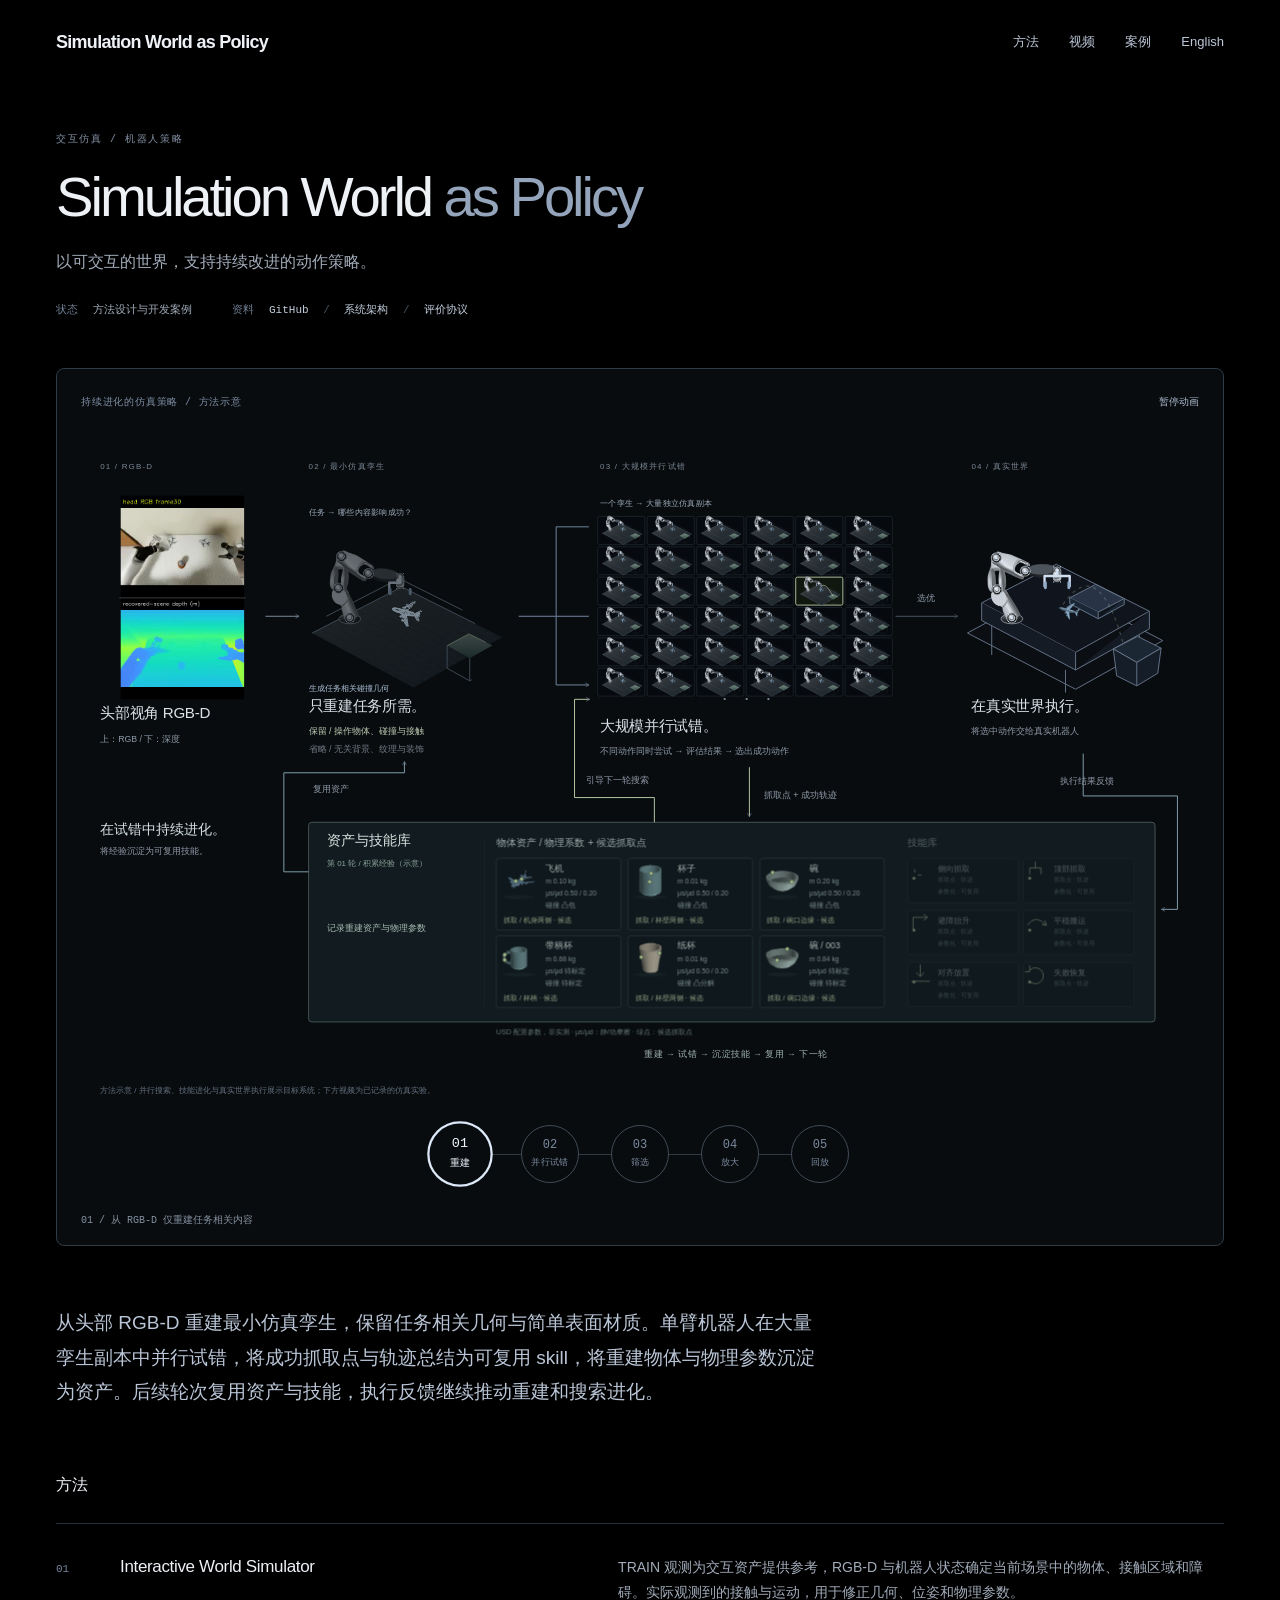
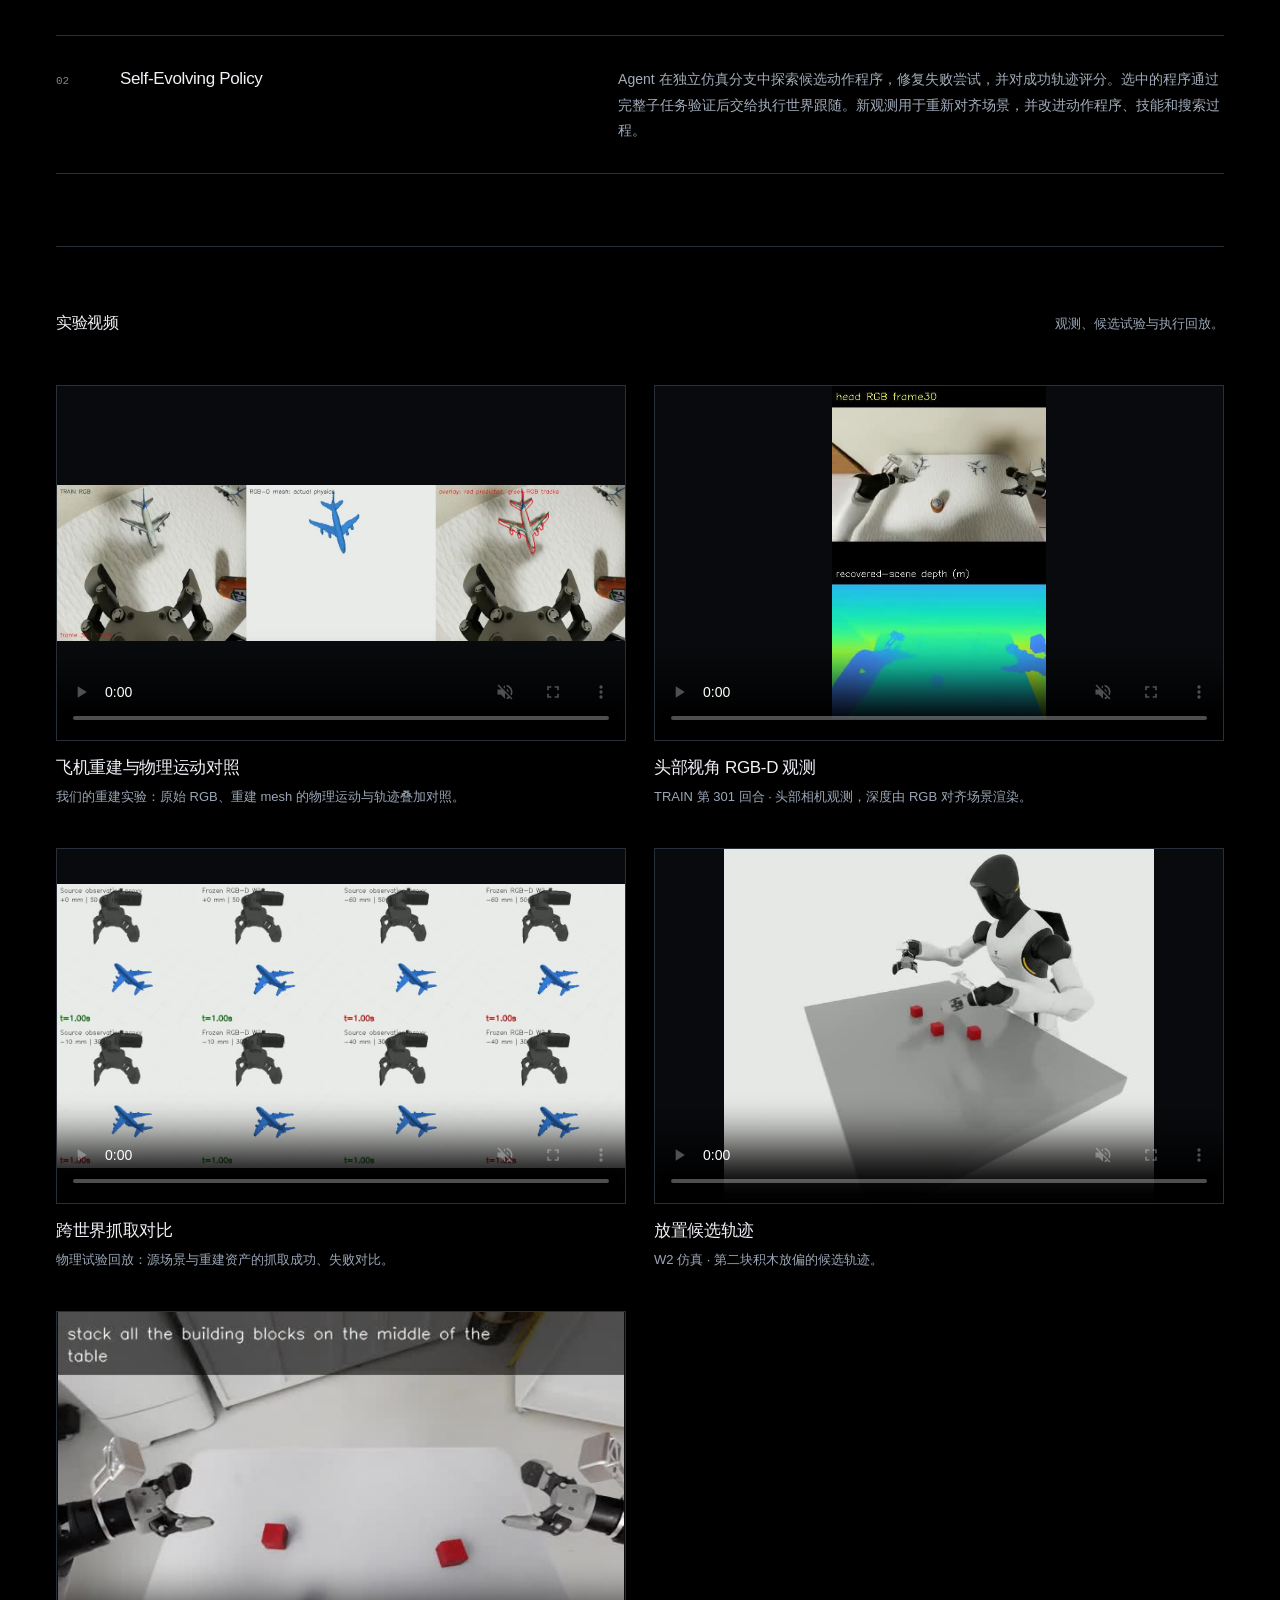
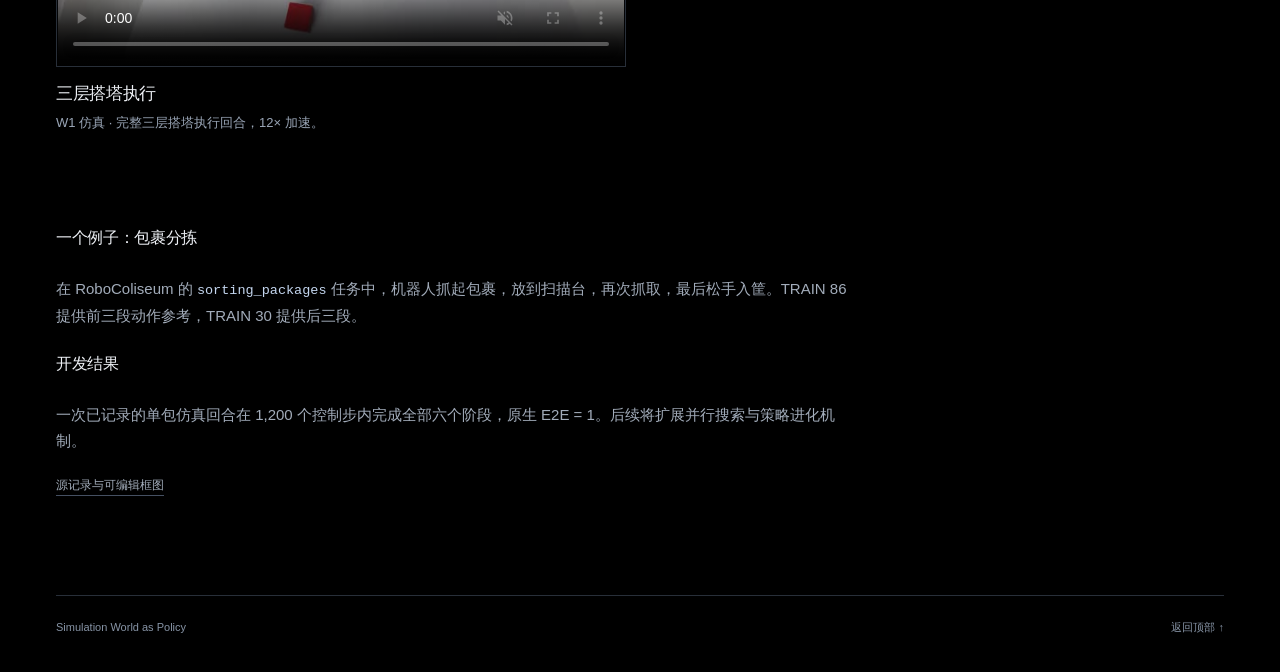
==== commit c9b61b39: "Animate asset library turntable previews and grasp points" ====
--- a/web/zh/index.html
+++ b/web/zh/index.html
@@ -4,7 +4,7 @@
 <meta charset="utf-8"><meta name="viewport" content="width=device-width,initial-scale=1">
 <meta name="theme-color" content="#000000">
 <meta name="description" content="以交互式仿真世界与自进化动作策略实现闭环机器人操作。">
-<title>Simulation World as Policy</title><link rel="stylesheet" href="../style.css?v=34">
+<title>Simulation World as Policy</title><link rel="stylesheet" href="../style.css?v=36">
 </head>
 <body>
 <header class="site-header"><a class="wordmark" href="#top">Simulation World as Policy</a><nav aria-label="主导航"><a href="#method">方法</a><a href="#videos">视频</a><a href="#case">案例</a><a href="../index.html" lang="en">English</a></nav></header>
@@ -117,4 +117,4 @@
 
 <section class="prose" id="evaluation"><h2>开发结果</h2><p>一次已记录的单包仿真回合在 1,200 个控制步内完成全部六个阶段，原生 E2E = 1。后续将扩展并行搜索与策略进化机制。</p><p class="source-note"><a href="../../assets/figures-v2/README.md">源记录与可编辑框图</a></p></section>
 <footer class="prose"><span>Simulation World as Policy</span><a href="#top">返回顶部 ↑</a></footer>
-</main><script src="../app.js?v=34" defer></script></body></html>
+</main><script src="../app.js?v=36" defer></script></body></html>
